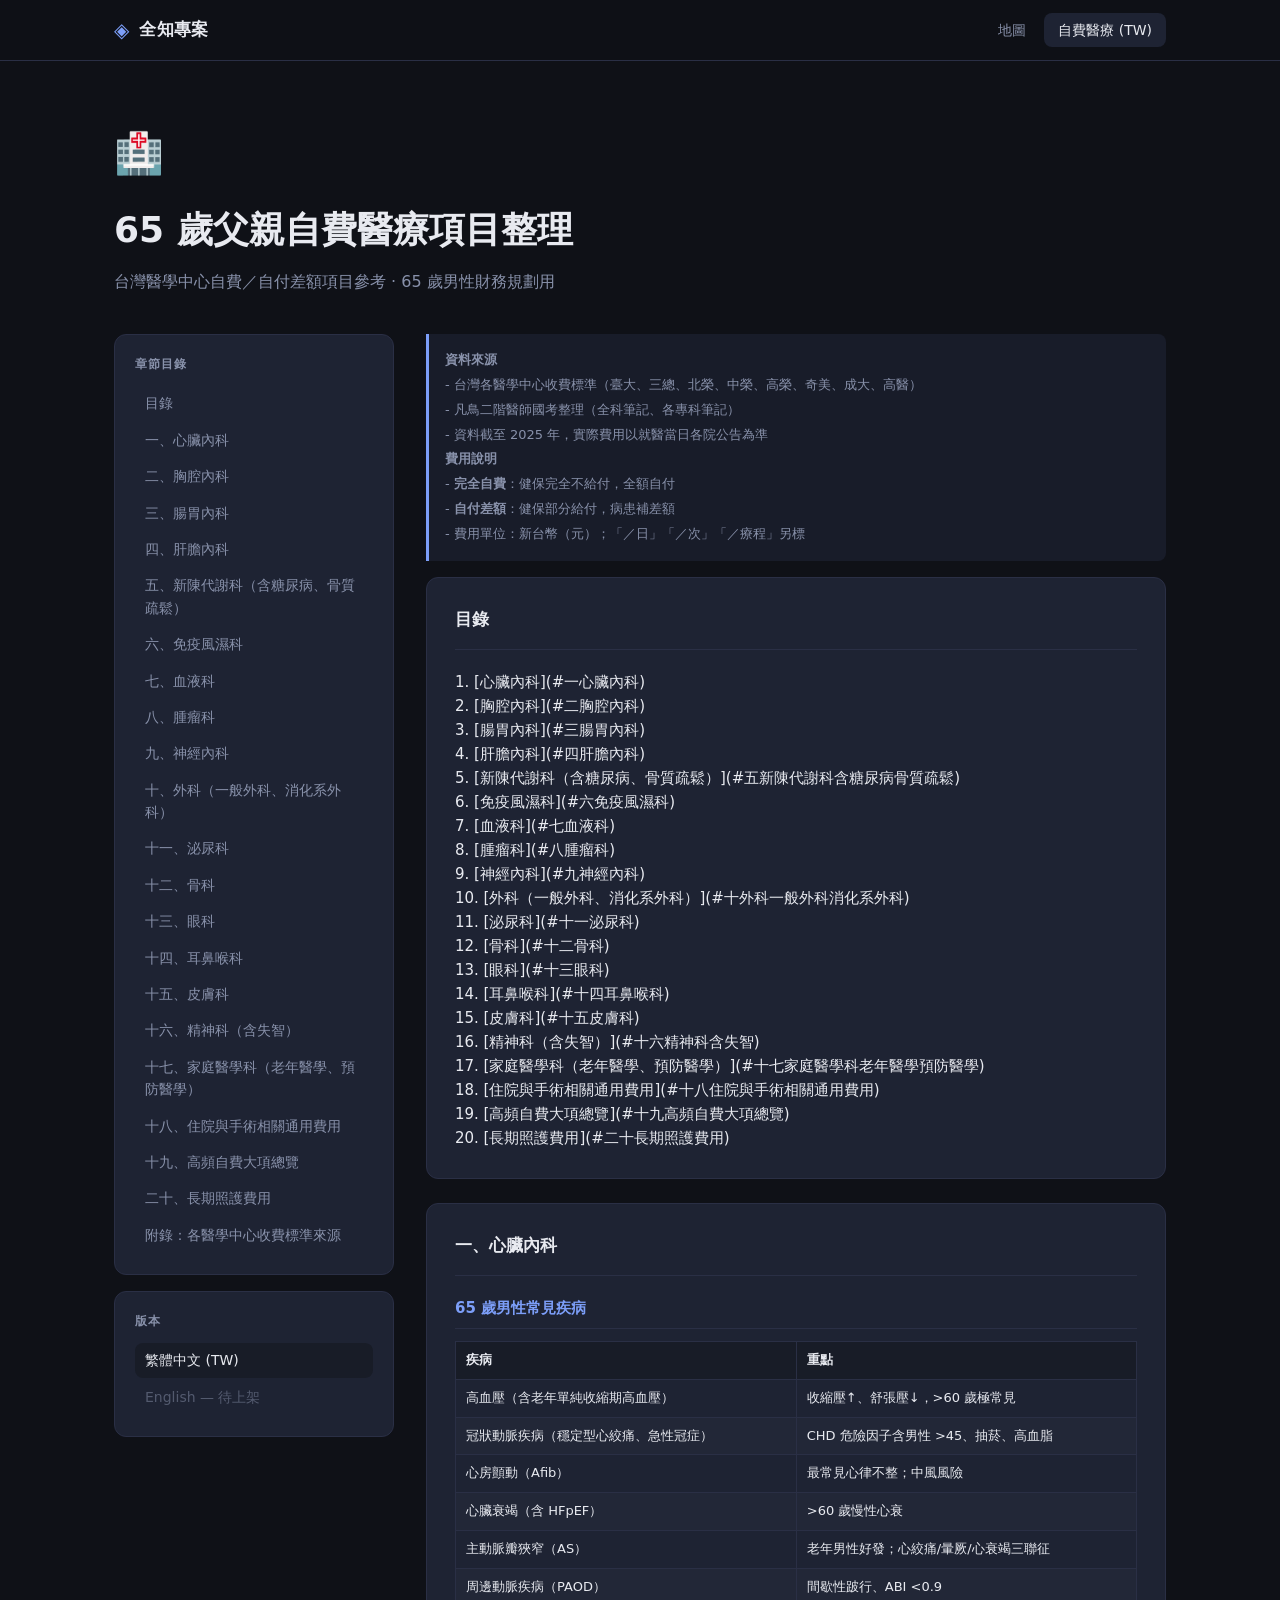
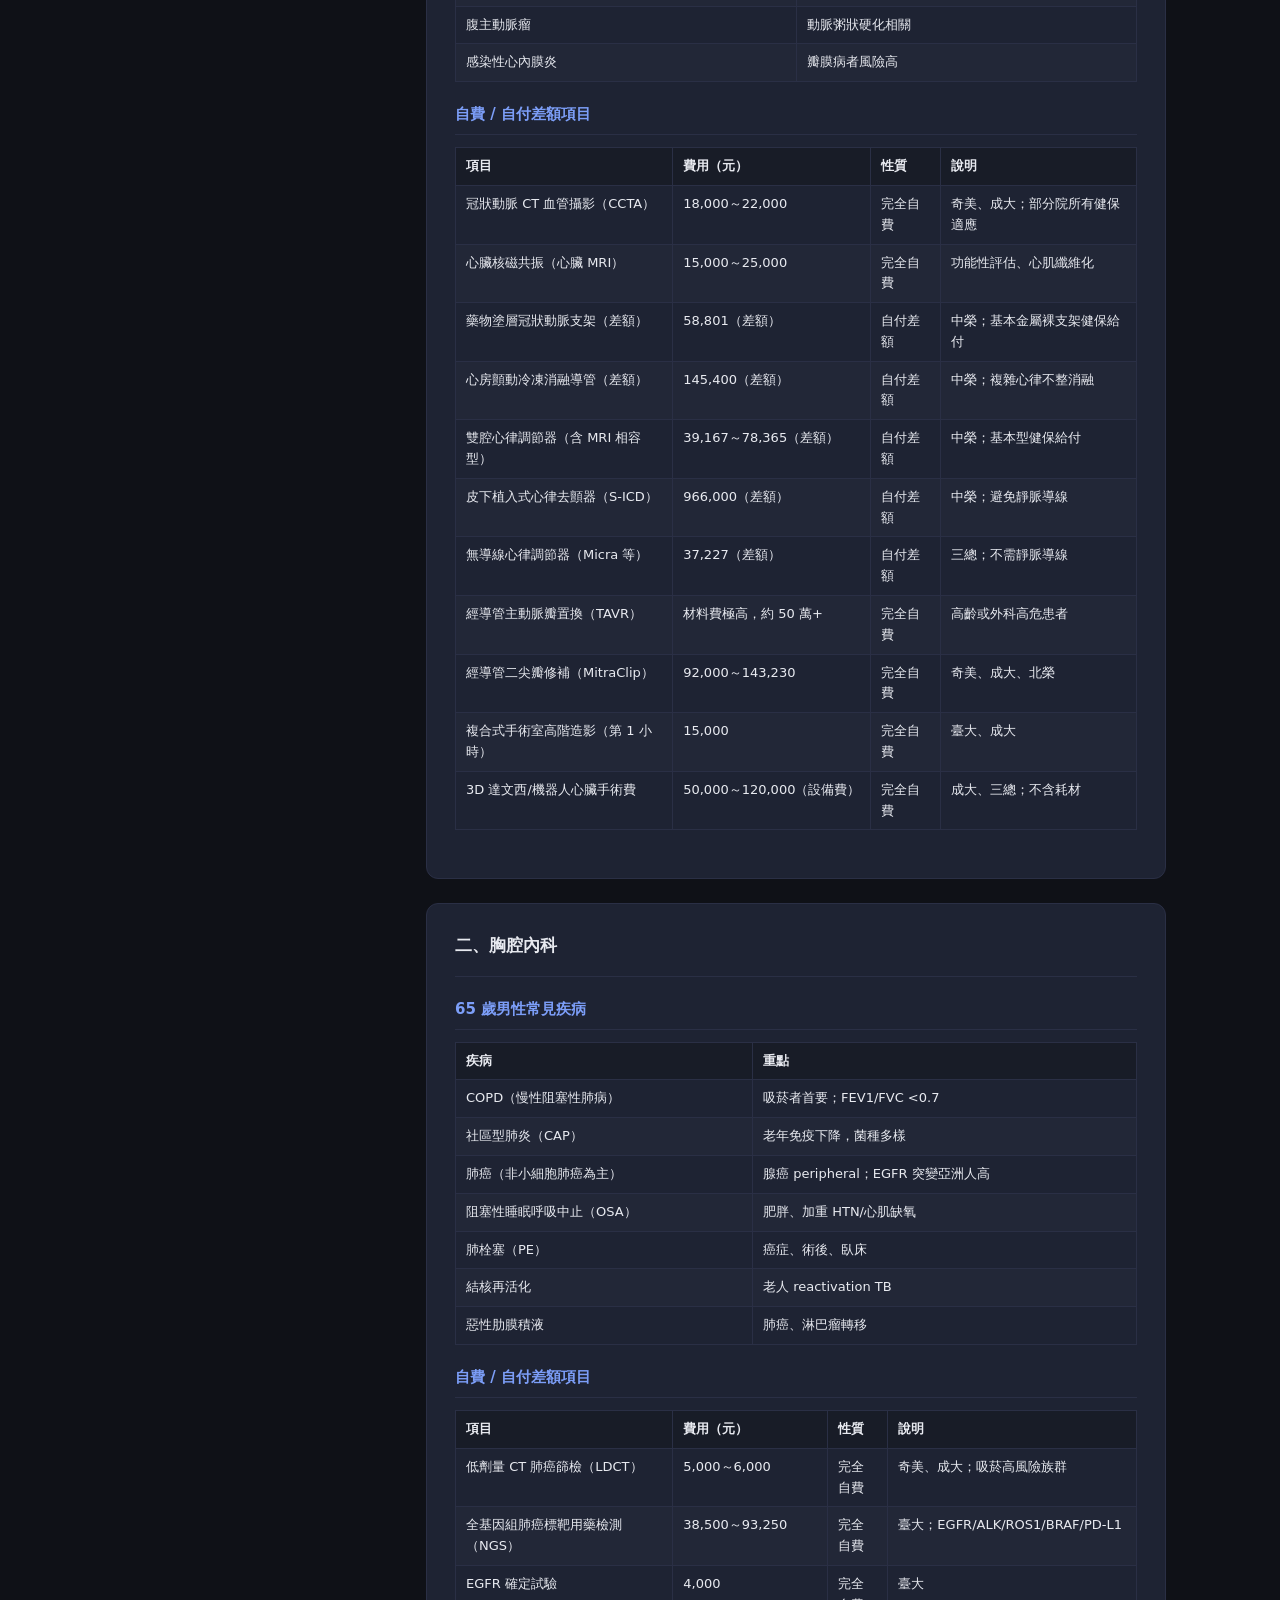
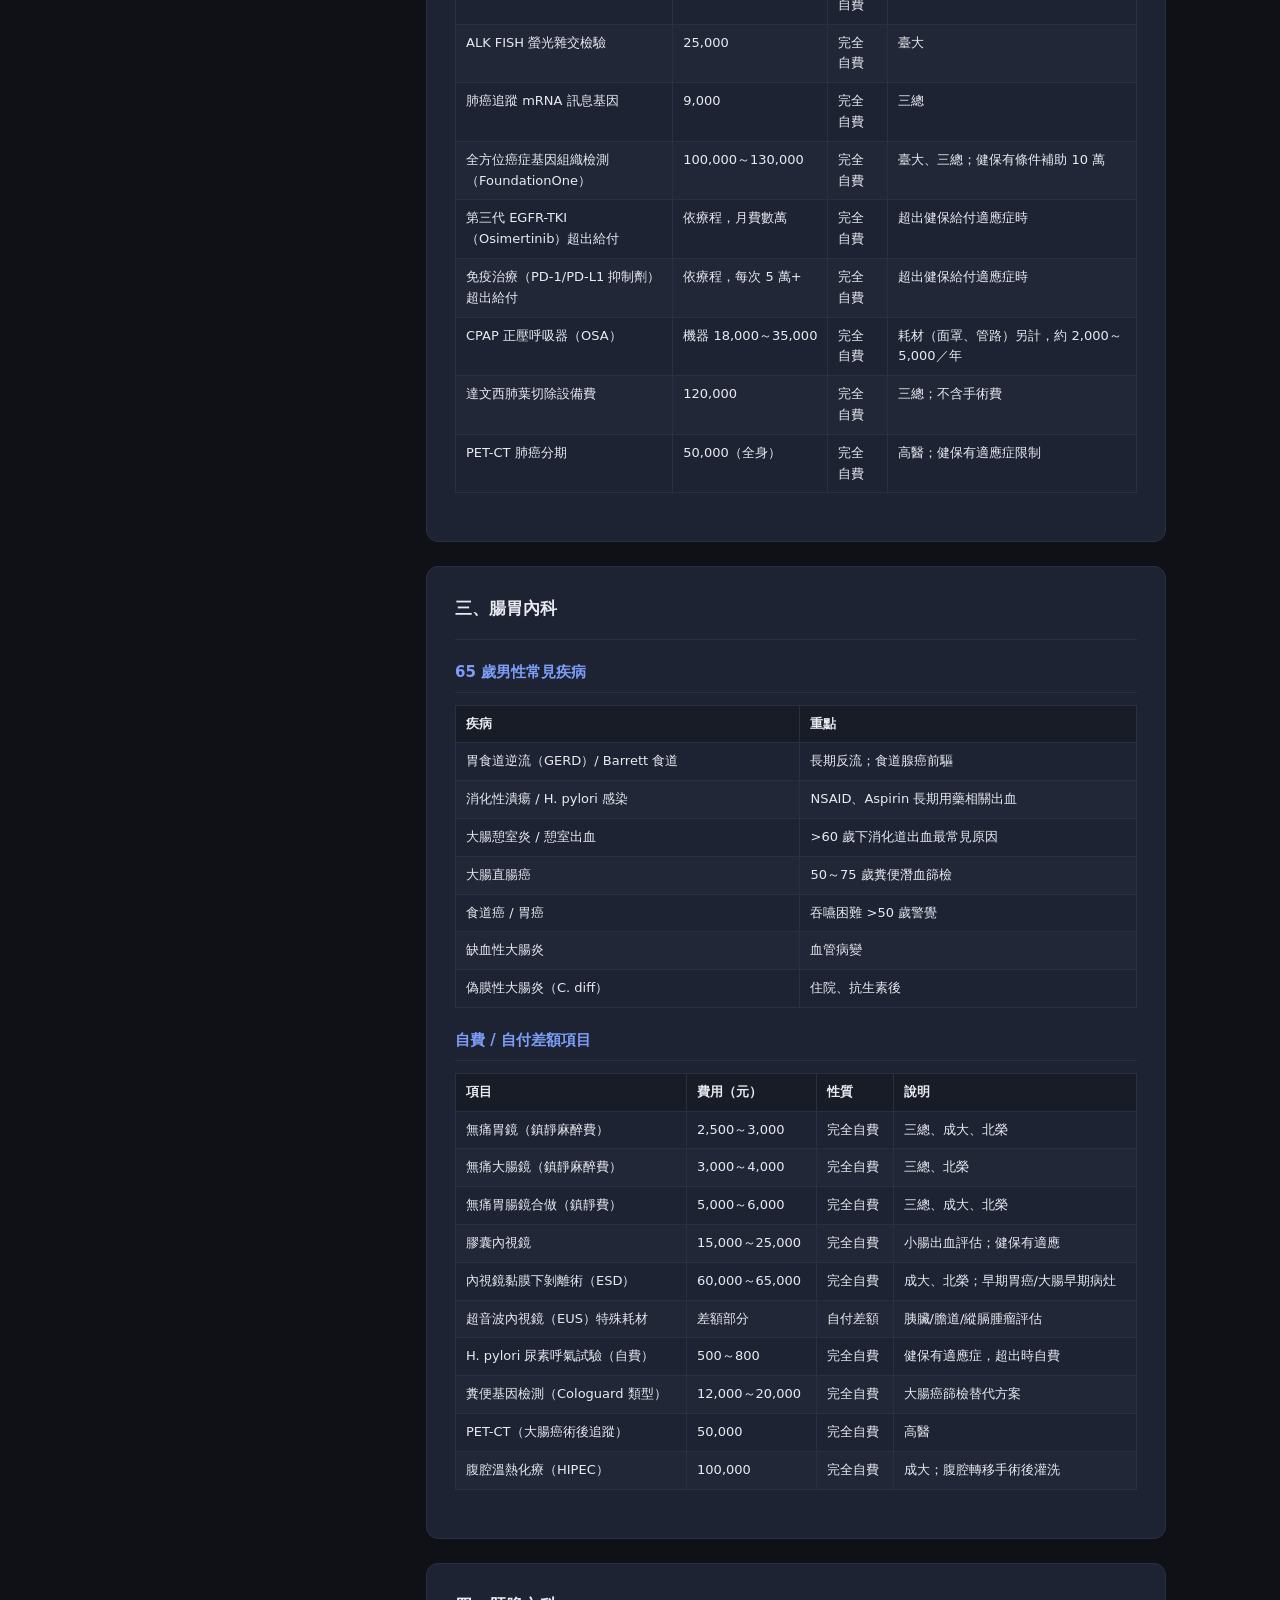
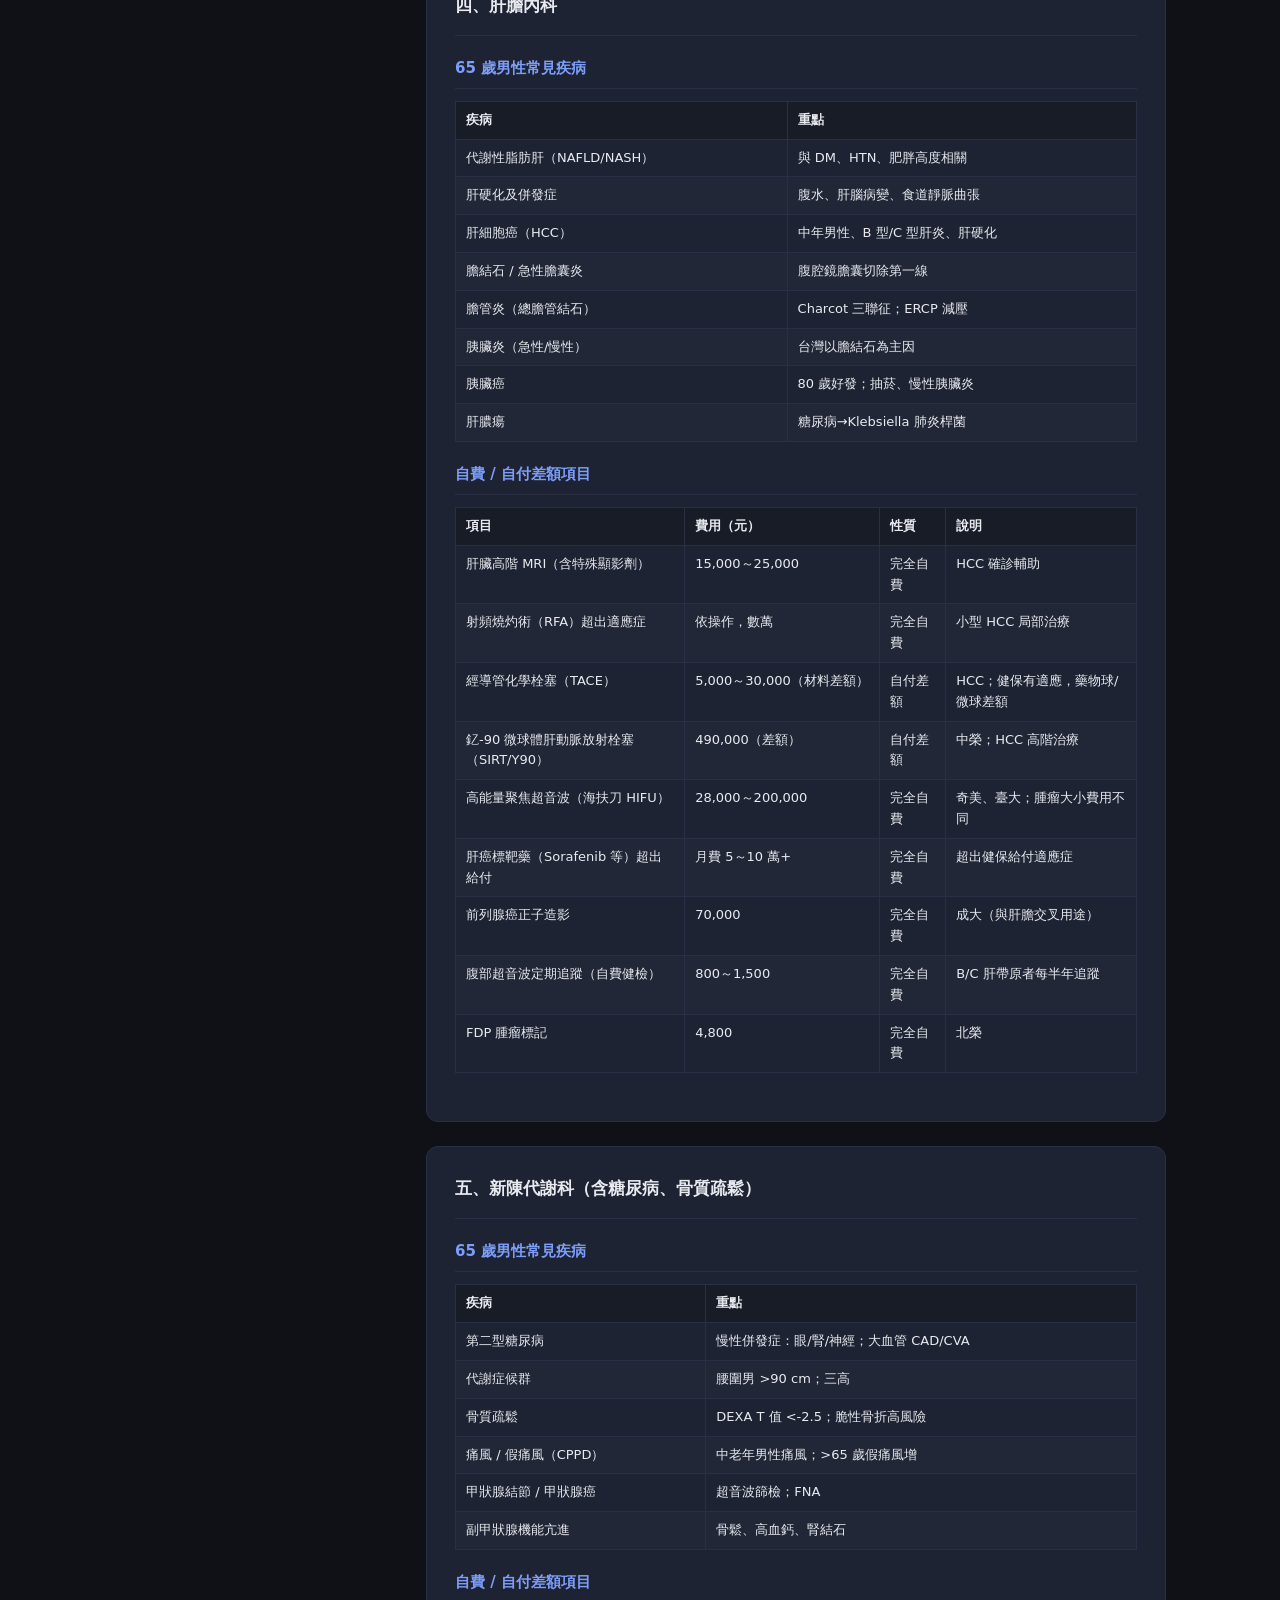
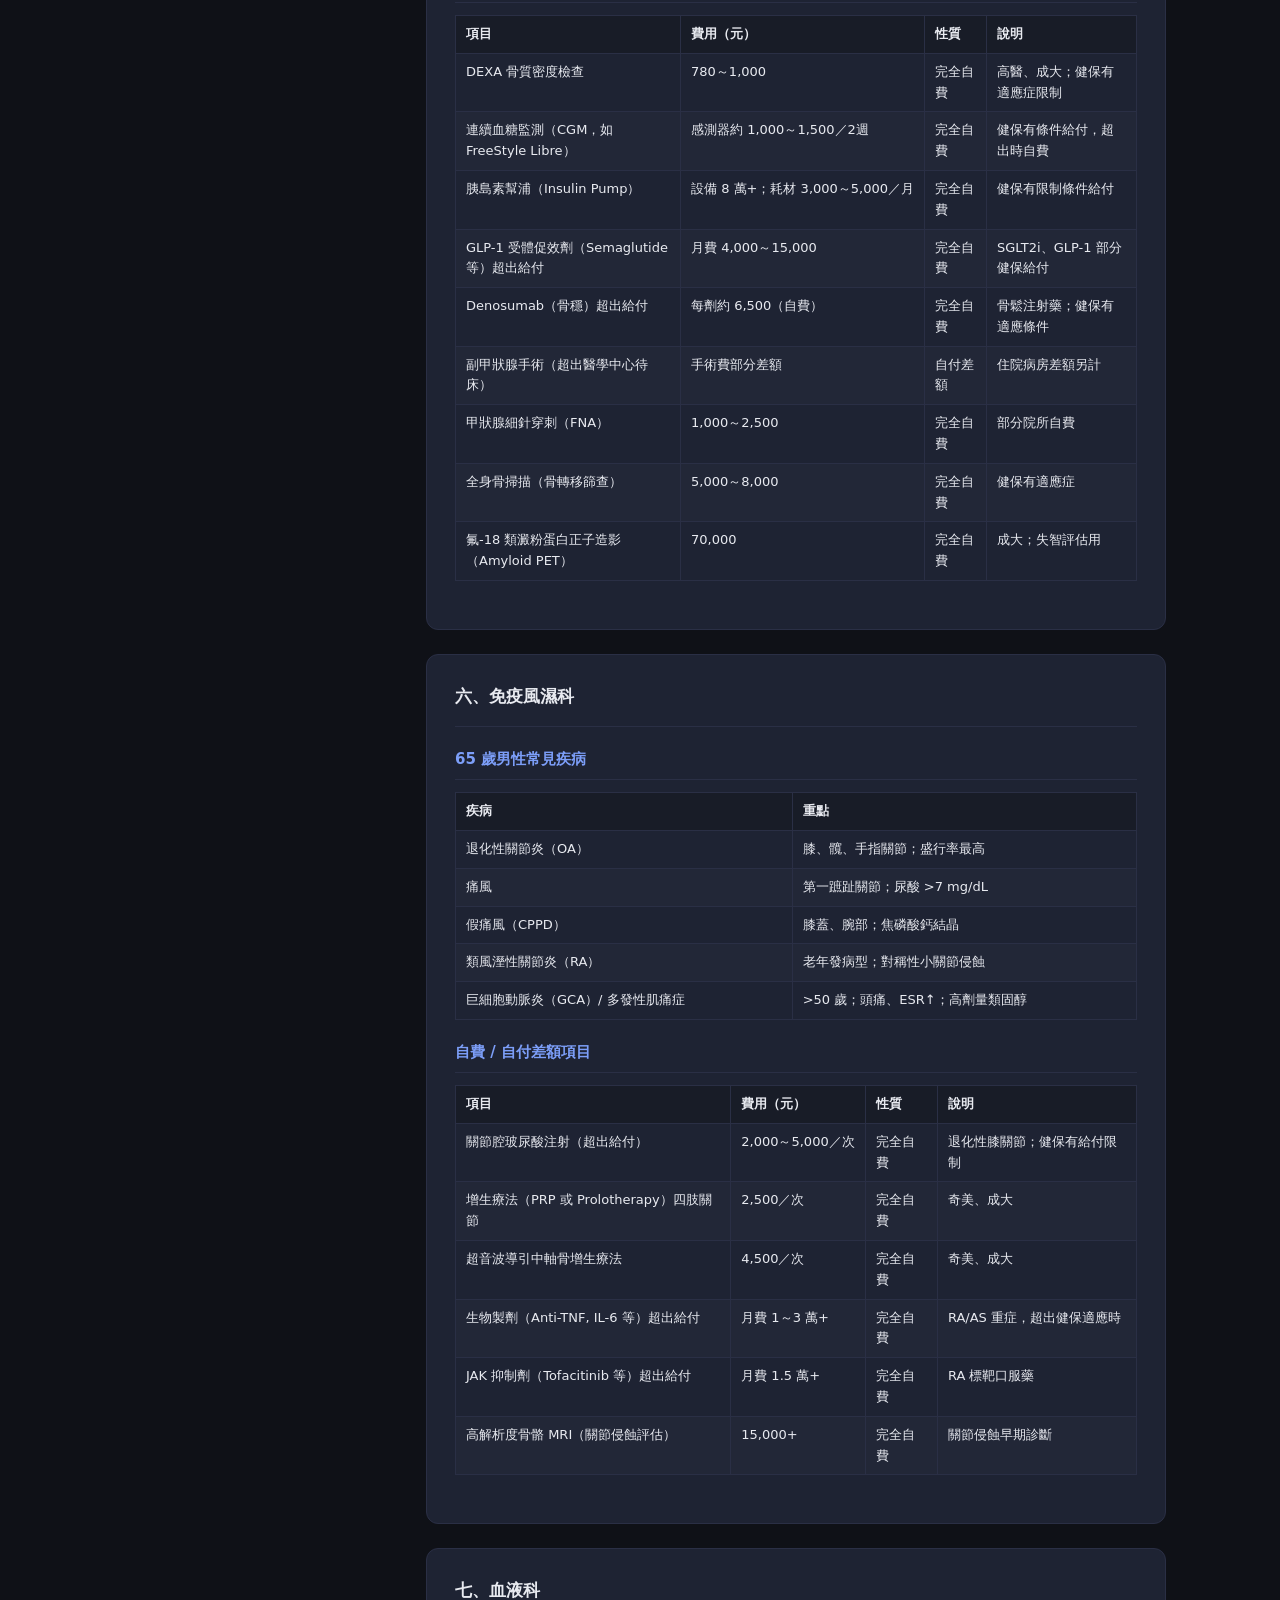
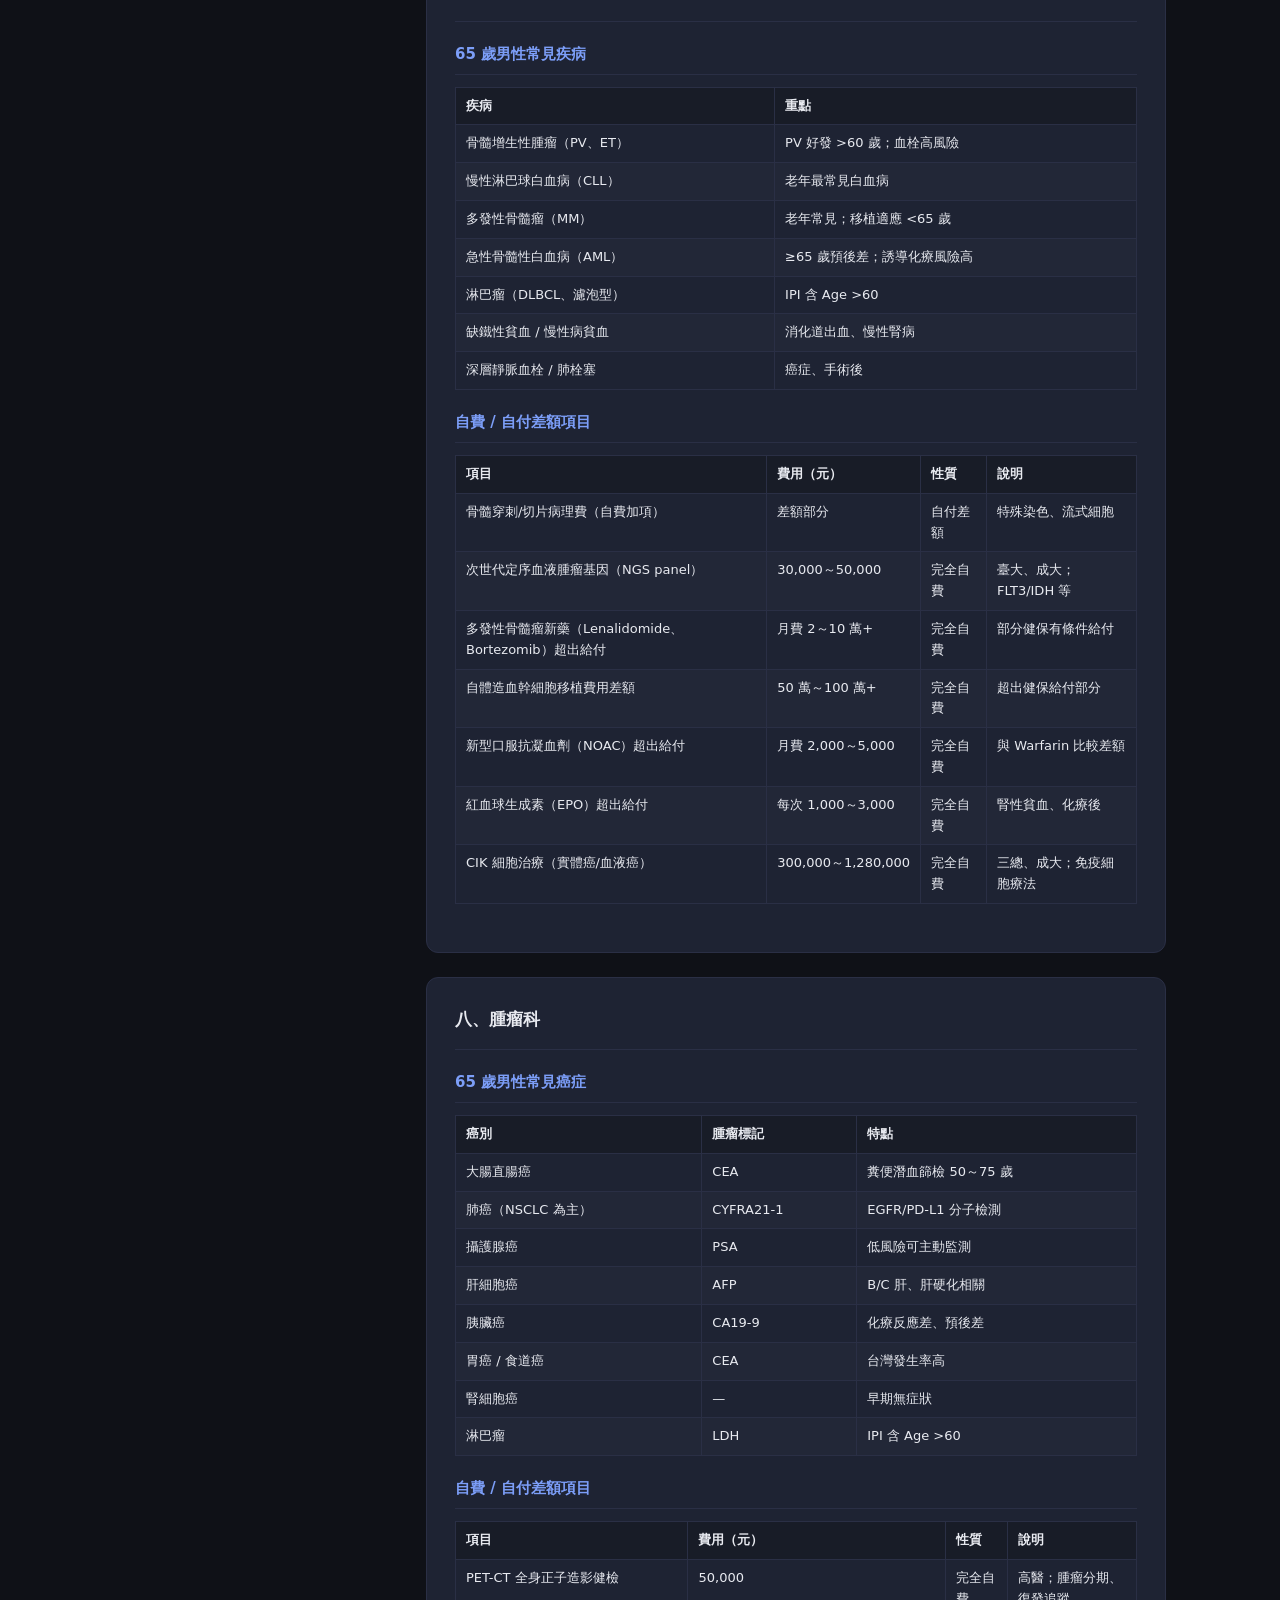
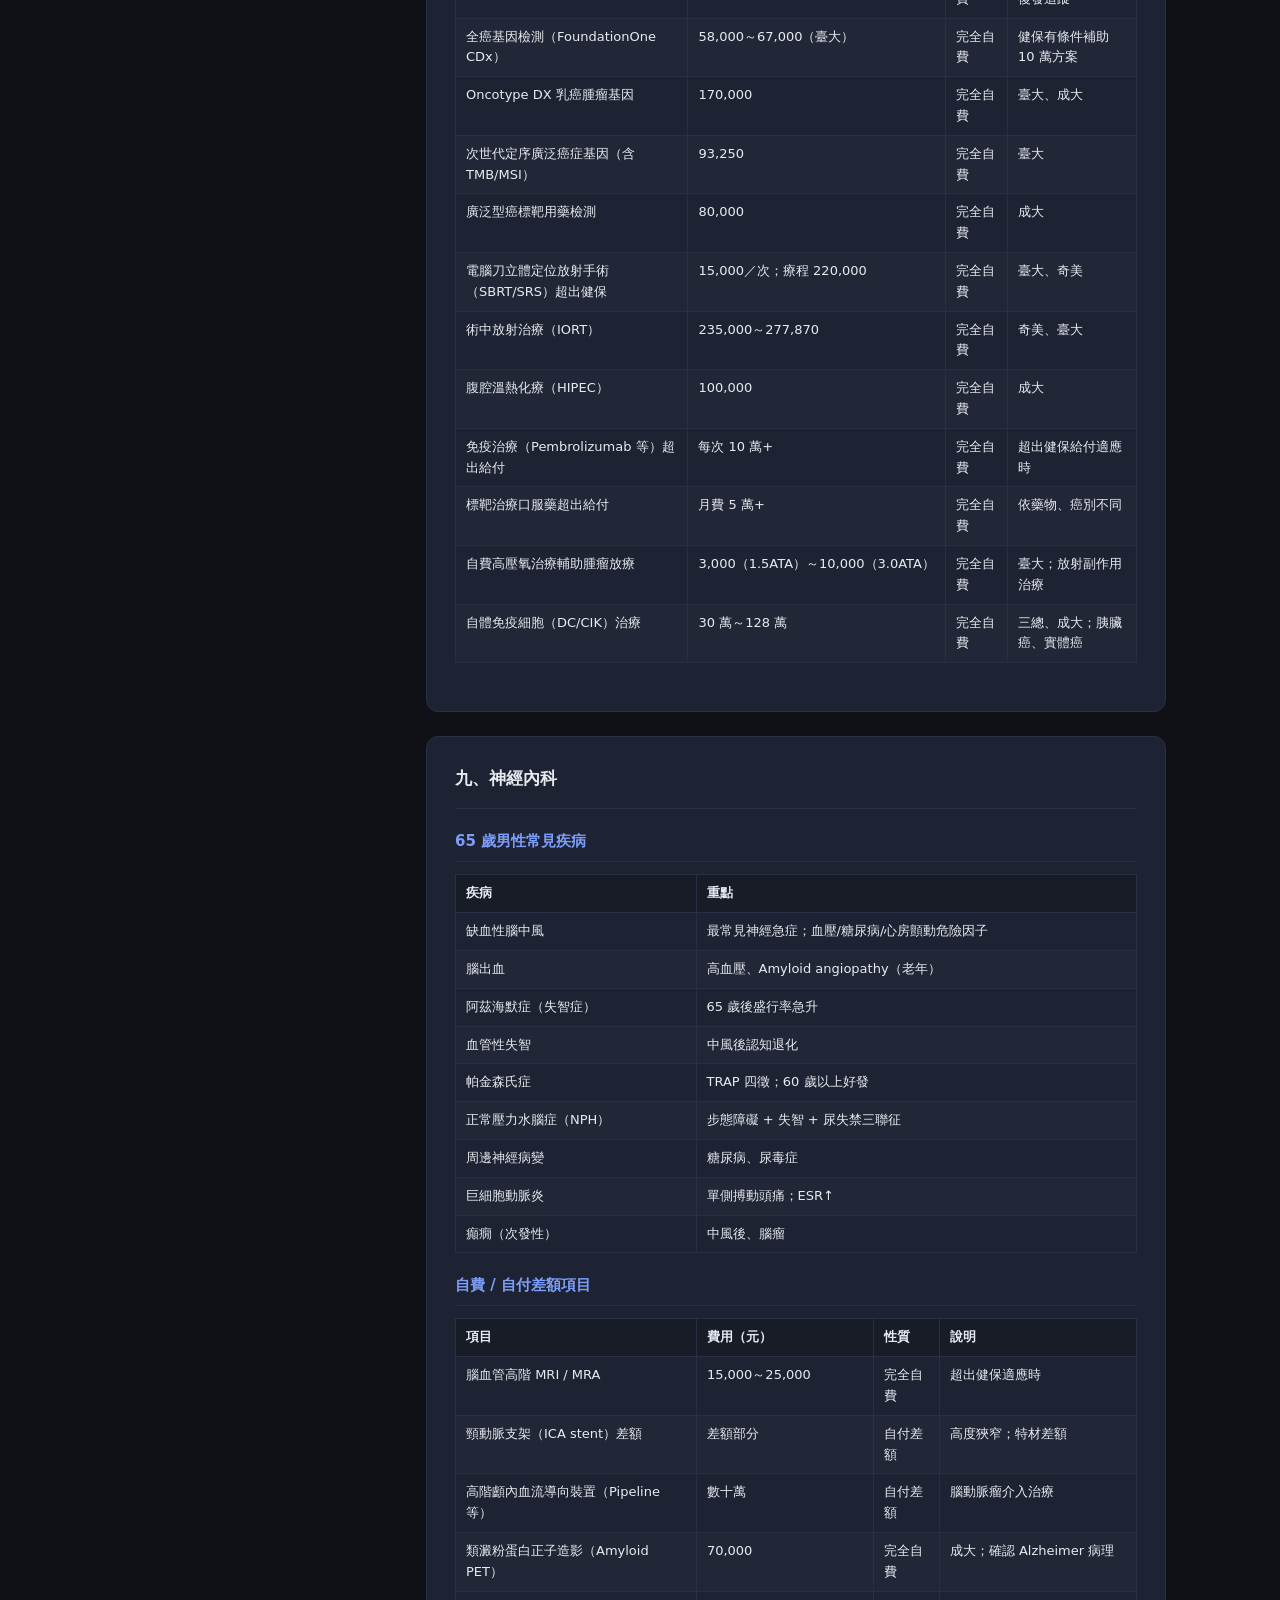
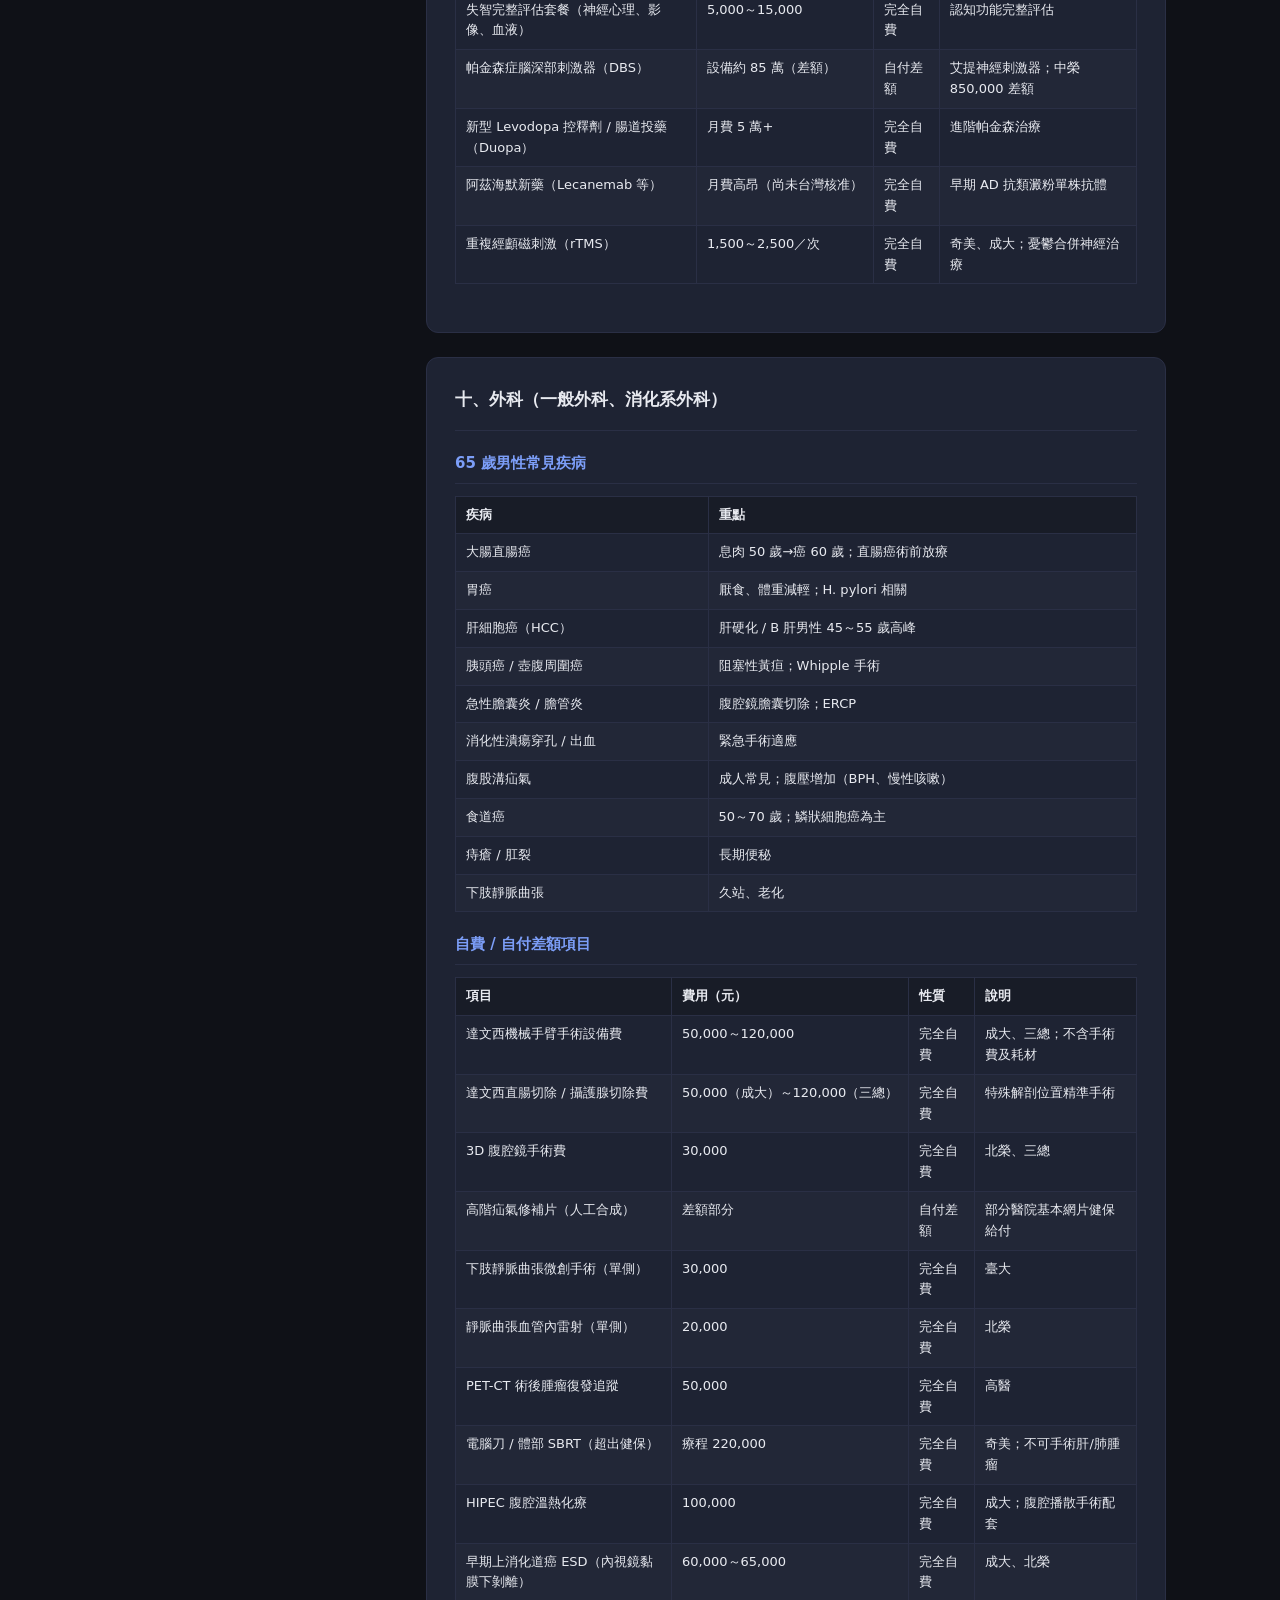
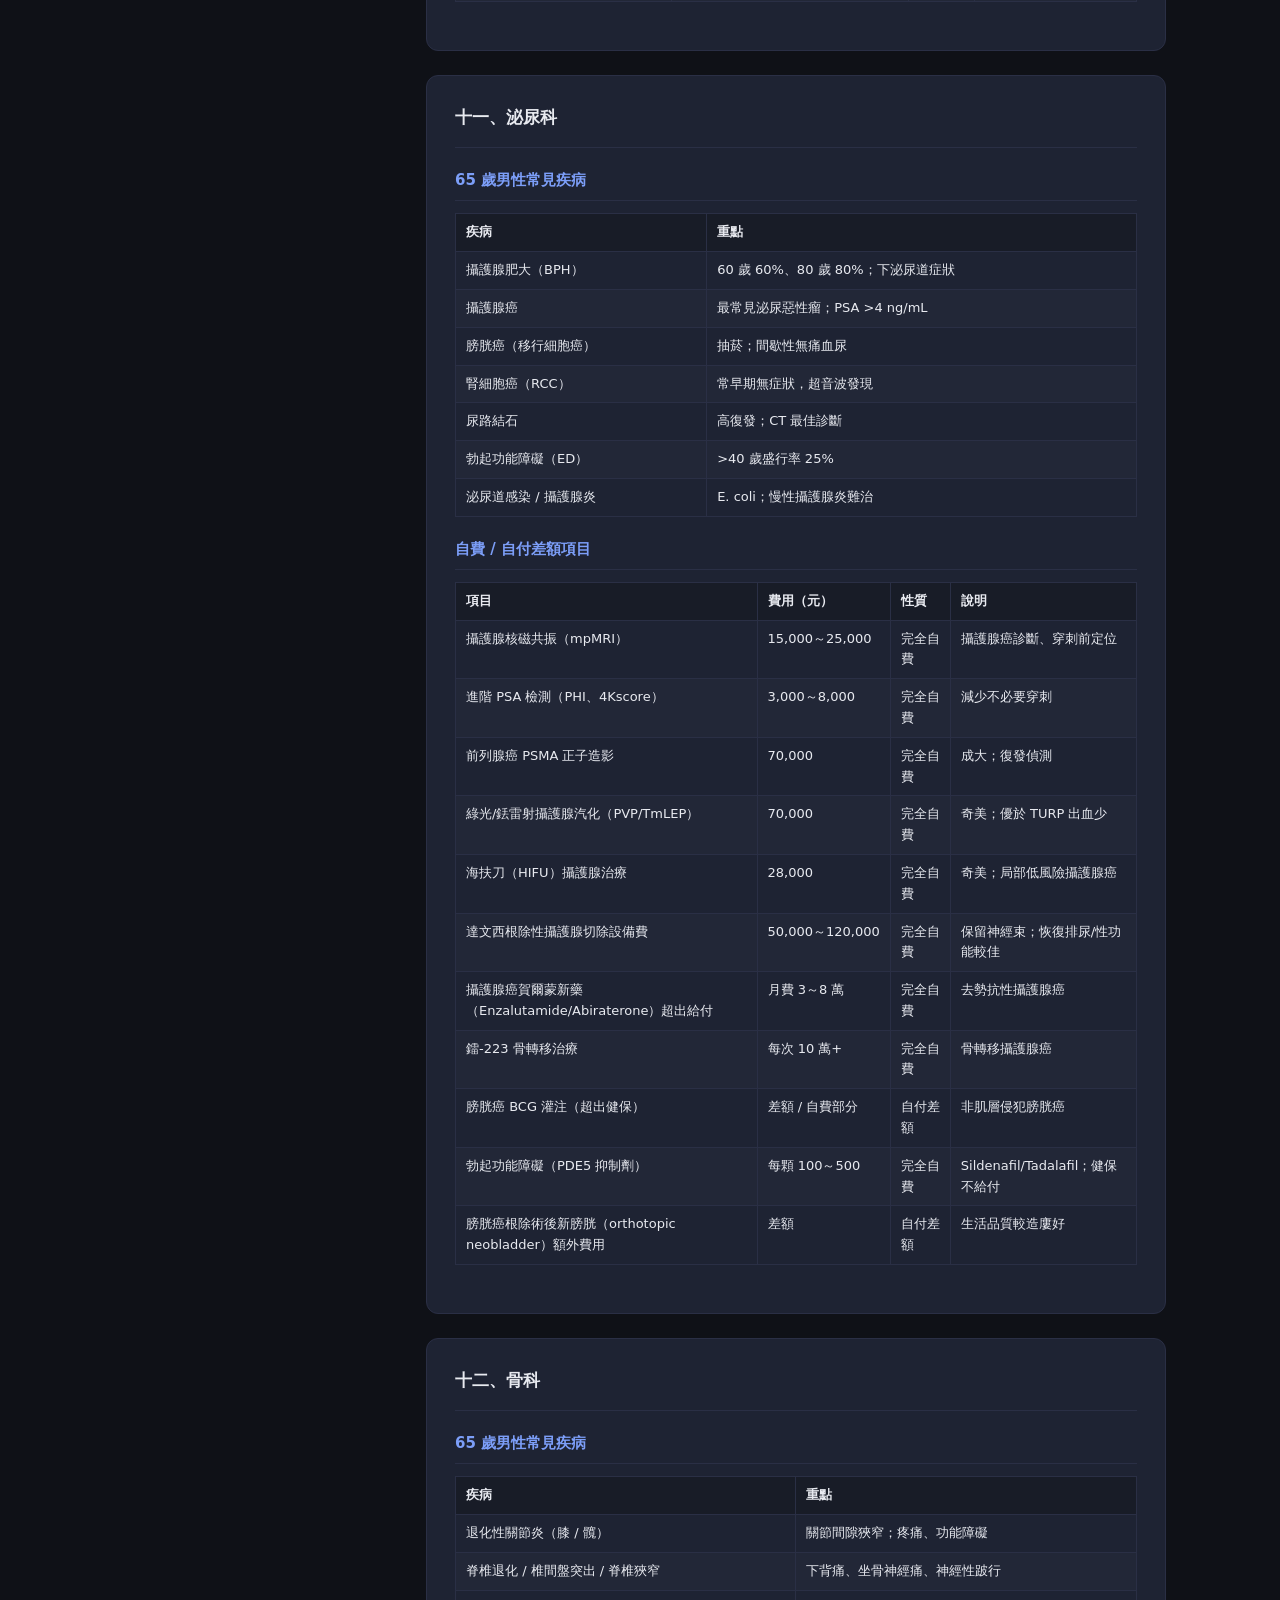
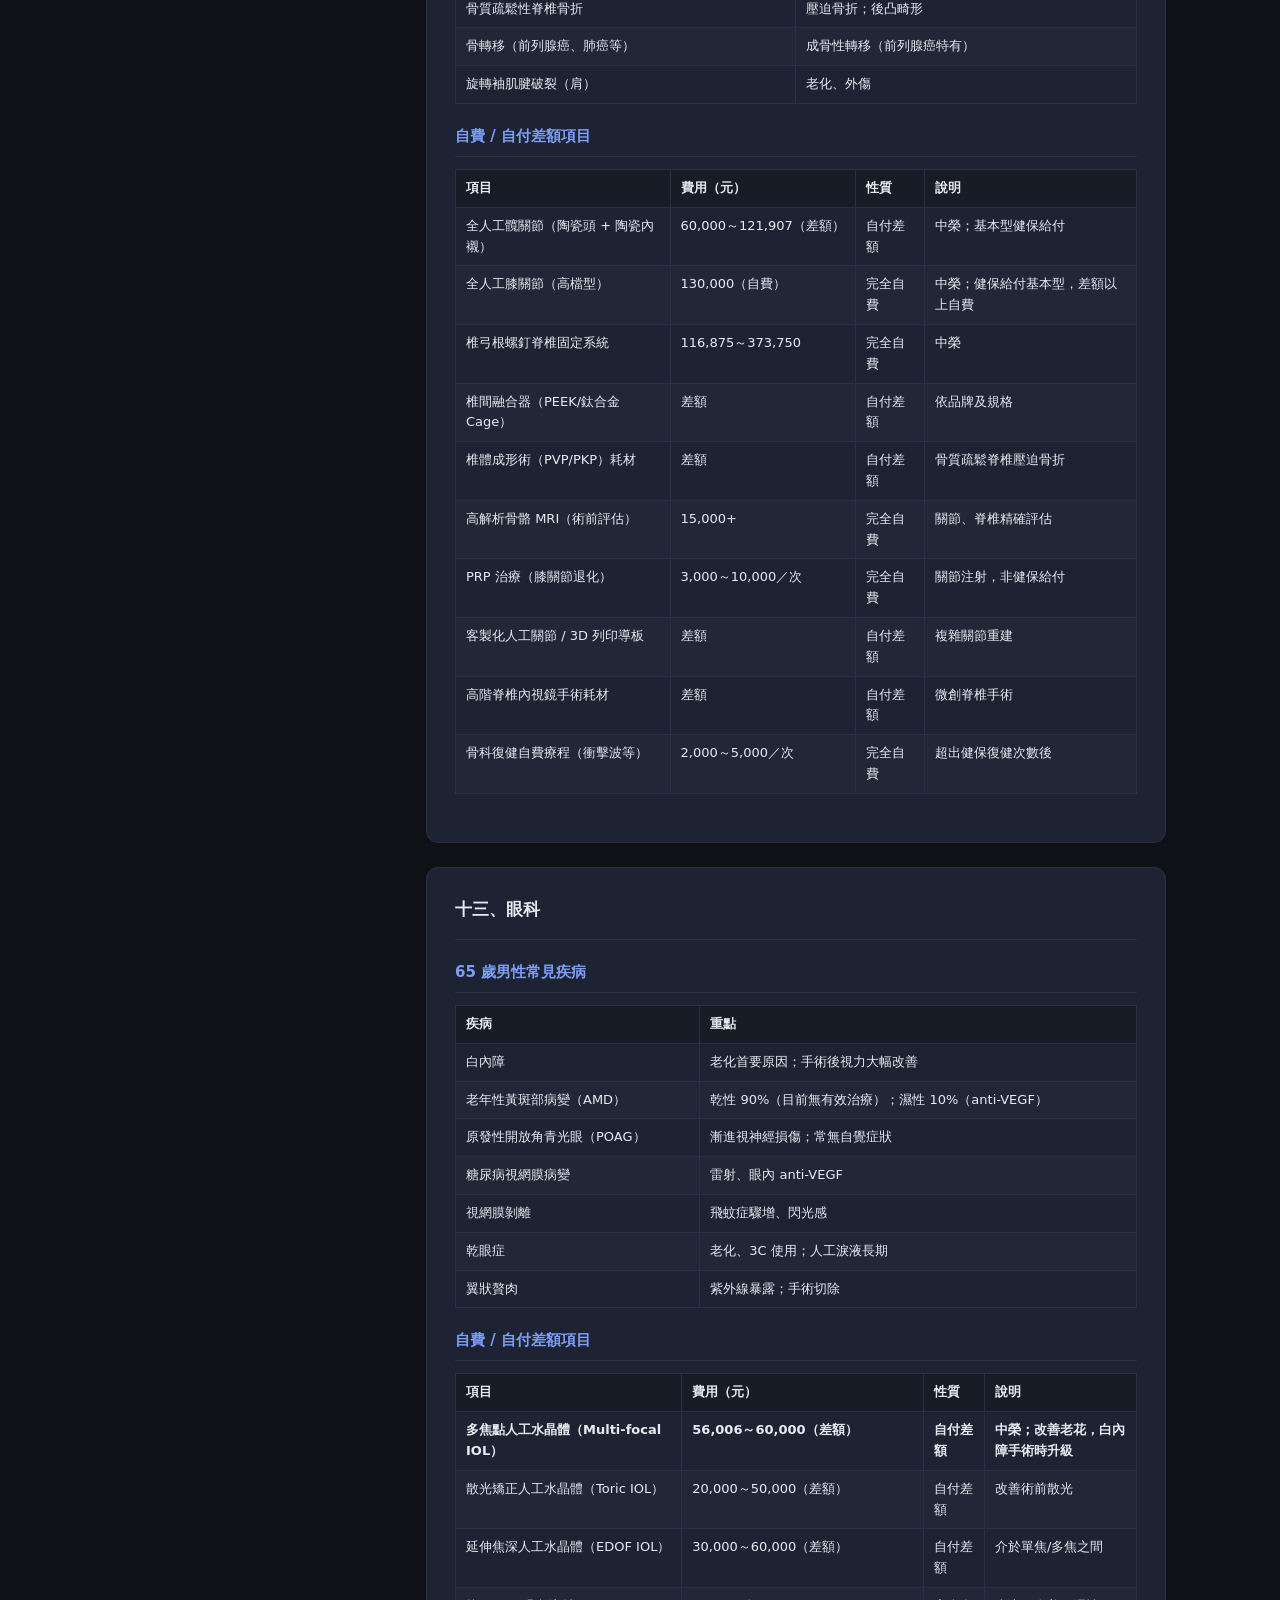
==== domains/Self-Paid Medical Tx_TW/index.html @ 1d5f14c4 "add: Self-Paid Medical Tx_TW 自費醫療參考頁面 Co-authored-by: Cursor <cursoragent@cursor.com>" ====
<!DOCTYPE html>
<html lang="zh-Hant">
<head>
  <meta charset="UTF-8" />
  <meta name="viewport" content="width=device-width, initial-scale=1.0" />
  <title>65 歲父親自費醫療項目整理 · 全知專案</title>
  <link rel="stylesheet" href="../../css/style.css" />
  <style>
    .sub-title {
      font-size: 15px; font-weight: 600; color: var(--accent);
      margin: 20px 0 12px; padding-bottom: 8px;
      border-bottom: 1px solid var(--border);
    }
    .note {
      background: rgba(124, 158, 248, 0.08);
      border-left: 3px solid var(--accent);
      padding: 12px 16px; margin-bottom: 16px;
      border-radius: 0 var(--radius-sm) var(--radius-sm) 0;
      font-size: 13px; color: var(--text-muted);
    }
    .note p { margin: 4px 0; }
    .table-wrap { overflow-x: auto; margin: 12px 0 20px; }
    .med-table {
      width: 100%; border-collapse: collapse; font-size: 13px;
    }
    .med-table th, .med-table td {
      border: 1px solid var(--border); padding: 8px 10px;
      text-align: left; vertical-align: top;
    }
    .med-table th {
      background: var(--bg-surface); font-weight: 600;
      white-space: nowrap; color: var(--text);
    }
    .med-table tr:nth-child(even) td { background: rgba(255,255,255,0.02); }
    .med-table td:nth-child(2) { white-space: nowrap; font-variant-numeric: tabular-nums; }
    .page-footer-note {
      font-size: 12px; color: var(--text-dim); margin-top: 24px;
      padding-top: 16px; border-top: 1px solid var(--border);
    }
  </style>
</head>
<body>

  <header class="site-header">
    <div class="header-inner">
      <div class="logo">
        <a href="../../index.html" style="display:flex;align-items:center;gap:10px;color:inherit;text-decoration:none;">
          <span class="logo-icon">◈</span>
          <span class="logo-text">全知專案</span>
        </a>
      </div>
      <nav class="site-nav">
        <a href="../../index.html" class="nav-link">地圖</a>
        <a href="index.html" class="nav-link active">自費醫療 (TW)</a>
      </nav>
    </div>
  </header>

  <main>
    <div class="domain-page-header">
      <span class="domain-page-icon">🏥</span>
      <h1 class="domain-page-title">65 歲父親自費醫療項目整理</h1>
      <p class="domain-page-desc">台灣醫學中心自費／自付差額項目參考 · 65 歲男性財務規劃用</p>
    </div>

    <div class="domain-content">
      <aside class="domain-sidebar">
        <div class="sidebar-section">
          <div class="sidebar-title">章節目錄</div>
          <a href="#目錄" class="sidebar-link">目錄</a>
<a href="#心臟內科" class="sidebar-link">一、心臟內科</a>
<a href="#胸腔內科" class="sidebar-link">二、胸腔內科</a>
<a href="#腸胃內科" class="sidebar-link">三、腸胃內科</a>
<a href="#肝膽內科" class="sidebar-link">四、肝膽內科</a>
<a href="#新陳代謝科含糖尿病骨質疏鬆" class="sidebar-link">五、新陳代謝科（含糖尿病、骨質疏鬆）</a>
<a href="#免疫風濕科" class="sidebar-link">六、免疫風濕科</a>
<a href="#血液科" class="sidebar-link">七、血液科</a>
<a href="#腫瘤科" class="sidebar-link">八、腫瘤科</a>
<a href="#神經內科" class="sidebar-link">九、神經內科</a>
<a href="#外科一般外科消化系外科" class="sidebar-link">十、外科（一般外科、消化系外科）</a>
<a href="#泌尿科" class="sidebar-link">十一、泌尿科</a>
<a href="#骨科" class="sidebar-link">十二、骨科</a>
<a href="#眼科" class="sidebar-link">十三、眼科</a>
<a href="#耳鼻喉科" class="sidebar-link">十四、耳鼻喉科</a>
<a href="#皮膚科" class="sidebar-link">十五、皮膚科</a>
<a href="#精神科含失智" class="sidebar-link">十六、精神科（含失智）</a>
<a href="#家庭醫學科老年醫學預防醫學" class="sidebar-link">十七、家庭醫學科（老年醫學、預防醫學）</a>
<a href="#住院與手術相關通用費用" class="sidebar-link">十八、住院與手術相關通用費用</a>
<a href="#高頻自費大項總覽" class="sidebar-link">十九、高頻自費大項總覽</a>
<a href="#長期照護費用" class="sidebar-link">二十、長期照護費用</a>
<a href="#附錄-各醫學中心收費標準來源" class="sidebar-link">附錄：各醫學中心收費標準來源</a>
        </div>
        <div class="sidebar-section">
          <div class="sidebar-title">版本</div>
          <a href="index.html" class="sidebar-link active">繁體中文 (TW)</a>
          <span class="sidebar-link" style="opacity:.5">English — 待上架</span>
        </div>
      </aside>

      <div class="domain-main-content">
        <blockquote class="note">
<p><strong>資料來源</strong></p>
<p>- 台灣各醫學中心收費標準（臺大、三總、北榮、中榮、高榮、奇美、成大、高醫）</p>
<p>- 凡鳥二階醫師國考整理（全科筆記、各專科筆記）</p>
<p>- 資料截至 2025 年，實際費用以就醫當日各院公告為準</p>
<p><strong>費用說明</strong></p>
<p>- <strong>完全自費</strong>：健保完全不給付，全額自付</p>
<p>- <strong>自付差額</strong>：健保部分給付，病患補差額</p>
<p>- 費用單位：新台幣（元）；「／日」「／次」「／療程」另標</p>
</blockquote>
</section>
<section class="map-section" id="目錄">
<h2 class="map-title">目錄</h2>
<p>1. [心臟內科](#一心臟內科)</p>
<p>2. [胸腔內科](#二胸腔內科)</p>
<p>3. [腸胃內科](#三腸胃內科)</p>
<p>4. [肝膽內科](#四肝膽內科)</p>
<p>5. [新陳代謝科（含糖尿病、骨質疏鬆）](#五新陳代謝科含糖尿病骨質疏鬆)</p>
<p>6. [免疫風濕科](#六免疫風濕科)</p>
<p>7. [血液科](#七血液科)</p>
<p>8. [腫瘤科](#八腫瘤科)</p>
<p>9. [神經內科](#九神經內科)</p>
<p>10. [外科（一般外科、消化系外科）](#十外科一般外科消化系外科)</p>
<p>11. [泌尿科](#十一泌尿科)</p>
<p>12. [骨科](#十二骨科)</p>
<p>13. [眼科](#十三眼科)</p>
<p>14. [耳鼻喉科](#十四耳鼻喉科)</p>
<p>15. [皮膚科](#十五皮膚科)</p>
<p>16. [精神科（含失智）](#十六精神科含失智)</p>
<p>17. [家庭醫學科（老年醫學、預防醫學）](#十七家庭醫學科老年醫學預防醫學)</p>
<p>18. [住院與手術相關通用費用](#十八住院與手術相關通用費用)</p>
<p>19. [高頻自費大項總覽](#十九高頻自費大項總覽)</p>
<p>20. [長期照護費用](#二十長期照護費用)</p>
</section>
<section class="map-section" id="心臟內科">
<h2 class="map-title">一、心臟內科</h2>
<h3 class="sub-title">65 歲男性常見疾病</h3>
<div class="table-wrap"><table class="med-table"><thead><tr><th>疾病</th><th>重點</th></tr></thead><tbody><tr><td>高血壓（含老年單純收縮期高血壓）</td><td>收縮壓↑、舒張壓↓，&gt;60 歲極常見</td></tr><tr><td>冠狀動脈疾病（穩定型心絞痛、急性冠症）</td><td>CHD 危險因子含男性 &gt;45、抽菸、高血脂</td></tr><tr><td>心房顫動（Afib）</td><td>最常見心律不整；中風風險</td></tr><tr><td>心臟衰竭（含 HFpEF）</td><td>&gt;60 歲慢性心衰</td></tr><tr><td>主動脈瓣狹窄（AS）</td><td>老年男性好發；心絞痛/暈厥/心衰竭三聯征</td></tr><tr><td>周邊動脈疾病（PAOD）</td><td>間歇性跛行、ABI &lt;0.9</td></tr><tr><td>腹主動脈瘤</td><td>動脈粥狀硬化相關</td></tr><tr><td>感染性心內膜炎</td><td>瓣膜病者風險高</td></tr></tbody></table></div>
<h3 class="sub-title">自費 / 自付差額項目</h3>
<div class="table-wrap"><table class="med-table"><thead><tr><th>項目</th><th>費用（元）</th><th>性質</th><th>說明</th></tr></thead><tbody><tr><td>冠狀動脈 CT 血管攝影（CCTA）</td><td>18,000～22,000</td><td>完全自費</td><td>奇美、成大；部分院所有健保適應</td></tr><tr><td>心臟核磁共振（心臟 MRI）</td><td>15,000～25,000</td><td>完全自費</td><td>功能性評估、心肌纖維化</td></tr><tr><td>藥物塗層冠狀動脈支架（差額）</td><td>58,801（差額）</td><td>自付差額</td><td>中榮；基本金屬裸支架健保給付</td></tr><tr><td>心房顫動冷凍消融導管（差額）</td><td>145,400（差額）</td><td>自付差額</td><td>中榮；複雜心律不整消融</td></tr><tr><td>雙腔心律調節器（含 MRI 相容型）</td><td>39,167～78,365（差額）</td><td>自付差額</td><td>中榮；基本型健保給付</td></tr><tr><td>皮下植入式心律去顫器（S-ICD）</td><td>966,000（差額）</td><td>自付差額</td><td>中榮；避免靜脈導線</td></tr><tr><td>無導線心律調節器（Micra 等）</td><td>37,227（差額）</td><td>自付差額</td><td>三總；不需靜脈導線</td></tr><tr><td>經導管主動脈瓣置換（TAVR）</td><td>材料費極高，約 50 萬+</td><td>完全自費</td><td>高齡或外科高危患者</td></tr><tr><td>經導管二尖瓣修補（MitraClip）</td><td>92,000～143,230</td><td>完全自費</td><td>奇美、成大、北榮</td></tr><tr><td>複合式手術室高階造影（第 1 小時）</td><td>15,000</td><td>完全自費</td><td>臺大、成大</td></tr><tr><td>3D 達文西/機器人心臟手術費</td><td>50,000～120,000（設備費）</td><td>完全自費</td><td>成大、三總；不含耗材</td></tr></tbody></table></div>
</section>
<section class="map-section" id="胸腔內科">
<h2 class="map-title">二、胸腔內科</h2>
<h3 class="sub-title">65 歲男性常見疾病</h3>
<div class="table-wrap"><table class="med-table"><thead><tr><th>疾病</th><th>重點</th></tr></thead><tbody><tr><td>COPD（慢性阻塞性肺病）</td><td>吸菸者首要；FEV1/FVC &lt;0.7</td></tr><tr><td>社區型肺炎（CAP）</td><td>老年免疫下降，菌種多樣</td></tr><tr><td>肺癌（非小細胞肺癌為主）</td><td>腺癌 peripheral；EGFR 突變亞洲人高</td></tr><tr><td>阻塞性睡眠呼吸中止（OSA）</td><td>肥胖、加重 HTN/心肌缺氧</td></tr><tr><td>肺栓塞（PE）</td><td>癌症、術後、臥床</td></tr><tr><td>結核再活化</td><td>老人 reactivation TB</td></tr><tr><td>惡性肋膜積液</td><td>肺癌、淋巴瘤轉移</td></tr></tbody></table></div>
<h3 class="sub-title">自費 / 自付差額項目</h3>
<div class="table-wrap"><table class="med-table"><thead><tr><th>項目</th><th>費用（元）</th><th>性質</th><th>說明</th></tr></thead><tbody><tr><td>低劑量 CT 肺癌篩檢（LDCT）</td><td>5,000～6,000</td><td>完全自費</td><td>奇美、成大；吸菸高風險族群</td></tr><tr><td>全基因組肺癌標靶用藥檢測（NGS）</td><td>38,500～93,250</td><td>完全自費</td><td>臺大；EGFR/ALK/ROS1/BRAF/PD-L1</td></tr><tr><td>EGFR 確定試驗</td><td>4,000</td><td>完全自費</td><td>臺大</td></tr><tr><td>ALK FISH 螢光雜交檢驗</td><td>25,000</td><td>完全自費</td><td>臺大</td></tr><tr><td>肺癌追蹤 mRNA 訊息基因</td><td>9,000</td><td>完全自費</td><td>三總</td></tr><tr><td>全方位癌症基因組織檢測（FoundationOne）</td><td>100,000～130,000</td><td>完全自費</td><td>臺大、三總；健保有條件補助 10 萬</td></tr><tr><td>第三代 EGFR-TKI（Osimertinib）超出給付</td><td>依療程，月費數萬</td><td>完全自費</td><td>超出健保給付適應症時</td></tr><tr><td>免疫治療（PD-1/PD-L1 抑制劑）超出給付</td><td>依療程，每次 5 萬+</td><td>完全自費</td><td>超出健保給付適應症時</td></tr><tr><td>CPAP 正壓呼吸器（OSA）</td><td>機器 18,000～35,000</td><td>完全自費</td><td>耗材（面罩、管路）另計，約 2,000～5,000／年</td></tr><tr><td>達文西肺葉切除設備費</td><td>120,000</td><td>完全自費</td><td>三總；不含手術費</td></tr><tr><td>PET-CT 肺癌分期</td><td>50,000（全身）</td><td>完全自費</td><td>高醫；健保有適應症限制</td></tr></tbody></table></div>
</section>
<section class="map-section" id="腸胃內科">
<h2 class="map-title">三、腸胃內科</h2>
<h3 class="sub-title">65 歲男性常見疾病</h3>
<div class="table-wrap"><table class="med-table"><thead><tr><th>疾病</th><th>重點</th></tr></thead><tbody><tr><td>胃食道逆流（GERD）/ Barrett 食道</td><td>長期反流；食道腺癌前驅</td></tr><tr><td>消化性潰瘍 / H. pylori 感染</td><td>NSAID、Aspirin 長期用藥相關出血</td></tr><tr><td>大腸憩室炎 / 憩室出血</td><td>&gt;60 歲下消化道出血最常見原因</td></tr><tr><td>大腸直腸癌</td><td>50～75 歲糞便潛血篩檢</td></tr><tr><td>食道癌 / 胃癌</td><td>吞嚥困難 &gt;50 歲警覺</td></tr><tr><td>缺血性大腸炎</td><td>血管病變</td></tr><tr><td>偽膜性大腸炎（C. diff）</td><td>住院、抗生素後</td></tr></tbody></table></div>
<h3 class="sub-title">自費 / 自付差額項目</h3>
<div class="table-wrap"><table class="med-table"><thead><tr><th>項目</th><th>費用（元）</th><th>性質</th><th>說明</th></tr></thead><tbody><tr><td>無痛胃鏡（鎮靜麻醉費）</td><td>2,500～3,000</td><td>完全自費</td><td>三總、成大、北榮</td></tr><tr><td>無痛大腸鏡（鎮靜麻醉費）</td><td>3,000～4,000</td><td>完全自費</td><td>三總、北榮</td></tr><tr><td>無痛胃腸鏡合做（鎮靜費）</td><td>5,000～6,000</td><td>完全自費</td><td>三總、成大、北榮</td></tr><tr><td>膠囊內視鏡</td><td>15,000～25,000</td><td>完全自費</td><td>小腸出血評估；健保有適應</td></tr><tr><td>內視鏡黏膜下剝離術（ESD）</td><td>60,000～65,000</td><td>完全自費</td><td>成大、北榮；早期胃癌/大腸早期病灶</td></tr><tr><td>超音波內視鏡（EUS）特殊耗材</td><td>差額部分</td><td>自付差額</td><td>胰臟/膽道/縱膈腫瘤評估</td></tr><tr><td>H. pylori 尿素呼氣試驗（自費）</td><td>500～800</td><td>完全自費</td><td>健保有適應症，超出時自費</td></tr><tr><td>糞便基因檢測（Cologuard 類型）</td><td>12,000～20,000</td><td>完全自費</td><td>大腸癌篩檢替代方案</td></tr><tr><td>PET-CT（大腸癌術後追蹤）</td><td>50,000</td><td>完全自費</td><td>高醫</td></tr><tr><td>腹腔溫熱化療（HIPEC）</td><td>100,000</td><td>完全自費</td><td>成大；腹腔轉移手術後灌洗</td></tr></tbody></table></div>
</section>
<section class="map-section" id="肝膽內科">
<h2 class="map-title">四、肝膽內科</h2>
<h3 class="sub-title">65 歲男性常見疾病</h3>
<div class="table-wrap"><table class="med-table"><thead><tr><th>疾病</th><th>重點</th></tr></thead><tbody><tr><td>代謝性脂肪肝（NAFLD/NASH）</td><td>與 DM、HTN、肥胖高度相關</td></tr><tr><td>肝硬化及併發症</td><td>腹水、肝腦病變、食道靜脈曲張</td></tr><tr><td>肝細胞癌（HCC）</td><td>中年男性、B 型/C 型肝炎、肝硬化</td></tr><tr><td>膽結石 / 急性膽囊炎</td><td>腹腔鏡膽囊切除第一線</td></tr><tr><td>膽管炎（總膽管結石）</td><td>Charcot 三聯征；ERCP 減壓</td></tr><tr><td>胰臟炎（急性/慢性）</td><td>台灣以膽結石為主因</td></tr><tr><td>胰臟癌</td><td>80 歲好發；抽菸、慢性胰臟炎</td></tr><tr><td>肝膿瘍</td><td>糖尿病→Klebsiella 肺炎桿菌</td></tr></tbody></table></div>
<h3 class="sub-title">自費 / 自付差額項目</h3>
<div class="table-wrap"><table class="med-table"><thead><tr><th>項目</th><th>費用（元）</th><th>性質</th><th>說明</th></tr></thead><tbody><tr><td>肝臟高階 MRI（含特殊顯影劑）</td><td>15,000～25,000</td><td>完全自費</td><td>HCC 確診輔助</td></tr><tr><td>射頻燒灼術（RFA）超出適應症</td><td>依操作，數萬</td><td>完全自費</td><td>小型 HCC 局部治療</td></tr><tr><td>經導管化學栓塞（TACE）</td><td>5,000～30,000（材料差額）</td><td>自付差額</td><td>HCC；健保有適應，藥物球/微球差額</td></tr><tr><td>釔-90 微球體肝動脈放射栓塞（SIRT/Y90）</td><td>490,000（差額）</td><td>自付差額</td><td>中榮；HCC 高階治療</td></tr><tr><td>高能量聚焦超音波（海扶刀 HIFU）</td><td>28,000～200,000</td><td>完全自費</td><td>奇美、臺大；腫瘤大小費用不同</td></tr><tr><td>肝癌標靶藥（Sorafenib 等）超出給付</td><td>月費 5～10 萬+</td><td>完全自費</td><td>超出健保給付適應症</td></tr><tr><td>前列腺癌正子造影</td><td>70,000</td><td>完全自費</td><td>成大（與肝膽交叉用途）</td></tr><tr><td>腹部超音波定期追蹤（自費健檢）</td><td>800～1,500</td><td>完全自費</td><td>B/C 肝帶原者每半年追蹤</td></tr><tr><td>FDP 腫瘤標記</td><td>4,800</td><td>完全自費</td><td>北榮</td></tr></tbody></table></div>
</section>
<section class="map-section" id="新陳代謝科含糖尿病骨質疏鬆">
<h2 class="map-title">五、新陳代謝科（含糖尿病、骨質疏鬆）</h2>
<h3 class="sub-title">65 歲男性常見疾病</h3>
<div class="table-wrap"><table class="med-table"><thead><tr><th>疾病</th><th>重點</th></tr></thead><tbody><tr><td>第二型糖尿病</td><td>慢性併發症：眼/腎/神經；大血管 CAD/CVA</td></tr><tr><td>代謝症候群</td><td>腰圍男 &gt;90 cm；三高</td></tr><tr><td>骨質疏鬆</td><td>DEXA T 值 &lt;-2.5；脆性骨折高風險</td></tr><tr><td>痛風 / 假痛風（CPPD）</td><td>中老年男性痛風；&gt;65 歲假痛風增</td></tr><tr><td>甲狀腺結節 / 甲狀腺癌</td><td>超音波篩檢；FNA</td></tr><tr><td>副甲狀腺機能亢進</td><td>骨鬆、高血鈣、腎結石</td></tr></tbody></table></div>
<h3 class="sub-title">自費 / 自付差額項目</h3>
<div class="table-wrap"><table class="med-table"><thead><tr><th>項目</th><th>費用（元）</th><th>性質</th><th>說明</th></tr></thead><tbody><tr><td>DEXA 骨質密度檢查</td><td>780～1,000</td><td>完全自費</td><td>高醫、成大；健保有適應症限制</td></tr><tr><td>連續血糖監測（CGM，如 FreeStyle Libre）</td><td>感測器約 1,000～1,500／2週</td><td>完全自費</td><td>健保有條件給付，超出時自費</td></tr><tr><td>胰島素幫浦（Insulin Pump）</td><td>設備 8 萬+；耗材 3,000～5,000／月</td><td>完全自費</td><td>健保有限制條件給付</td></tr><tr><td>GLP-1 受體促效劑（Semaglutide 等）超出給付</td><td>月費 4,000～15,000</td><td>完全自費</td><td>SGLT2i、GLP-1 部分健保給付</td></tr><tr><td>Denosumab（骨穩）超出給付</td><td>每劑約 6,500（自費）</td><td>完全自費</td><td>骨鬆注射藥；健保有適應條件</td></tr><tr><td>副甲狀腺手術（超出醫學中心待床）</td><td>手術費部分差額</td><td>自付差額</td><td>住院病房差額另計</td></tr><tr><td>甲狀腺細針穿刺（FNA）</td><td>1,000～2,500</td><td>完全自費</td><td>部分院所自費</td></tr><tr><td>全身骨掃描（骨轉移篩查）</td><td>5,000～8,000</td><td>完全自費</td><td>健保有適應症</td></tr><tr><td>氟-18 類澱粉蛋白正子造影（Amyloid PET）</td><td>70,000</td><td>完全自費</td><td>成大；失智評估用</td></tr></tbody></table></div>
</section>
<section class="map-section" id="免疫風濕科">
<h2 class="map-title">六、免疫風濕科</h2>
<h3 class="sub-title">65 歲男性常見疾病</h3>
<div class="table-wrap"><table class="med-table"><thead><tr><th>疾病</th><th>重點</th></tr></thead><tbody><tr><td>退化性關節炎（OA）</td><td>膝、髖、手指關節；盛行率最高</td></tr><tr><td>痛風</td><td>第一蹠趾關節；尿酸 &gt;7 mg/dL</td></tr><tr><td>假痛風（CPPD）</td><td>膝蓋、腕部；焦磷酸鈣結晶</td></tr><tr><td>類風溼性關節炎（RA）</td><td>老年發病型；對稱性小關節侵蝕</td></tr><tr><td>巨細胞動脈炎（GCA）/ 多發性肌痛症</td><td>&gt;50 歲；頭痛、ESR↑；高劑量類固醇</td></tr></tbody></table></div>
<h3 class="sub-title">自費 / 自付差額項目</h3>
<div class="table-wrap"><table class="med-table"><thead><tr><th>項目</th><th>費用（元）</th><th>性質</th><th>說明</th></tr></thead><tbody><tr><td>關節腔玻尿酸注射（超出給付）</td><td>2,000～5,000／次</td><td>完全自費</td><td>退化性膝關節；健保有給付限制</td></tr><tr><td>增生療法（PRP 或 Prolotherapy）四肢關節</td><td>2,500／次</td><td>完全自費</td><td>奇美、成大</td></tr><tr><td>超音波導引中軸骨增生療法</td><td>4,500／次</td><td>完全自費</td><td>奇美、成大</td></tr><tr><td>生物製劑（Anti-TNF, IL-6 等）超出給付</td><td>月費 1～3 萬+</td><td>完全自費</td><td>RA/AS 重症，超出健保適應時</td></tr><tr><td>JAK 抑制劑（Tofacitinib 等）超出給付</td><td>月費 1.5 萬+</td><td>完全自費</td><td>RA 標靶口服藥</td></tr><tr><td>高解析度骨骼 MRI（關節侵蝕評估）</td><td>15,000+</td><td>完全自費</td><td>關節侵蝕早期診斷</td></tr></tbody></table></div>
</section>
<section class="map-section" id="血液科">
<h2 class="map-title">七、血液科</h2>
<h3 class="sub-title">65 歲男性常見疾病</h3>
<div class="table-wrap"><table class="med-table"><thead><tr><th>疾病</th><th>重點</th></tr></thead><tbody><tr><td>骨髓增生性腫瘤（PV、ET）</td><td>PV 好發 &gt;60 歲；血栓高風險</td></tr><tr><td>慢性淋巴球白血病（CLL）</td><td>老年最常見白血病</td></tr><tr><td>多發性骨髓瘤（MM）</td><td>老年常見；移植適應 &lt;65 歲</td></tr><tr><td>急性骨髓性白血病（AML）</td><td>≥65 歲預後差；誘導化療風險高</td></tr><tr><td>淋巴瘤（DLBCL、濾泡型）</td><td>IPI 含 Age &gt;60</td></tr><tr><td>缺鐵性貧血 / 慢性病貧血</td><td>消化道出血、慢性腎病</td></tr><tr><td>深層靜脈血栓 / 肺栓塞</td><td>癌症、手術後</td></tr></tbody></table></div>
<h3 class="sub-title">自費 / 自付差額項目</h3>
<div class="table-wrap"><table class="med-table"><thead><tr><th>項目</th><th>費用（元）</th><th>性質</th><th>說明</th></tr></thead><tbody><tr><td>骨髓穿刺/切片病理費（自費加項）</td><td>差額部分</td><td>自付差額</td><td>特殊染色、流式細胞</td></tr><tr><td>次世代定序血液腫瘤基因（NGS panel）</td><td>30,000～50,000</td><td>完全自費</td><td>臺大、成大；FLT3/IDH 等</td></tr><tr><td>多發性骨髓瘤新藥（Lenalidomide、Bortezomib）超出給付</td><td>月費 2～10 萬+</td><td>完全自費</td><td>部分健保有條件給付</td></tr><tr><td>自體造血幹細胞移植費用差額</td><td>50 萬～100 萬+</td><td>完全自費</td><td>超出健保給付部分</td></tr><tr><td>新型口服抗凝血劑（NOAC）超出給付</td><td>月費 2,000～5,000</td><td>完全自費</td><td>與 Warfarin 比較差額</td></tr><tr><td>紅血球生成素（EPO）超出給付</td><td>每次 1,000～3,000</td><td>完全自費</td><td>腎性貧血、化療後</td></tr><tr><td>CIK 細胞治療（實體癌/血液癌）</td><td>300,000～1,280,000</td><td>完全自費</td><td>三總、成大；免疫細胞療法</td></tr></tbody></table></div>
</section>
<section class="map-section" id="腫瘤科">
<h2 class="map-title">八、腫瘤科</h2>
<h3 class="sub-title">65 歲男性常見癌症</h3>
<div class="table-wrap"><table class="med-table"><thead><tr><th>癌別</th><th>腫瘤標記</th><th>特點</th></tr></thead><tbody><tr><td>大腸直腸癌</td><td>CEA</td><td>糞便潛血篩檢 50～75 歲</td></tr><tr><td>肺癌（NSCLC 為主）</td><td>CYFRA21-1</td><td>EGFR/PD-L1 分子檢測</td></tr><tr><td>攝護腺癌</td><td>PSA</td><td>低風險可主動監測</td></tr><tr><td>肝細胞癌</td><td>AFP</td><td>B/C 肝、肝硬化相關</td></tr><tr><td>胰臟癌</td><td>CA19-9</td><td>化療反應差、預後差</td></tr><tr><td>胃癌 / 食道癌</td><td>CEA</td><td>台灣發生率高</td></tr><tr><td>腎細胞癌</td><td>—</td><td>早期無症狀</td></tr><tr><td>淋巴瘤</td><td>LDH</td><td>IPI 含 Age &gt;60</td></tr></tbody></table></div>
<h3 class="sub-title">自費 / 自付差額項目</h3>
<div class="table-wrap"><table class="med-table"><thead><tr><th>項目</th><th>費用（元）</th><th>性質</th><th>說明</th></tr></thead><tbody><tr><td>PET-CT 全身正子造影健檢</td><td>50,000</td><td>完全自費</td><td>高醫；腫瘤分期、復發追蹤</td></tr><tr><td>全癌基因檢測（FoundationOne CDx）</td><td>58,000～67,000（臺大）</td><td>完全自費</td><td>健保有條件補助 10 萬方案</td></tr><tr><td>Oncotype DX 乳癌腫瘤基因</td><td>170,000</td><td>完全自費</td><td>臺大、成大</td></tr><tr><td>次世代定序廣泛癌症基因（含 TMB/MSI）</td><td>93,250</td><td>完全自費</td><td>臺大</td></tr><tr><td>廣泛型癌標靶用藥檢測</td><td>80,000</td><td>完全自費</td><td>成大</td></tr><tr><td>電腦刀立體定位放射手術（SBRT/SRS）超出健保</td><td>15,000／次；療程 220,000</td><td>完全自費</td><td>臺大、奇美</td></tr><tr><td>術中放射治療（IORT）</td><td>235,000～277,870</td><td>完全自費</td><td>奇美、臺大</td></tr><tr><td>腹腔溫熱化療（HIPEC）</td><td>100,000</td><td>完全自費</td><td>成大</td></tr><tr><td>免疫治療（Pembrolizumab 等）超出給付</td><td>每次 10 萬+</td><td>完全自費</td><td>超出健保給付適應時</td></tr><tr><td>標靶治療口服藥超出給付</td><td>月費 5 萬+</td><td>完全自費</td><td>依藥物、癌別不同</td></tr><tr><td>自費高壓氧治療輔助腫瘤放療</td><td>3,000（1.5ATA）～10,000（3.0ATA）</td><td>完全自費</td><td>臺大；放射副作用治療</td></tr><tr><td>自體免疫細胞（DC/CIK）治療</td><td>30 萬～128 萬</td><td>完全自費</td><td>三總、成大；胰臟癌、實體癌</td></tr></tbody></table></div>
</section>
<section class="map-section" id="神經內科">
<h2 class="map-title">九、神經內科</h2>
<h3 class="sub-title">65 歲男性常見疾病</h3>
<div class="table-wrap"><table class="med-table"><thead><tr><th>疾病</th><th>重點</th></tr></thead><tbody><tr><td>缺血性腦中風</td><td>最常見神經急症；血壓/糖尿病/心房顫動危險因子</td></tr><tr><td>腦出血</td><td>高血壓、Amyloid angiopathy（老年）</td></tr><tr><td>阿茲海默症（失智症）</td><td>65 歲後盛行率急升</td></tr><tr><td>血管性失智</td><td>中風後認知退化</td></tr><tr><td>帕金森氏症</td><td>TRAP 四徵；60 歲以上好發</td></tr><tr><td>正常壓力水腦症（NPH）</td><td>步態障礙 + 失智 + 尿失禁三聯征</td></tr><tr><td>周邊神經病變</td><td>糖尿病、尿毒症</td></tr><tr><td>巨細胞動脈炎</td><td>單側搏動頭痛；ESR↑</td></tr><tr><td>癲癇（次發性）</td><td>中風後、腦瘤</td></tr></tbody></table></div>
<h3 class="sub-title">自費 / 自付差額項目</h3>
<div class="table-wrap"><table class="med-table"><thead><tr><th>項目</th><th>費用（元）</th><th>性質</th><th>說明</th></tr></thead><tbody><tr><td>腦血管高階 MRI / MRA</td><td>15,000～25,000</td><td>完全自費</td><td>超出健保適應時</td></tr><tr><td>頸動脈支架（ICA stent）差額</td><td>差額部分</td><td>自付差額</td><td>高度狹窄；特材差額</td></tr><tr><td>高階顱內血流導向裝置（Pipeline 等）</td><td>數十萬</td><td>自付差額</td><td>腦動脈瘤介入治療</td></tr><tr><td>類澱粉蛋白正子造影（Amyloid PET）</td><td>70,000</td><td>完全自費</td><td>成大；確認 Alzheimer 病理</td></tr><tr><td>失智完整評估套餐（神經心理、影像、血液）</td><td>5,000～15,000</td><td>完全自費</td><td>認知功能完整評估</td></tr><tr><td>帕金森症腦深部刺激器（DBS）</td><td>設備約 85 萬（差額）</td><td>自付差額</td><td>艾提神經刺激器；中榮 850,000 差額</td></tr><tr><td>新型 Levodopa 控釋劑 / 腸道投藥（Duopa）</td><td>月費 5 萬+</td><td>完全自費</td><td>進階帕金森治療</td></tr><tr><td>阿茲海默新藥（Lecanemab 等）</td><td>月費高昂（尚未台灣核准）</td><td>完全自費</td><td>早期 AD 抗類澱粉單株抗體</td></tr><tr><td>重複經顱磁刺激（rTMS）</td><td>1,500～2,500／次</td><td>完全自費</td><td>奇美、成大；憂鬱合併神經治療</td></tr></tbody></table></div>
</section>
<section class="map-section" id="外科一般外科消化系外科">
<h2 class="map-title">十、外科（一般外科、消化系外科）</h2>
<h3 class="sub-title">65 歲男性常見疾病</h3>
<div class="table-wrap"><table class="med-table"><thead><tr><th>疾病</th><th>重點</th></tr></thead><tbody><tr><td>大腸直腸癌</td><td>息肉 50 歲→癌 60 歲；直腸癌術前放療</td></tr><tr><td>胃癌</td><td>厭食、體重減輕；H. pylori 相關</td></tr><tr><td>肝細胞癌（HCC）</td><td>肝硬化 / B 肝男性 45～55 歲高峰</td></tr><tr><td>胰頭癌 / 壺腹周圍癌</td><td>阻塞性黃疸；Whipple 手術</td></tr><tr><td>急性膽囊炎 / 膽管炎</td><td>腹腔鏡膽囊切除；ERCP</td></tr><tr><td>消化性潰瘍穿孔 / 出血</td><td>緊急手術適應</td></tr><tr><td>腹股溝疝氣</td><td>成人常見；腹壓增加（BPH、慢性咳嗽）</td></tr><tr><td>食道癌</td><td>50～70 歲；鱗狀細胞癌為主</td></tr><tr><td>痔瘡 / 肛裂</td><td>長期便秘</td></tr><tr><td>下肢靜脈曲張</td><td>久站、老化</td></tr></tbody></table></div>
<h3 class="sub-title">自費 / 自付差額項目</h3>
<div class="table-wrap"><table class="med-table"><thead><tr><th>項目</th><th>費用（元）</th><th>性質</th><th>說明</th></tr></thead><tbody><tr><td>達文西機械手臂手術設備費</td><td>50,000～120,000</td><td>完全自費</td><td>成大、三總；不含手術費及耗材</td></tr><tr><td>達文西直腸切除 / 攝護腺切除費</td><td>50,000（成大）～120,000（三總）</td><td>完全自費</td><td>特殊解剖位置精準手術</td></tr><tr><td>3D 腹腔鏡手術費</td><td>30,000</td><td>完全自費</td><td>北榮、三總</td></tr><tr><td>高階疝氣修補片（人工合成）</td><td>差額部分</td><td>自付差額</td><td>部分醫院基本網片健保給付</td></tr><tr><td>下肢靜脈曲張微創手術（單側）</td><td>30,000</td><td>完全自費</td><td>臺大</td></tr><tr><td>靜脈曲張血管內雷射（單側）</td><td>20,000</td><td>完全自費</td><td>北榮</td></tr><tr><td>PET-CT 術後腫瘤復發追蹤</td><td>50,000</td><td>完全自費</td><td>高醫</td></tr><tr><td>電腦刀 / 體部 SBRT（超出健保）</td><td>療程 220,000</td><td>完全自費</td><td>奇美；不可手術肝/肺腫瘤</td></tr><tr><td>HIPEC 腹腔溫熱化療</td><td>100,000</td><td>完全自費</td><td>成大；腹腔播散手術配套</td></tr><tr><td>早期上消化道癌 ESD（內視鏡黏膜下剝離）</td><td>60,000～65,000</td><td>完全自費</td><td>成大、北榮</td></tr></tbody></table></div>
</section>
<section class="map-section" id="泌尿科">
<h2 class="map-title">十一、泌尿科</h2>
<h3 class="sub-title">65 歲男性常見疾病</h3>
<div class="table-wrap"><table class="med-table"><thead><tr><th>疾病</th><th>重點</th></tr></thead><tbody><tr><td>攝護腺肥大（BPH）</td><td>60 歲 60%、80 歲 80%；下泌尿道症狀</td></tr><tr><td>攝護腺癌</td><td>最常見泌尿惡性瘤；PSA &gt;4 ng/mL</td></tr><tr><td>膀胱癌（移行細胞癌）</td><td>抽菸；間歇性無痛血尿</td></tr><tr><td>腎細胞癌（RCC）</td><td>常早期無症狀，超音波發現</td></tr><tr><td>尿路結石</td><td>高復發；CT 最佳診斷</td></tr><tr><td>勃起功能障礙（ED）</td><td>&gt;40 歲盛行率 25%</td></tr><tr><td>泌尿道感染 / 攝護腺炎</td><td>E. coli；慢性攝護腺炎難治</td></tr></tbody></table></div>
<h3 class="sub-title">自費 / 自付差額項目</h3>
<div class="table-wrap"><table class="med-table"><thead><tr><th>項目</th><th>費用（元）</th><th>性質</th><th>說明</th></tr></thead><tbody><tr><td>攝護腺核磁共振（mpMRI）</td><td>15,000～25,000</td><td>完全自費</td><td>攝護腺癌診斷、穿刺前定位</td></tr><tr><td>進階 PSA 檢測（PHI、4Kscore）</td><td>3,000～8,000</td><td>完全自費</td><td>減少不必要穿刺</td></tr><tr><td>前列腺癌 PSMA 正子造影</td><td>70,000</td><td>完全自費</td><td>成大；復發偵測</td></tr><tr><td>綠光/銩雷射攝護腺汽化（PVP/TmLEP）</td><td>70,000</td><td>完全自費</td><td>奇美；優於 TURP 出血少</td></tr><tr><td>海扶刀（HIFU）攝護腺治療</td><td>28,000</td><td>完全自費</td><td>奇美；局部低風險攝護腺癌</td></tr><tr><td>達文西根除性攝護腺切除設備費</td><td>50,000～120,000</td><td>完全自費</td><td>保留神經束；恢復排尿/性功能較佳</td></tr><tr><td>攝護腺癌賀爾蒙新藥（Enzalutamide/Abiraterone）超出給付</td><td>月費 3～8 萬</td><td>完全自費</td><td>去勢抗性攝護腺癌</td></tr><tr><td>鐳-223 骨轉移治療</td><td>每次 10 萬+</td><td>完全自費</td><td>骨轉移攝護腺癌</td></tr><tr><td>膀胱癌 BCG 灌注（超出健保）</td><td>差額 / 自費部分</td><td>自付差額</td><td>非肌層侵犯膀胱癌</td></tr><tr><td>勃起功能障礙（PDE5 抑制劑）</td><td>每顆 100～500</td><td>完全自費</td><td>Sildenafil/Tadalafil；健保不給付</td></tr><tr><td>膀胱癌根除術後新膀胱（orthotopic neobladder）額外費用</td><td>差額</td><td>自付差額</td><td>生活品質較造廔好</td></tr></tbody></table></div>
</section>
<section class="map-section" id="骨科">
<h2 class="map-title">十二、骨科</h2>
<h3 class="sub-title">65 歲男性常見疾病</h3>
<div class="table-wrap"><table class="med-table"><thead><tr><th>疾病</th><th>重點</th></tr></thead><tbody><tr><td>退化性關節炎（膝 / 髖）</td><td>關節間隙狹窄；疼痛、功能障礙</td></tr><tr><td>脊椎退化 / 椎間盤突出 / 脊椎狹窄</td><td>下背痛、坐骨神經痛、神經性跛行</td></tr><tr><td>骨質疏鬆性脊椎骨折</td><td>壓迫骨折；後凸畸形</td></tr><tr><td>骨轉移（前列腺癌、肺癌等）</td><td>成骨性轉移（前列腺癌特有）</td></tr><tr><td>旋轉袖肌腱破裂（肩）</td><td>老化、外傷</td></tr></tbody></table></div>
<h3 class="sub-title">自費 / 自付差額項目</h3>
<div class="table-wrap"><table class="med-table"><thead><tr><th>項目</th><th>費用（元）</th><th>性質</th><th>說明</th></tr></thead><tbody><tr><td>全人工髖關節（陶瓷頭 + 陶瓷內襯）</td><td>60,000～121,907（差額）</td><td>自付差額</td><td>中榮；基本型健保給付</td></tr><tr><td>全人工膝關節（高檔型）</td><td>130,000（自費）</td><td>完全自費</td><td>中榮；健保給付基本型，差額以上自費</td></tr><tr><td>椎弓根螺釘脊椎固定系統</td><td>116,875～373,750</td><td>完全自費</td><td>中榮</td></tr><tr><td>椎間融合器（PEEK/鈦合金 Cage）</td><td>差額</td><td>自付差額</td><td>依品牌及規格</td></tr><tr><td>椎體成形術（PVP/PKP）耗材</td><td>差額</td><td>自付差額</td><td>骨質疏鬆脊椎壓迫骨折</td></tr><tr><td>高解析骨骼 MRI（術前評估）</td><td>15,000+</td><td>完全自費</td><td>關節、脊椎精確評估</td></tr><tr><td>PRP 治療（膝關節退化）</td><td>3,000～10,000／次</td><td>完全自費</td><td>關節注射，非健保給付</td></tr><tr><td>客製化人工關節 / 3D 列印導板</td><td>差額</td><td>自付差額</td><td>複雜關節重建</td></tr><tr><td>高階脊椎內視鏡手術耗材</td><td>差額</td><td>自付差額</td><td>微創脊椎手術</td></tr><tr><td>骨科復健自費療程（衝擊波等）</td><td>2,000～5,000／次</td><td>完全自費</td><td>超出健保復健次數後</td></tr></tbody></table></div>
</section>
<section class="map-section" id="眼科">
<h2 class="map-title">十三、眼科</h2>
<h3 class="sub-title">65 歲男性常見疾病</h3>
<div class="table-wrap"><table class="med-table"><thead><tr><th>疾病</th><th>重點</th></tr></thead><tbody><tr><td>白內障</td><td>老化首要原因；手術後視力大幅改善</td></tr><tr><td>老年性黃斑部病變（AMD）</td><td>乾性 90%（目前無有效治療）；濕性 10%（anti-VEGF）</td></tr><tr><td>原發性開放角青光眼（POAG）</td><td>漸進視神經損傷；常無自覺症狀</td></tr><tr><td>糖尿病視網膜病變</td><td>雷射、眼內 anti-VEGF</td></tr><tr><td>視網膜剝離</td><td>飛蚊症驟增、閃光感</td></tr><tr><td>乾眼症</td><td>老化、3C 使用；人工淚液長期</td></tr><tr><td>翼狀贅肉</td><td>紫外線暴露；手術切除</td></tr></tbody></table></div>
<h3 class="sub-title">自費 / 自付差額項目</h3>
<div class="table-wrap"><table class="med-table"><thead><tr><th>項目</th><th>費用（元）</th><th>性質</th><th>說明</th></tr></thead><tbody><tr><td><strong>多焦點人工水晶體（Multi-focal IOL）</strong></td><td><strong>56,006～60,000（差額）</strong></td><td><strong>自付差額</strong></td><td><strong>中榮；改善老花，白內障手術時升級</strong></td></tr><tr><td>散光矯正人工水晶體（Toric IOL）</td><td>20,000～50,000（差額）</td><td>自付差額</td><td>改善術前散光</td></tr><tr><td>延伸焦深人工水晶體（EDOF IOL）</td><td>30,000～60,000（差額）</td><td>自付差額</td><td>介於單焦/多焦之間</td></tr><tr><td>抗 VEGF 眼內注射（Avastin）</td><td>8,000／次</td><td>完全自費</td><td>臺大、奇美；濕性 AMD / DR</td></tr><tr><td>抗 VEGF 眼內注射（Lucentis/Eylea）超出給付</td><td>每次 30,000～50,000</td><td>完全自費</td><td>超出健保給付支數</td></tr><tr><td>眼科 OCT 加做</td><td>差額</td><td>自付差額</td><td>黃斑、視網膜精確評估</td></tr><tr><td>螢光眼底血管攝影</td><td>差額</td><td>自付差額</td><td>AMD、DR 評估</td></tr><tr><td>微創青光眼引流手術（MIGS）耗材</td><td>18,000～20,000</td><td>完全自費</td><td>臺大、奇美；特材不在健保給付</td></tr><tr><td>LASIK / SMILE 雷射屈光手術（單眼）</td><td>19,000（飛秒）～62,500（SMILE）</td><td>完全自費</td><td>臺大；65 歲較少適應</td></tr><tr><td>預切角膜（DMEK）角膜移植代收</td><td>107,625</td><td>完全自費</td><td>成大；角膜內皮移植</td></tr></tbody></table></div>
</section>
<section class="map-section" id="耳鼻喉科">
<h2 class="map-title">十四、耳鼻喉科</h2>
<h3 class="sub-title">65 歲男性常見疾病</h3>
<div class="table-wrap"><table class="med-table"><thead><tr><th>疾病</th><th>重點</th></tr></thead><tbody><tr><td>老年性感音神經性聽力損失</td><td>雙側漸進；高頻先受損</td></tr><tr><td>慢性中耳炎 / 膽脂瘤</td><td>反覆耳漏；需手術</td></tr><tr><td>BPPV（良性陣發性位置性眩暈）</td><td>最常見眩暈；耳石復位術</td></tr><tr><td>梅尼埃氏症</td><td>低頻波動性聽損 + 耳鳴 + 眩暈</td></tr><tr><td>阻塞性睡眠呼吸中止（OSAS）</td><td>肥胖、打鼾；CVD 風險</td></tr><tr><td>頭頸部鱗狀細胞癌（下咽/喉/口腔）</td><td>60～80 歲；抽菸酒</td></tr><tr><td>鼻咽癌（NPC）</td><td>EBV；頸部淋巴結轉移</td></tr><tr><td>突發性聽力障礙</td><td>緊急類固醇治療</td></tr></tbody></table></div>
<h3 class="sub-title">自費 / 自付差額項目</h3>
<div class="table-wrap"><table class="med-table"><thead><tr><th>項目</th><th>費用（元）</th><th>性質</th><th>說明</th></tr></thead><tbody><tr><td><strong>高階數位助聽器</strong></td><td><strong>3 萬～20 萬／耳</strong></td><td><strong>完全自費</strong></td><td><strong>健保不給付成人助聽器</strong></td></tr><tr><td><strong>人工耳蝸（Cochlear implant）植入體差額</strong></td><td><strong>30 萬～70 萬</strong></td><td><strong>自付差額</strong></td><td><strong>重度聽損；健保給付基本型，升級差額高</strong></td></tr><tr><td>人工耳蝸聲音處理器升級</td><td>15 萬～30 萬</td><td>完全自費</td><td>舊型換新型</td></tr><tr><td>自費睡眠多項生理檢查（PSG）</td><td>5,000～10,000</td><td>完全自費</td><td>確診 OSA 嚴重度</td></tr><tr><td>射頻止鼾手術（RF UPPP）耗材</td><td>差額</td><td>自付差額</td><td>輕中度 OSAS 手術</td></tr><tr><td>鼻竇手術特殊導航耗材（FESS）</td><td>差額</td><td>自付差額</td><td>慢性鼻竇炎手術導航</td></tr><tr><td>頭頸癌 PET-CT 分期</td><td>50,000</td><td>完全自費</td><td>高醫</td></tr><tr><td>頭頸癌放療精準定位（IMRT）超出健保</td><td>差額</td><td>自付差額</td><td>精準放射治療減少副作用</td></tr></tbody></table></div>
</section>
<section class="map-section" id="皮膚科">
<h2 class="map-title">十五、皮膚科</h2>
<h3 class="sub-title">65 歲男性常見疾病</h3>
<div class="table-wrap"><table class="med-table"><thead><tr><th>疾病</th><th>重點</th></tr></thead><tbody><tr><td>基底細胞癌（BCC）</td><td>最常見皮膚惡性瘤；頭頸部；典型「珍珠色邊緣」</td></tr><tr><td>鱗狀細胞癌（SCC）</td><td>日光角化演變；可轉移</td></tr><tr><td>黑色素瘤</td><td>Lentigo maligna 好發老年；亞洲常見肢端型</td></tr><tr><td>日光性角化（AK）</td><td>癌前病灶</td></tr><tr><td>大疱性類天疱瘡</td><td>&gt;60 歲；自體免疫</td></tr><tr><td>帶狀皰疹</td><td>免疫下降復發；50 歲後接種疫苗</td></tr><tr><td>老人性搔癢症 / 缺脂性皮膚炎</td><td>冬季乾癢</td></tr><tr><td>蜂窩組織炎</td><td>糖尿病患；香港腳入口</td></tr></tbody></table></div>
<h3 class="sub-title">自費 / 自付差額項目</h3>
<div class="table-wrap"><table class="med-table"><thead><tr><th>項目</th><th>費用（元）</th><th>性質</th><th>說明</th></tr></thead><tbody><tr><td>Mohs 顯微手術（皮膚癌切除）</td><td>30,000～80,000</td><td>完全自費</td><td>面部 BCC/SCC；最高保留率</td></tr><tr><td>皮膚癌標靶藥（Vismodegib for BCC）超出給付</td><td>月費 5 萬+</td><td>完全自費</td><td>晚期不可手術 BCC</td></tr><tr><td>黑色素瘤免疫治療（Pembrolizumab/Nivolumab）</td><td>每次 10 萬+</td><td>完全自費</td><td>超出健保給付</td></tr><tr><td>生物製劑（Dupilumab）異位性皮膚炎</td><td>每劑 約 10,000</td><td>完全自費</td><td>健保有條件給付</td></tr><tr><td>帶狀皰疹疫苗（Shingrix 兩劑）</td><td>7,000～9,000／劑</td><td>完全自費</td><td>預防帶狀皰疹及神經痛</td></tr><tr><td>Q-switched / 皮秒雷射（色素病灶）</td><td>3,000～10,000／次</td><td>完全自費</td><td>老人斑、太田母斑</td></tr><tr><td>PDT 光動力治療（AK / 淺層皮膚癌）</td><td>5,000～15,000</td><td>完全自費</td><td>廣泛日光角化</td></tr><tr><td>病理免疫染色加做項目</td><td>差額</td><td>自付差額</td><td>特殊惡性腫瘤分型</td></tr></tbody></table></div>
</section>
<section class="map-section" id="精神科含失智">
<h2 class="map-title">十六、精神科（含失智）</h2>
<h3 class="sub-title">65 歲男性常見疾病</h3>
<div class="table-wrap"><table class="med-table"><thead><tr><th>疾病</th><th>重點</th></tr></thead><tbody><tr><td>阿茲海默症 / 失智症</td><td>65 歲盛行率 5%，80 歲後急升</td></tr><tr><td>血管性失智</td><td>中風後最常見次級失智</td></tr><tr><td>重度憂鬱症（MDD）</td><td>老年自殺「成功率」上升；需積極治療</td></tr><tr><td>帕金森症合併失智（DLB）</td><td>70 歲後；視幻覺</td></tr><tr><td>睡眠障礙（失眠 / REM 睡眠行為障礙）</td><td>老年極常見</td></tr><tr><td>焦慮症</td><td>SSRI/SNRI + CBT</td></tr></tbody></table></div>
<h3 class="sub-title">自費 / 自付差額項目</h3>
<div class="table-wrap"><table class="med-table"><thead><tr><th>項目</th><th>費用（元）</th><th>性質</th><th>說明</th></tr></thead><tbody><tr><td>失智完整神經心理評估套餐</td><td>5,000～15,000</td><td>完全自費</td><td>認知功能、日常生活評估</td></tr><tr><td>失智神經影像（腦 MRI + 灌流分析）</td><td>15,000～25,000</td><td>完全自費</td><td>阿茲海默與血管性失智鑑別</td></tr><tr><td>類澱粉蛋白 PET（Amyloid PET）</td><td>70,000</td><td>完全自費</td><td>成大；確認 AD 病理</td></tr><tr><td>深層經顱磁刺激（Deep TMS）</td><td>7,650～7,800／次</td><td>完全自費</td><td>成大、臺大；重度憂鬱</td></tr><tr><td>重複經顱磁刺激（rTMS）</td><td>1,500～2,500／次</td><td>完全自費</td><td>奇美、成大；療程約 30 次</td></tr><tr><td>電痙攣治療（ECT）自費</td><td>5,000～8,000／次</td><td>完全自費</td><td>難治型憂鬱；健保有適應但等待</td></tr><tr><td>新型抗失智藥（Lecanemab 等）超出給付</td><td>月費高昂</td><td>完全自費</td><td>早期 AD；尚未台灣核准</td></tr><tr><td>自費個別心理治療</td><td>1,800～3,000／次</td><td>完全自費</td><td>成大；超出健保次數</td></tr><tr><td>預立醫療照護諮商費（ACP）</td><td>3,450</td><td>完全自費</td><td>高醫；預立自己的醫療意願</td></tr><tr><td>記憶門診自費健檢套組</td><td>5,000～20,000</td><td>完全自費</td><td>早期失智症評估</td></tr></tbody></table></div>
</section>
<section class="map-section" id="家庭醫學科老年醫學預防醫學">
<h2 class="map-title">十七、家庭醫學科（老年醫學、預防醫學）</h2>
<h3 class="sub-title">65 歲男性重點議題</h3>
<div class="table-wrap"><table class="med-table"><thead><tr><th>議題</th><th>內容</th></tr></thead><tbody><tr><td>老年綜合評估（CGA）</td><td>多重用藥（≥5 種）、跌倒、失智、營養、功能</td></tr><tr><td>癌症篩檢</td><td>糞便潛血（50～75 歲）、口腔（嚼檳榔/吸菸）</td></tr><tr><td>預防接種</td><td>流感（每年）、肺炎鏈球菌（PCV13/PPSV23）、帶狀皰疹</td></tr><tr><td>戒菸</td><td>NRT、Varenicline（Champix）；健保有給付</td></tr><tr><td>緩和醫療 / 預立醫療</td><td>DNR、AD（預立醫療決定）</td></tr></tbody></table></div>
<h3 class="sub-title">自費 / 自付差額項目</h3>
<div class="table-wrap"><table class="med-table"><thead><tr><th>項目</th><th>費用（元）</th><th>性質</th><th>說明</th></tr></thead><tbody><tr><td>高階健檢套餐（基礎）</td><td>6,500～10,000</td><td>完全自費</td><td>高醫；含血液、尿液、心電圖、胸 X 光</td></tr><tr><td>全身 MRI 健檢</td><td>20,000～50,000</td><td>完全自費</td><td>腫瘤篩查；無輻射</td></tr><tr><td>全身正子造影（PET-CT）健檢</td><td>50,000</td><td>完全自費</td><td>高醫</td></tr><tr><td>金頭腦健檢（腦部 MRI 套組）</td><td>15,000</td><td>完全自費</td><td>高醫</td></tr><tr><td>腫瘤標記組合自費檢測</td><td>2,000～8,000</td><td>完全自費</td><td>PSA、AFP、CEA、CA19-9 組合</td></tr><tr><td>腸道菌相基因檢測</td><td>5,000～10,000</td><td>完全自費</td><td>健腸計畫</td></tr><tr><td>基因體健康報告（GWAS 風險評估）</td><td>30,000～50,000</td><td>完全自費</td><td>遺傳疾病風險預測</td></tr><tr><td>帶狀皰疹疫苗（Shingrix）</td><td>7,000～9,000／劑（共 2 劑）</td><td>完全自費</td><td>65 歲強烈建議</td></tr><tr><td>高劑量流感疫苗（Fluzone High-Dose）</td><td>約 800～1,200</td><td>完全自費</td><td>公費疫苗有限，自費高劑量保護力更佳</td></tr><tr><td>肺炎球菌疫苗 PCV20（超出公費）</td><td>約 2,500～3,000</td><td>完全自費</td><td>補充公費疫苗未涵蓋血清型</td></tr></tbody></table></div>
</section>
<section class="map-section" id="住院與手術相關通用費用">
<h2 class="map-title">十八、住院與手術相關通用費用</h2>
<h3 class="sub-title">病房差額</h3>
<div class="table-wrap"><table class="med-table"><thead><tr><th>項目</th><th>費用（元／日）</th><th>性質</th><th>說明</th></tr></thead><tbody><tr><td>雙人病床差額</td><td>1,980～2,500</td><td>自付差額</td><td>成大；健保病床超用</td></tr><tr><td>單人病床差額</td><td>6,500～10,000</td><td>自付差額</td><td>成大 114/7/1 起</td></tr><tr><td>單人超等病房</td><td>2,500～3,600</td><td>完全自費</td><td>高醫</td></tr><tr><td>國際病房超等病房</td><td>6,600～9,800</td><td>完全自費</td><td>高醫</td></tr><tr><td>三軍總醫院病房差額</td><td>2,000～16,000</td><td>完全自費</td><td>三總（最高等）</td></tr></tbody></table></div>
<h3 class="sub-title">麻醉 / 止痛</h3>
<div class="table-wrap"><table class="med-table"><thead><tr><th>項目</th><th>費用（元）</th><th>性質</th><th>說明</th></tr></thead><tbody><tr><td>靜脈自控式術後止痛（IVPCA）2 天</td><td>6,500</td><td>完全自費</td><td>三總</td></tr><tr><td>靜脈自控式止痛 3 天</td><td>7,500</td><td>完全自費</td><td>成大</td></tr><tr><td>硬脊膜外自控式止痛（PCEA）3 天</td><td>8,000</td><td>完全自費</td><td>三總</td></tr><tr><td>多模式止痛 3 日</td><td>10,000</td><td>完全自費</td><td>成大</td></tr><tr><td>無痛胃鏡麻醉費</td><td>2,500～3,000</td><td>完全自費</td><td>三總、成大、北榮</td></tr><tr><td>無痛大腸鏡麻醉費</td><td>3,000～4,000</td><td>完全自費</td><td>三總、北榮</td></tr><tr><td>無痛胃腸鏡合做麻醉費</td><td>5,000～6,000</td><td>完全自費</td><td>三總、成大、北榮</td></tr></tbody></table></div>
<h3 class="sub-title">膳食</h3>
<div class="table-wrap"><table class="med-table"><thead><tr><th>項目</th><th>費用（元）</th><th>性質</th><th>說明</th></tr></thead><tbody><tr><td>一般伙食（成大，午餐）</td><td>120</td><td>完全自費</td><td></td></tr><tr><td>糖尿病治療飲食（午/晚，成大）</td><td>80</td><td>完全自費</td><td></td></tr><tr><td>一般餐（高醫，每日）</td><td>150～200</td><td>完全自費</td><td></td></tr><tr><td>特餐（高醫，每日）</td><td>280～600</td><td>完全自費</td><td></td></tr><tr><td>頭等伙食（高榮）</td><td>350／日</td><td>完全自費</td><td></td></tr></tbody></table></div>
</section>
<section class="map-section" id="高頻自費大項總覽">
<h2 class="map-title">十九、高頻自費大項總覽</h2>
<blockquote class="note">
<p>依 65 歲男性就醫頻率與費用高低排序，以下為最值得規劃的自費項目：</p>
</blockquote>
<div class="table-wrap"><table class="med-table"><thead><tr><th>優先</th><th>類別</th><th>代表項目</th><th>費用區間（元）</th></tr></thead><tbody><tr><td>★★★★★</td><td>癌症治療藥物</td><td>免疫治療、標靶治療超出健保</td><td>每月 5 萬～10 萬+</td></tr><tr><td>★★★★★</td><td>癌症手術特材</td><td>達文西設備費、HIPEC</td><td>5 萬～12 萬／次</td></tr><tr><td>★★★★★</td><td>心臟高階特材</td><td>藥物支架差額、ICD、MitraClip</td><td>4 萬～100 萬</td></tr><tr><td>★★★★★</td><td>骨科植入物</td><td>人工關節、脊椎固定系統</td><td>6 萬～40 萬</td></tr><tr><td>★★★★☆</td><td>眼科人工水晶體</td><td>多焦點 / 散光矯正 IOL</td><td>2 萬～6 萬（差額）／眼</td></tr><tr><td>★★★★☆</td><td>癌症基因檢測</td><td>NGS panel、FoundationOne</td><td>3 萬～13 萬</td></tr><tr><td>★★★★☆</td><td>腦深部刺激器（DBS）</td><td>帕金森症</td><td>85 萬（差額）</td></tr><tr><td>★★★☆☆</td><td>高階聽覺輔具</td><td>高階助聽器、人工耳蝸升級</td><td>3 萬～70 萬</td></tr><tr><td>★★★☆☆</td><td>影像健檢</td><td>PET-CT 全身正子造影</td><td>5 萬</td></tr><tr><td>★★★☆☆</td><td>抗 VEGF 眼注射</td><td>AMD、糖尿病視網膜病變</td><td>8,000～5 萬／次</td></tr><tr><td>★★★☆☆</td><td>病房差額</td><td>單人病房</td><td>6,500～10,000／日</td></tr><tr><td>★★★☆☆</td><td>攝護腺手術</td><td>綠光雷射、達文西攝護腺切除</td><td>5 萬～12 萬</td></tr><tr><td>★★☆☆☆</td><td>細胞治療</td><td>CIK/DC 細胞免疫治療</td><td>30 萬～128 萬／療程</td></tr><tr><td>★★☆☆☆</td><td>CPAP 設備</td><td>睡眠呼吸中止機器</td><td>1.8 萬～3.5 萬</td></tr><tr><td>★★☆☆☆</td><td>關節注射 / PRP</td><td>退化性關節</td><td>2,500～10,000／次</td></tr><tr><td>★☆☆☆☆</td><td>疫苗（自費）</td><td>帶狀皰疹、高劑量流感</td><td>800～18,000</td></tr><tr><td>★☆☆☆☆</td><td>無痛內視鏡麻醉</td><td>胃腸鏡</td><td>2,500～6,000</td></tr></tbody></table></div>
</section>
<section class="map-section" id="長期照護費用">
<h2 class="map-title">二十、長期照護費用</h2>
<h3 class="sub-title">住宿型機構（護理之家）</h3>
<div class="table-wrap"><table class="med-table"><thead><tr><th>項目</th><th>費用（元／月）</th><th>性質</th><th>說明</th></tr></thead><tbody><tr><td>普通護理之家住宿費</td><td>25,000～45,000</td><td>完全自費</td><td>依失能程度；長照 2.0 有部分補助</td></tr><tr><td>高雄市一般護理之家收費標準</td><td>依機構公告</td><td>完全自費</td><td>高雄市衛生局規範</td></tr><tr><td>安養院（輕度失能）</td><td>15,000～30,000</td><td>完全自費</td><td>輔具、鼻胃管等另計</td></tr></tbody></table></div>
<h3 class="sub-title">居家護理 / 居家服務</h3>
<div class="table-wrap"><table class="med-table"><thead><tr><th>項目</th><th>費用（元）</th><th>性質</th><th>說明</th></tr></thead><tbody><tr><td>居家護理師訪視</td><td>部分負擔（健保有給付）</td><td>部分自費</td><td>管路換藥、鼻胃管</td></tr><tr><td>居家服務（沐浴、餵食等）</td><td>依時數，長照 2.0 補助後自付少</td><td>完全自費為多</td><td>失能等級越重補助越多</td></tr><tr><td>輔具補助差額</td><td>差額部分</td><td>自付差額</td><td>輪椅、助行器、氣墊床</td></tr></tbody></table></div>
</section>
<section class="map-section" id="附錄-各醫學中心收費標準來源">
<h2 class="map-title">附錄：各醫學中心收費標準來源</h2>
<div class="table-wrap"><table class="med-table"><thead><tr><th>醫院</th><th>文件名稱</th><th>資料版本</th></tr></thead><tbody><tr><td>臺大醫院</td><td>健保不給付自費品項（含差額）</td><td>2025 年版</td></tr><tr><td>三軍總醫院</td><td>健保不給付自費醫療項目收費標準</td><td>2025 年版</td></tr><tr><td>台北榮民總醫院</td><td>自費醫療收費標準公告</td><td>2025 年版</td></tr><tr><td>臺中榮民總醫院</td><td>健保不給付特材＋部分給付特材</td><td>2023 年 5 月（11205）</td></tr><tr><td>高雄榮民總醫院</td><td>自費項目公告</td><td>最新版</td></tr><tr><td>奇美醫院</td><td>自費收費標準</td><td>最新版</td></tr><tr><td>國立成功大學醫學院附設醫院</td><td>自費項目＋住院自付差額</td><td>2025 年版</td></tr><tr><td>高醫附設醫院</td><td>自費項目價目表（健保不給付）</td><td>最新版</td></tr><tr><td>衛福部</td><td>新自費收費品項公文</td><td>2026/05/15</td></tr></tbody></table></div>
</section>
<p>*整理日期：2026 年 5 月 | 本文僅供財務規劃參考，實際費用以就醫當日各院公告為準*</p>
</section>
        <p class="page-footer-note">整理日期：2026 年 5 月 · 本文僅供財務規劃參考，實際費用以就醫當日各院公告為準</p>
      </div>
    </div>
  </main>

  <footer class="site-footer">
    <p>全知專案 · <a href="https://github.com/Risch315815/Know_All" target="_blank">GitHub</a></p>
  </footer>

</body>
</html>
---- css/style.css ----
/* ===========================
   全知專案 — Global Styles
   =========================== */

:root {
  --bg:          #0f1117;
  --bg-surface:  #181c27;
  --bg-card:     #1e2333;
  --border:      #2a2f45;
  --accent:      #7c9ef8;
  --accent-dim:  #3a4a7a;
  --text:        #e8eaf0;
  --text-muted:  #8891aa;
  --text-dim:    #555e7a;
  --success:     #5cb85c;
  --radius:      12px;
  --radius-sm:   8px;
  --font:        'Segoe UI', system-ui, -apple-system, sans-serif;
  --transition:  0.2s ease;
}

*, *::before, *::after {
  box-sizing: border-box;
  margin: 0;
  padding: 0;
}

html {
  scroll-behavior: smooth;
}

body {
  background: var(--bg);
  color: var(--text);
  font-family: var(--font);
  font-size: 15px;
  line-height: 1.6;
  min-height: 100vh;
}

a {
  color: var(--accent);
  text-decoration: none;
}

a:hover {
  text-decoration: underline;
}

/* ===========================
   Header
   =========================== */

.site-header {
  position: sticky;
  top: 0;
  z-index: 100;
  background: rgba(15, 17, 23, 0.85);
  backdrop-filter: blur(12px);
  border-bottom: 1px solid var(--border);
}

.header-inner {
  max-width: 1100px;
  margin: 0 auto;
  padding: 0 24px;
  height: 60px;
  display: flex;
  align-items: center;
  justify-content: space-between;
}

.logo {
  display: flex;
  align-items: center;
  gap: 10px;
  cursor: default;
}

.logo-icon {
  font-size: 20px;
  color: var(--accent);
}

.logo-text {
  font-size: 17px;
  font-weight: 600;
  letter-spacing: 0.02em;
}

.site-nav {
  display: flex;
  gap: 4px;
}

.nav-link {
  padding: 6px 14px;
  border-radius: var(--radius-sm);
  color: var(--text-muted);
  font-size: 14px;
  transition: var(--transition);
}

.nav-link:hover,
.nav-link.active {
  color: var(--text);
  background: var(--bg-card);
  text-decoration: none;
}

/* ===========================
   Hero
   =========================== */

.hero {
  padding: 80px 24px 60px;
  text-align: center;
}

.hero-inner {
  max-width: 600px;
  margin: 0 auto;
}

.hero-title {
  font-size: 42px;
  font-weight: 700;
  letter-spacing: -0.02em;
  background: linear-gradient(135deg, #fff 30%, var(--accent));
  -webkit-background-clip: text;
  -webkit-text-fill-color: transparent;
  background-clip: text;
  margin-bottom: 16px;
}

.hero-subtitle {
  font-size: 16px;
  color: var(--text-muted);
  line-height: 1.8;
}

/* ===========================
   Domains Section
   =========================== */

.domains-section {
  max-width: 1100px;
  margin: 0 auto;
  padding: 0 24px 80px;
}

.section-header {
  margin-bottom: 32px;
}

.section-title {
  font-size: 22px;
  font-weight: 600;
  margin-bottom: 8px;
}

.section-desc {
  color: var(--text-muted);
  font-size: 14px;
}

.domains-grid {
  display: grid;
  grid-template-columns: repeat(auto-fill, minmax(260px, 1fr));
  gap: 16px;
  margin-bottom: 24px;
}

/* Domain Card */
.domain-card {
  background: var(--bg-card);
  border: 1px solid var(--border);
  border-radius: var(--radius);
  padding: 24px;
  cursor: pointer;
  transition: var(--transition);
  display: flex;
  flex-direction: column;
  gap: 12px;
  text-decoration: none;
  color: inherit;
  position: relative;
  overflow: hidden;
}

.domain-card::before {
  content: '';
  position: absolute;
  inset: 0;
  background: linear-gradient(135deg, var(--accent-dim), transparent);
  opacity: 0;
  transition: var(--transition);
}

.domain-card:hover {
  border-color: var(--accent-dim);
  transform: translateY(-2px);
  box-shadow: 0 8px 32px rgba(0,0,0,0.3);
  text-decoration: none;
}

.domain-card:hover::before {
  opacity: 0.15;
}

.domain-card-icon {
  font-size: 28px;
  line-height: 1;
}

.domain-card-name {
  font-size: 17px;
  font-weight: 600;
}

.domain-card-desc {
  font-size: 13px;
  color: var(--text-muted);
  line-height: 1.6;
  flex: 1;
}

.domain-card-meta {
  display: flex;
  align-items: center;
  justify-content: space-between;
  padding-top: 12px;
  border-top: 1px solid var(--border);
}

.domain-card-status {
  font-size: 11px;
  color: var(--text-dim);
  text-transform: uppercase;
  letter-spacing: 0.06em;
}

.domain-card-arrow {
  color: var(--accent);
  font-size: 16px;
  opacity: 0;
  transition: var(--transition);
}

.domain-card:hover .domain-card-arrow {
  opacity: 1;
  transform: translateX(4px);
}

/* Empty State */
.empty-state {
  grid-column: 1 / -1;
  text-align: center;
  padding: 60px 20px;
  color: var(--text-dim);
}

.empty-state-icon {
  font-size: 48px;
  margin-bottom: 16px;
  opacity: 0.4;
}

.empty-state p {
  font-size: 15px;
}

/* Add Domain Button */
.add-domain-wrapper {
  display: flex;
  justify-content: center;
}

.add-domain-btn {
  display: flex;
  align-items: center;
  gap: 8px;
  padding: 10px 24px;
  background: transparent;
  border: 1px dashed var(--border);
  border-radius: var(--radius);
  color: var(--text-muted);
  font-size: 14px;
  cursor: pointer;
  transition: var(--transition);
}

.add-domain-btn:hover {
  border-color: var(--accent-dim);
  color: var(--accent);
  background: var(--bg-card);
}

.add-icon {
  font-size: 18px;
  line-height: 1;
}

/* ===========================
   Philosophy Section
   =========================== */

.philosophy-section {
  background: var(--bg-surface);
  border-top: 1px solid var(--border);
  border-bottom: 1px solid var(--border);
  padding: 80px 24px;
}

.philosophy-inner {
  max-width: 1100px;
  margin: 0 auto;
}

.philosophy-title {
  font-size: 22px;
  font-weight: 600;
  margin-bottom: 40px;
  text-align: center;
}

.belief-grid {
  display: grid;
  grid-template-columns: repeat(auto-fit, minmax(280px, 1fr));
  gap: 24px;
}

.belief-card {
  background: var(--bg-card);
  border: 1px solid var(--border);
  border-radius: var(--radius);
  padding: 28px;
}

.belief-icon {
  font-size: 24px;
  color: var(--accent);
  margin-bottom: 16px;
}

.belief-card h3 {
  font-size: 16px;
  font-weight: 600;
  margin-bottom: 10px;
}

.belief-card p {
  font-size: 14px;
  color: var(--text-muted);
  line-height: 1.7;
}

/* ===========================
   Footer
   =========================== */

.site-footer {
  text-align: center;
  padding: 32px 24px;
  color: var(--text-dim);
  font-size: 13px;
}

/* ===========================
   Modal
   =========================== */

.modal-overlay {
  position: fixed;
  inset: 0;
  background: rgba(0,0,0,0.6);
  backdrop-filter: blur(4px);
  display: flex;
  align-items: center;
  justify-content: center;
  z-index: 1000;
  opacity: 0;
  pointer-events: none;
  transition: opacity var(--transition);
}

.modal-overlay.open {
  opacity: 1;
  pointer-events: all;
}

.modal {
  background: var(--bg-card);
  border: 1px solid var(--border);
  border-radius: var(--radius);
  width: 100%;
  max-width: 440px;
  margin: 24px;
  transform: translateY(16px);
  transition: transform var(--transition);
}

.modal-overlay.open .modal {
  transform: translateY(0);
}

.modal-header {
  display: flex;
  align-items: center;
  justify-content: space-between;
  padding: 20px 24px 16px;
  border-bottom: 1px solid var(--border);
}

.modal-header h3 {
  font-size: 16px;
  font-weight: 600;
}

.modal-close {
  background: none;
  border: none;
  color: var(--text-muted);
  font-size: 16px;
  cursor: pointer;
  padding: 4px 8px;
  border-radius: 6px;
  transition: var(--transition);
}

.modal-close:hover {
  background: var(--bg-surface);
  color: var(--text);
}

.modal-body {
  padding: 20px 24px;
  display: flex;
  flex-direction: column;
  gap: 16px;
}

.modal-body label {
  font-size: 13px;
  color: var(--text-muted);
  margin-bottom: 6px;
  display: block;
}

.modal-body input {
  width: 100%;
  padding: 10px 14px;
  background: var(--bg-surface);
  border: 1px solid var(--border);
  border-radius: var(--radius-sm);
  color: var(--text);
  font-size: 14px;
  font-family: var(--font);
  transition: var(--transition);
  outline: none;
}

.modal-body input:focus {
  border-color: var(--accent-dim);
  box-shadow: 0 0 0 3px rgba(124, 158, 248, 0.1);
}

.modal-footer {
  display: flex;
  justify-content: flex-end;
  gap: 10px;
  padding: 16px 24px 20px;
  border-top: 1px solid var(--border);
}

.btn-cancel,
.btn-confirm {
  padding: 8px 20px;
  border-radius: var(--radius-sm);
  font-size: 14px;
  cursor: pointer;
  transition: var(--transition);
  border: 1px solid var(--border);
}

.btn-cancel {
  background: transparent;
  color: var(--text-muted);
}

.btn-cancel:hover {
  background: var(--bg-surface);
  color: var(--text);
}

.btn-confirm {
  background: var(--accent);
  color: #0f1117;
  border-color: var(--accent);
  font-weight: 600;
}

.btn-confirm:hover {
  background: #9ab3fa;
  border-color: #9ab3fa;
}

/* ===========================
   Domain Page (domains/*.html)
   =========================== */

.domain-page-header {
  max-width: 1100px;
  margin: 0 auto;
  padding: 60px 24px 40px;
}

.domain-page-icon {
  font-size: 40px;
  margin-bottom: 16px;
  display: block;
}

.domain-page-title {
  font-size: 36px;
  font-weight: 700;
  margin-bottom: 10px;
}

.domain-page-desc {
  color: var(--text-muted);
  font-size: 16px;
}

.domain-content {
  max-width: 1100px;
  margin: 0 auto;
  padding: 0 24px 80px;
  display: grid;
  grid-template-columns: 280px 1fr;
  gap: 32px;
}

.domain-sidebar {
  position: sticky;
  top: 80px;
  height: fit-content;
}

.sidebar-section {
  background: var(--bg-card);
  border: 1px solid var(--border);
  border-radius: var(--radius);
  padding: 20px;
  margin-bottom: 16px;
}

.sidebar-title {
  font-size: 12px;
  font-weight: 600;
  text-transform: uppercase;
  letter-spacing: 0.08em;
  color: var(--text-muted);
  margin-bottom: 12px;
}

.sidebar-link {
  display: block;
  padding: 6px 10px;
  border-radius: var(--radius-sm);
  color: var(--text-muted);
  font-size: 14px;
  transition: var(--transition);
  margin-bottom: 2px;
}

.sidebar-link:hover,
.sidebar-link.active {
  background: var(--bg-surface);
  color: var(--text);
  text-decoration: none;
}

.domain-main-content {
  min-width: 0;
}

/* Map / Outline */
.map-section {
  background: var(--bg-card);
  border: 1px solid var(--border);
  border-radius: var(--radius);
  padding: 28px;
  margin-bottom: 24px;
}

.map-title {
  font-size: 17px;
  font-weight: 600;
  margin-bottom: 20px;
  padding-bottom: 16px;
  border-bottom: 1px solid var(--border);
}

.map-tree {
  list-style: none;
  padding: 0;
}

.map-tree li {
  padding: 6px 0;
  font-size: 14px;
  color: var(--text-muted);
  display: flex;
  align-items: center;
  gap: 8px;
}

.map-tree li::before {
  content: '—';
  color: var(--text-dim);
  flex-shrink: 0;
}

.map-tree li a {
  color: var(--text-muted);
}

.map-tree li a:hover {
  color: var(--accent);
}

.map-tree li.filled {
  color: var(--text);
}

.map-tree li.filled::before {
  content: '◆';
  color: var(--accent);
  font-size: 8px;
}

.map-tree .subtree {
  padding-left: 20px;
  border-left: 1px solid var(--border);
  margin-left: 6px;
}

/* Responsive */
@media (max-width: 768px) {
  .hero-title { font-size: 30px; }

  .domain-content {
    grid-template-columns: 1fr;
  }

  .domain-sidebar {
    position: static;
  }

  .belief-grid {
    grid-template-columns: 1fr;
  }
}
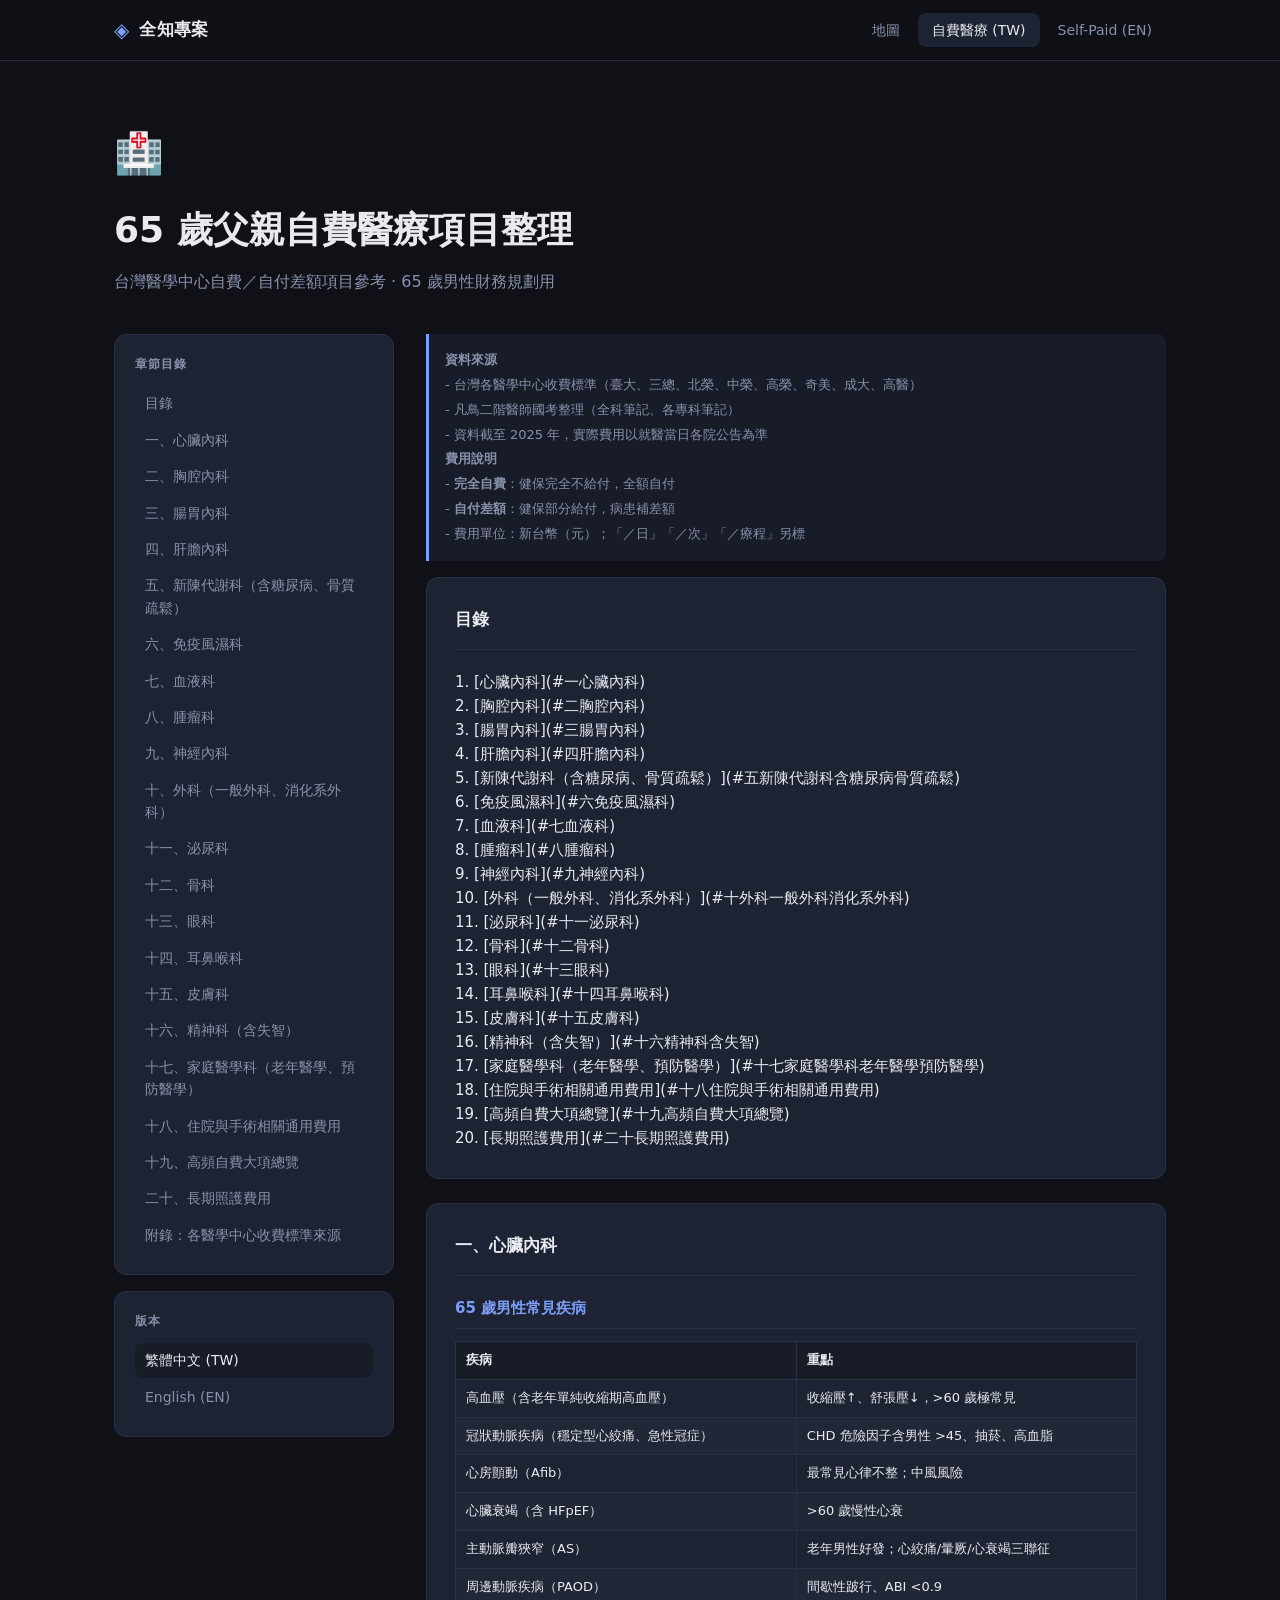
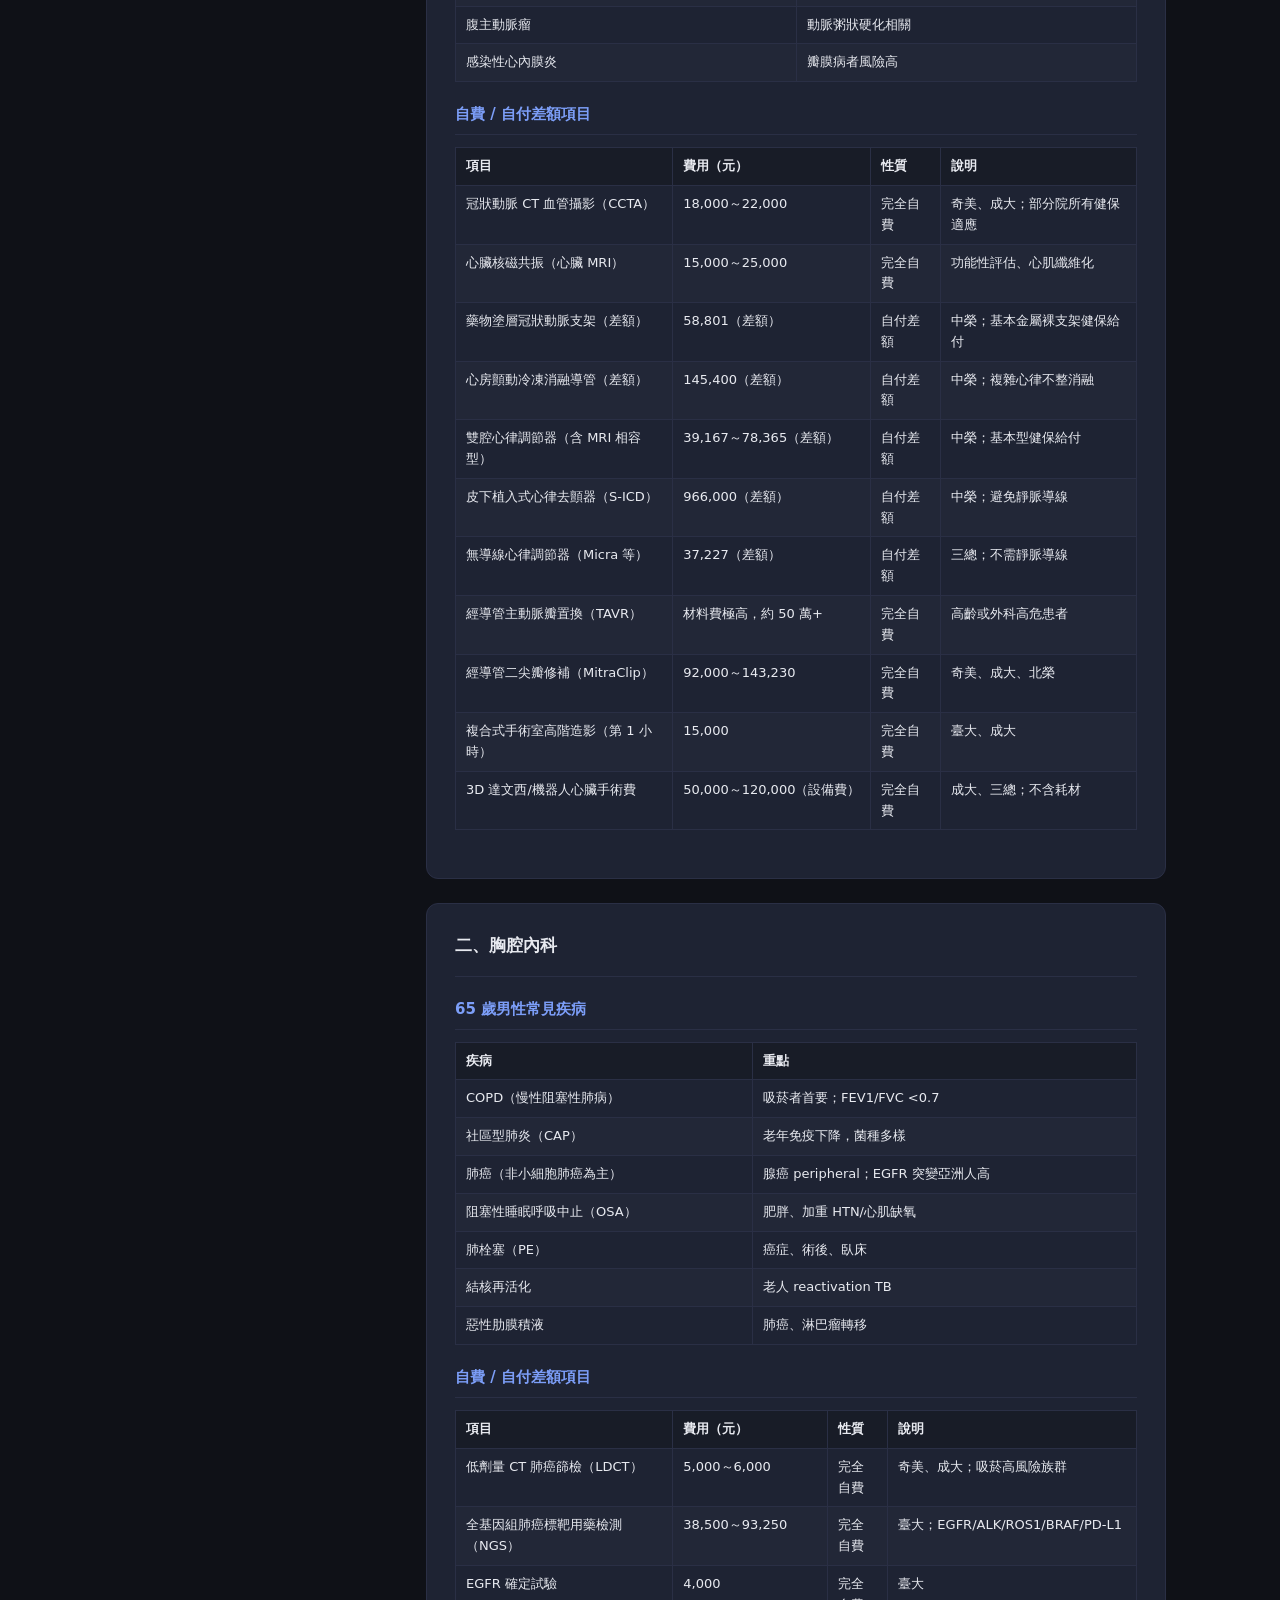
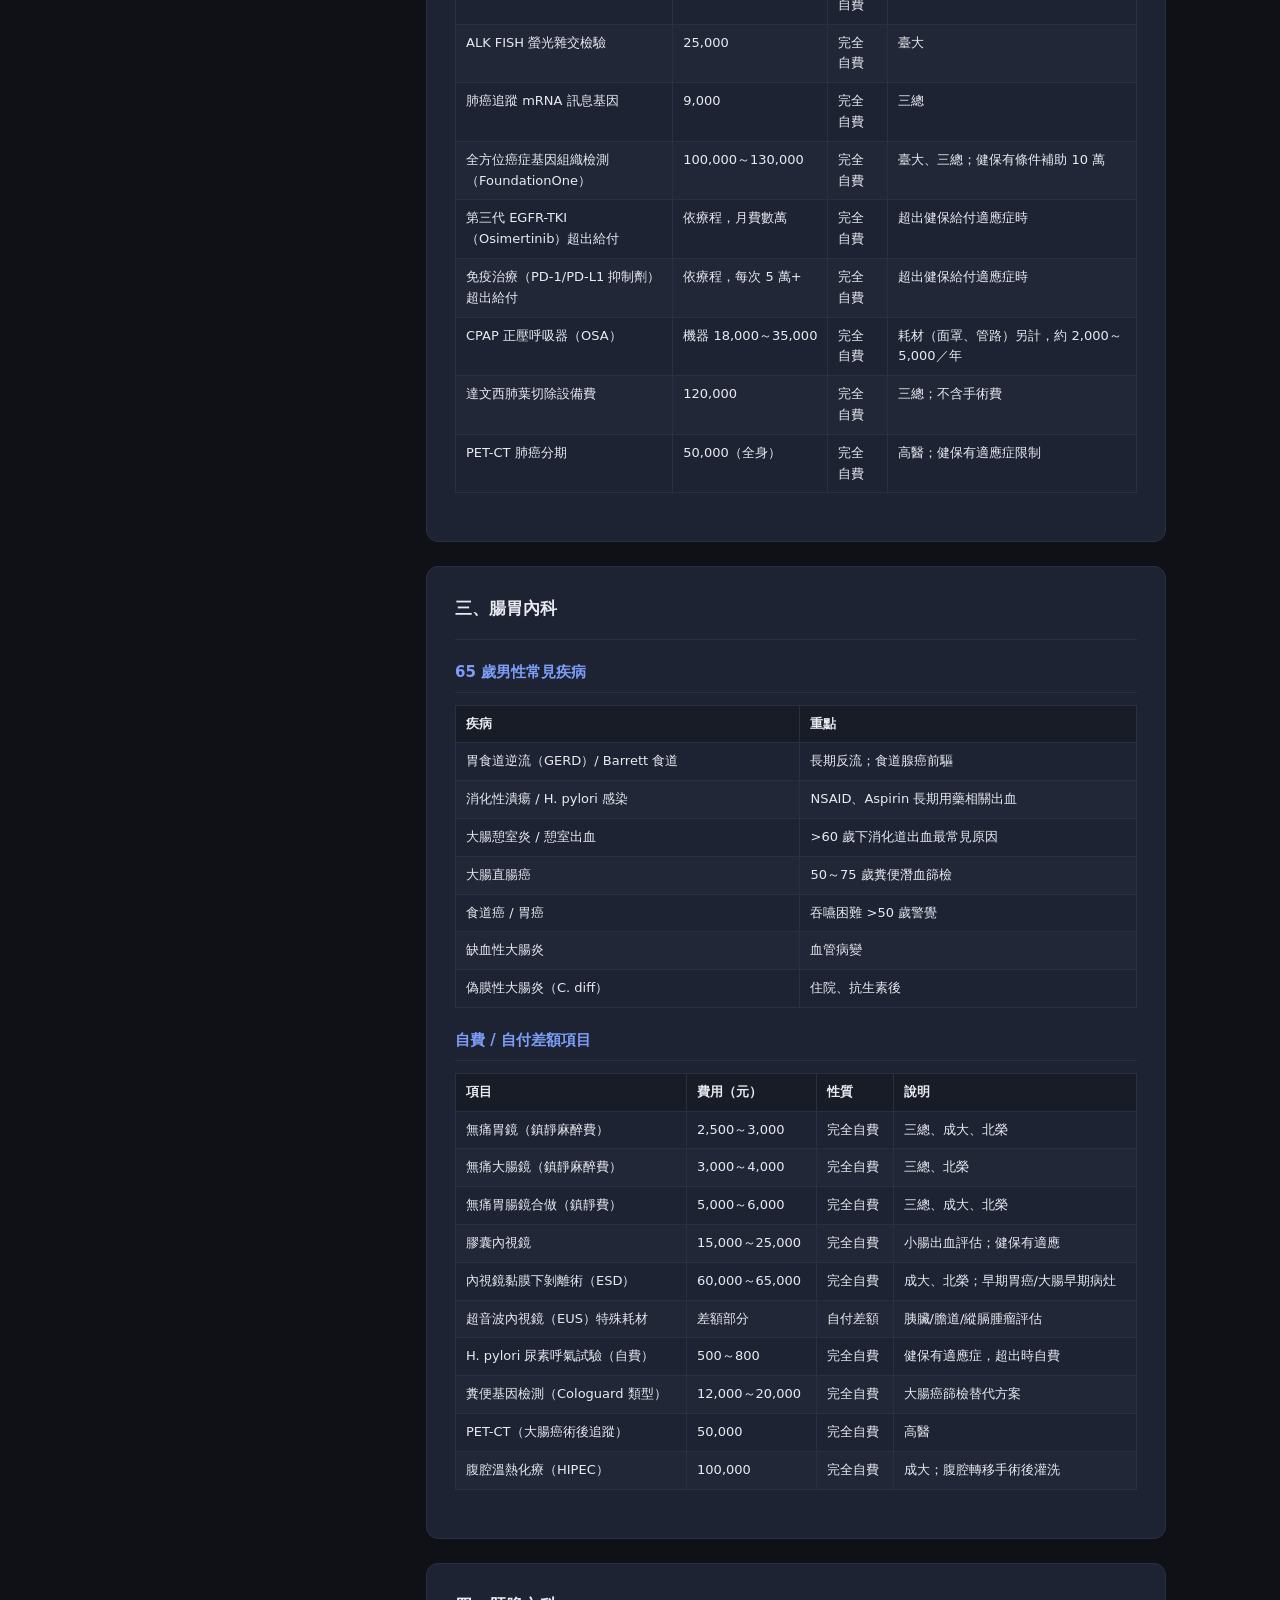
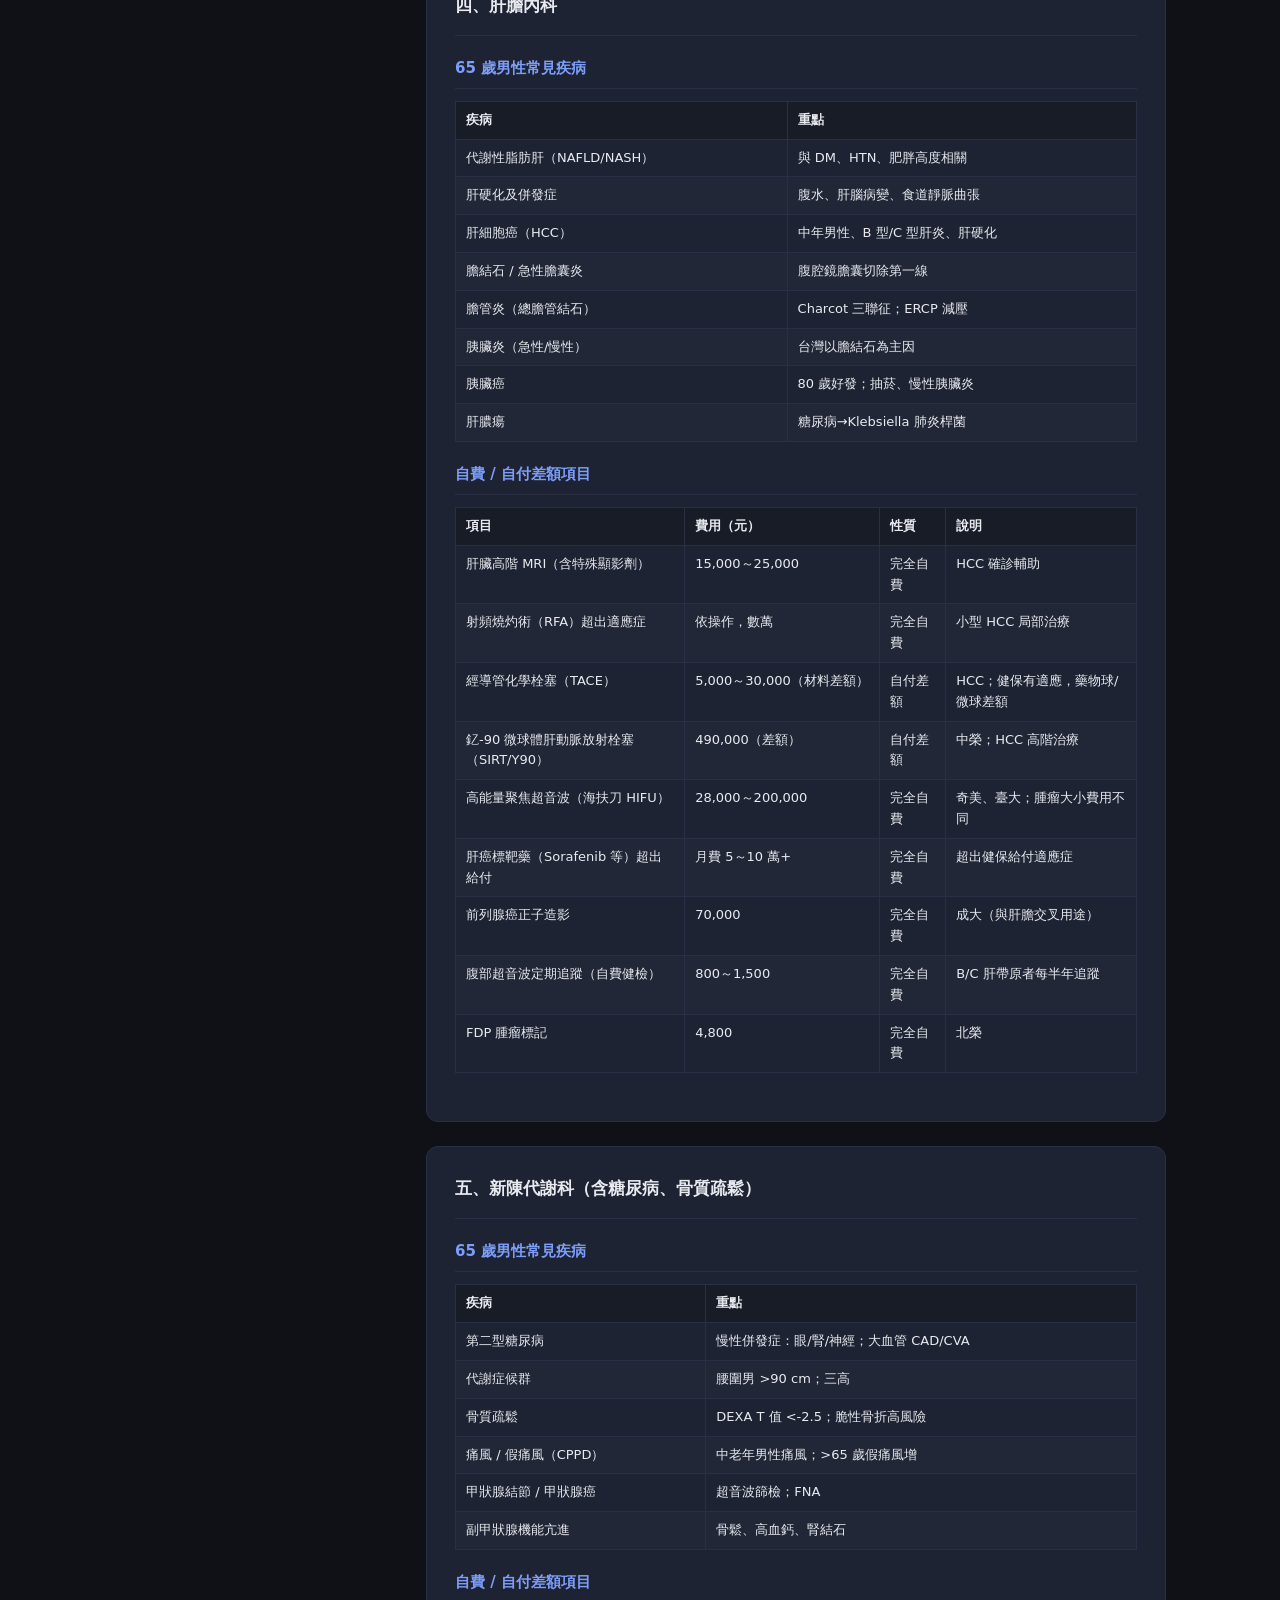
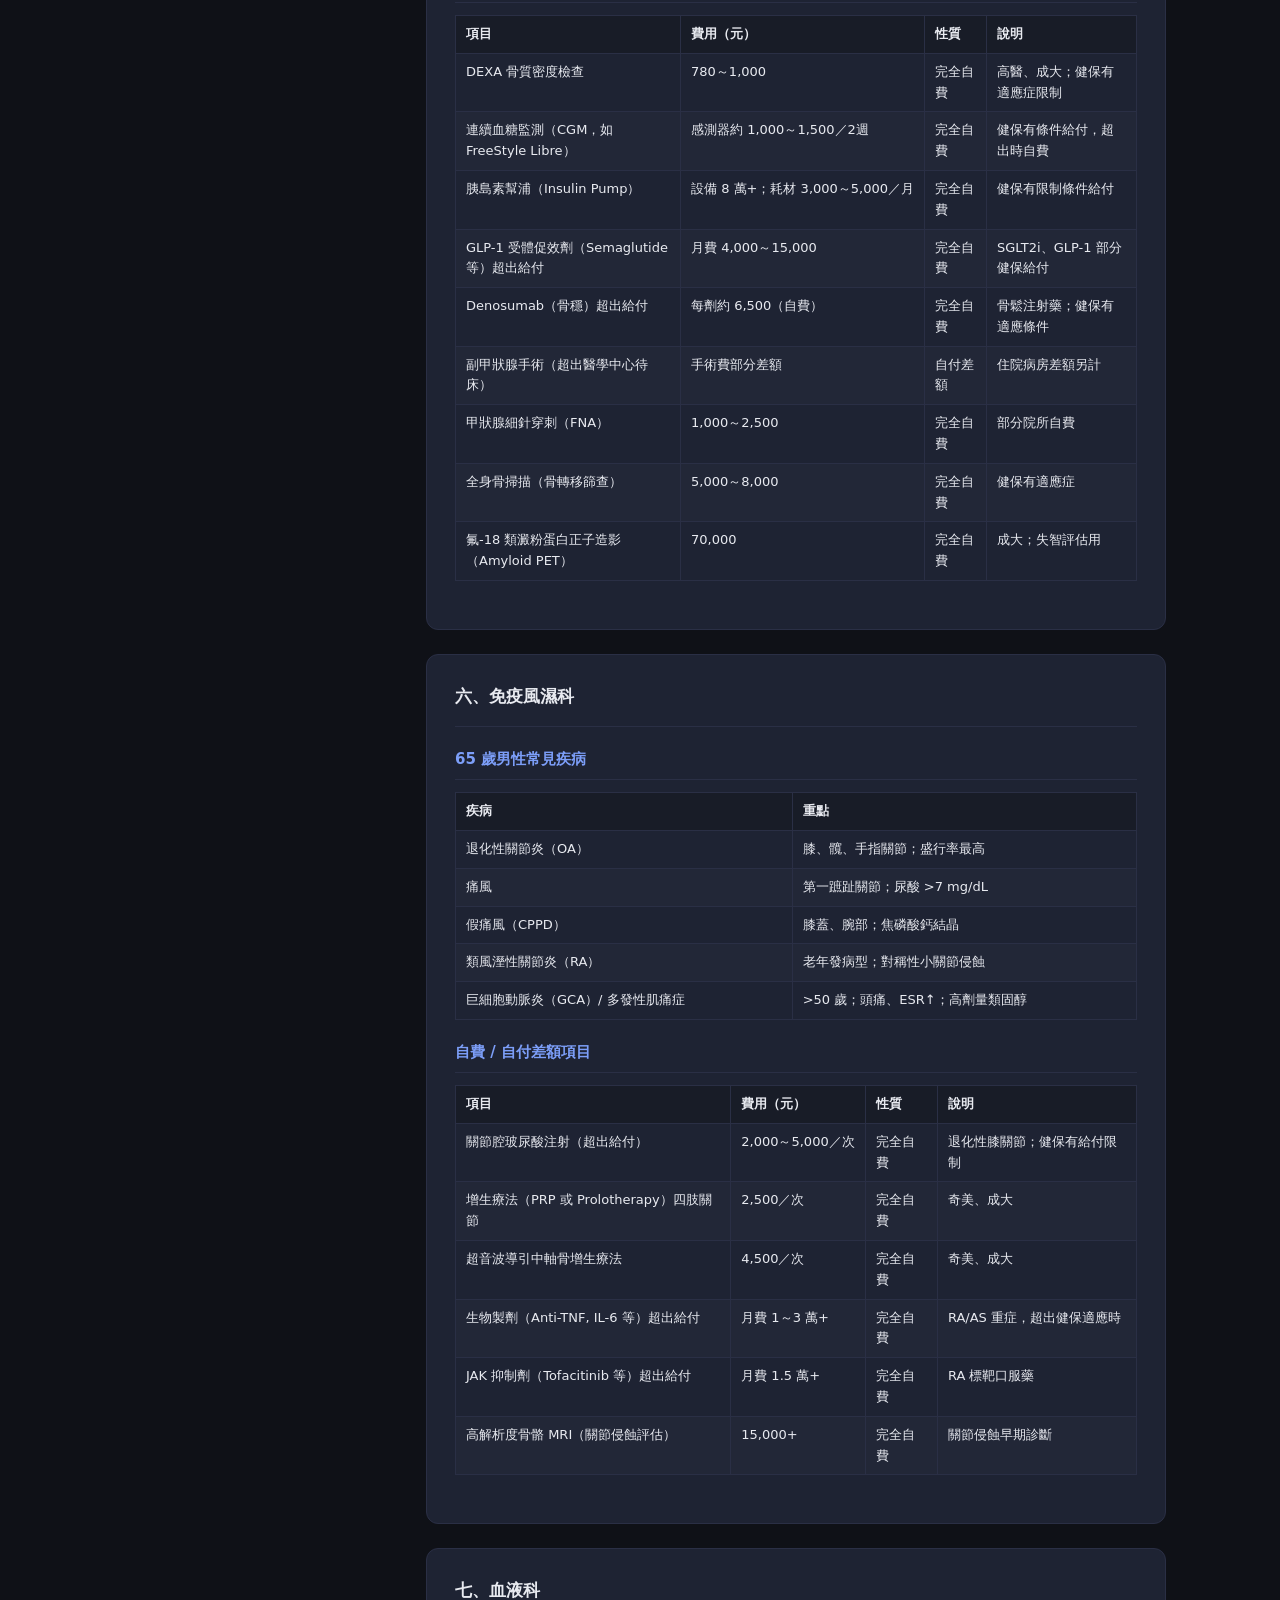
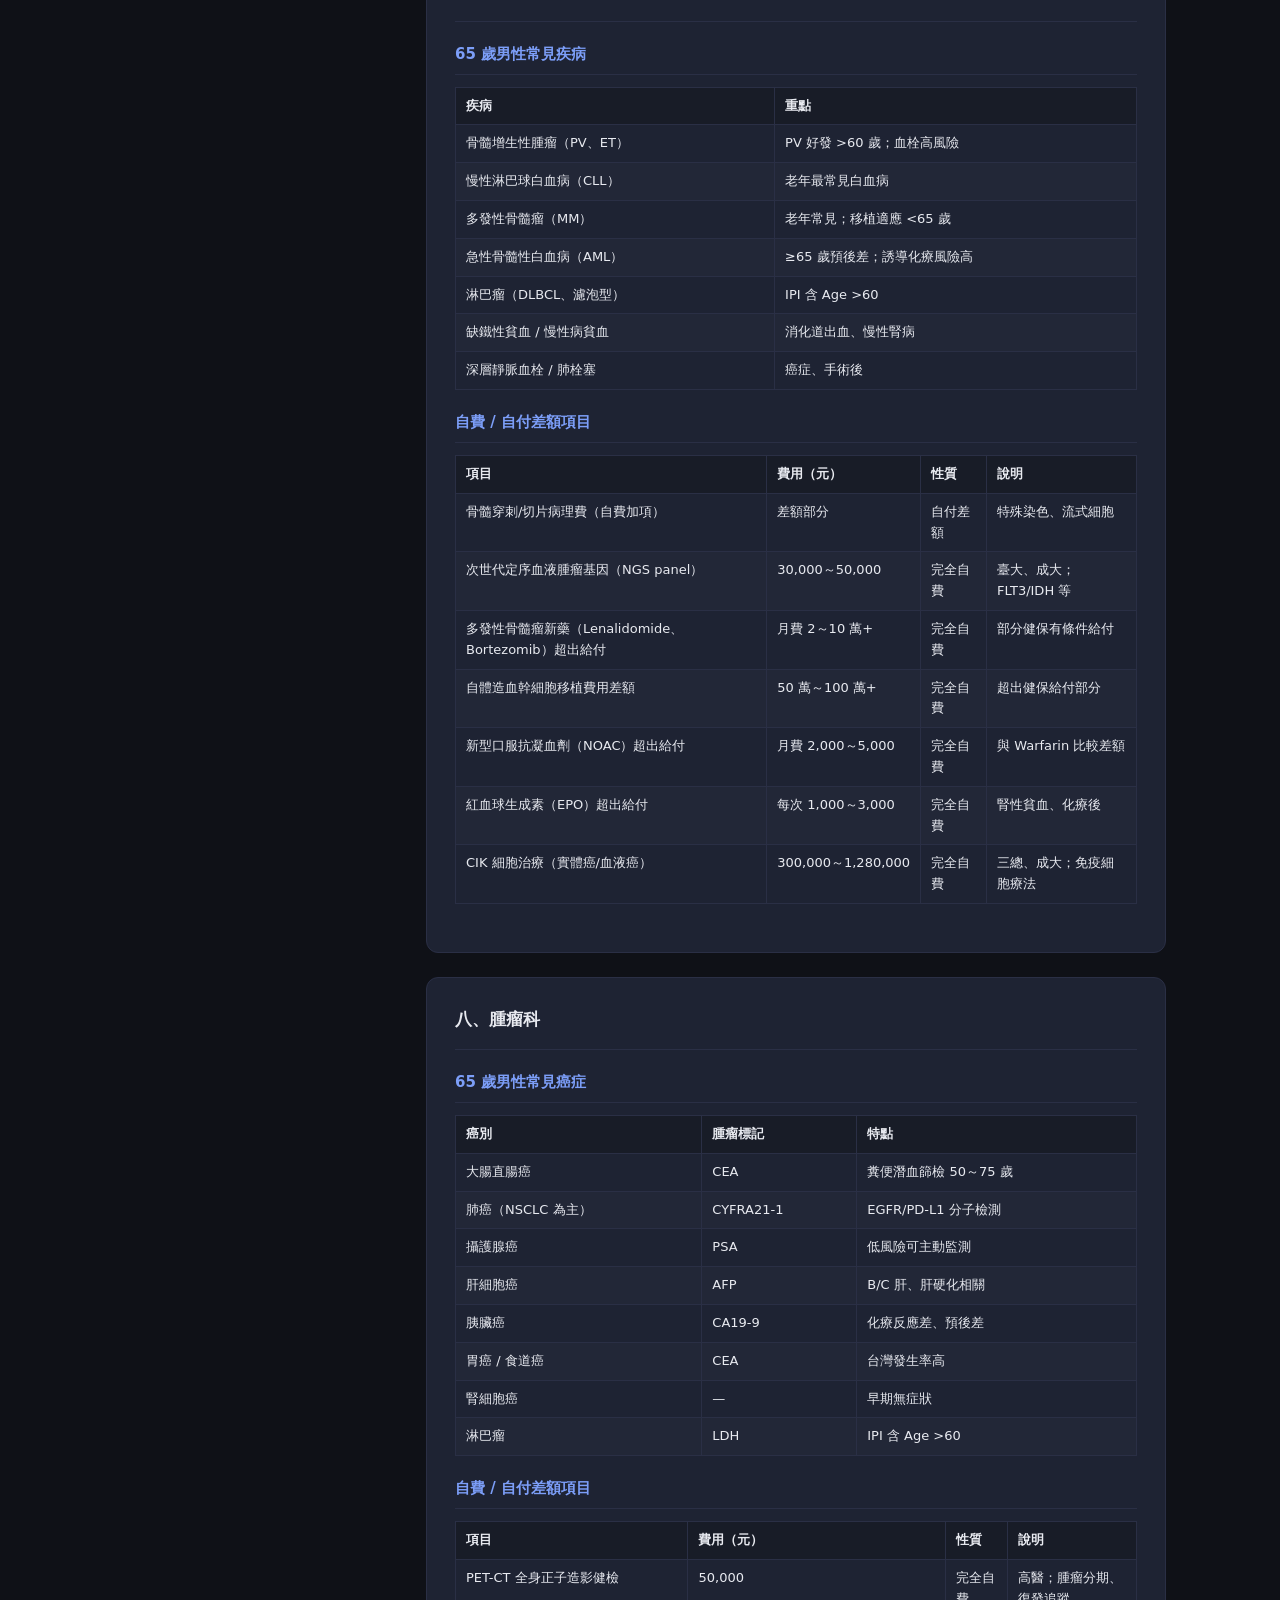
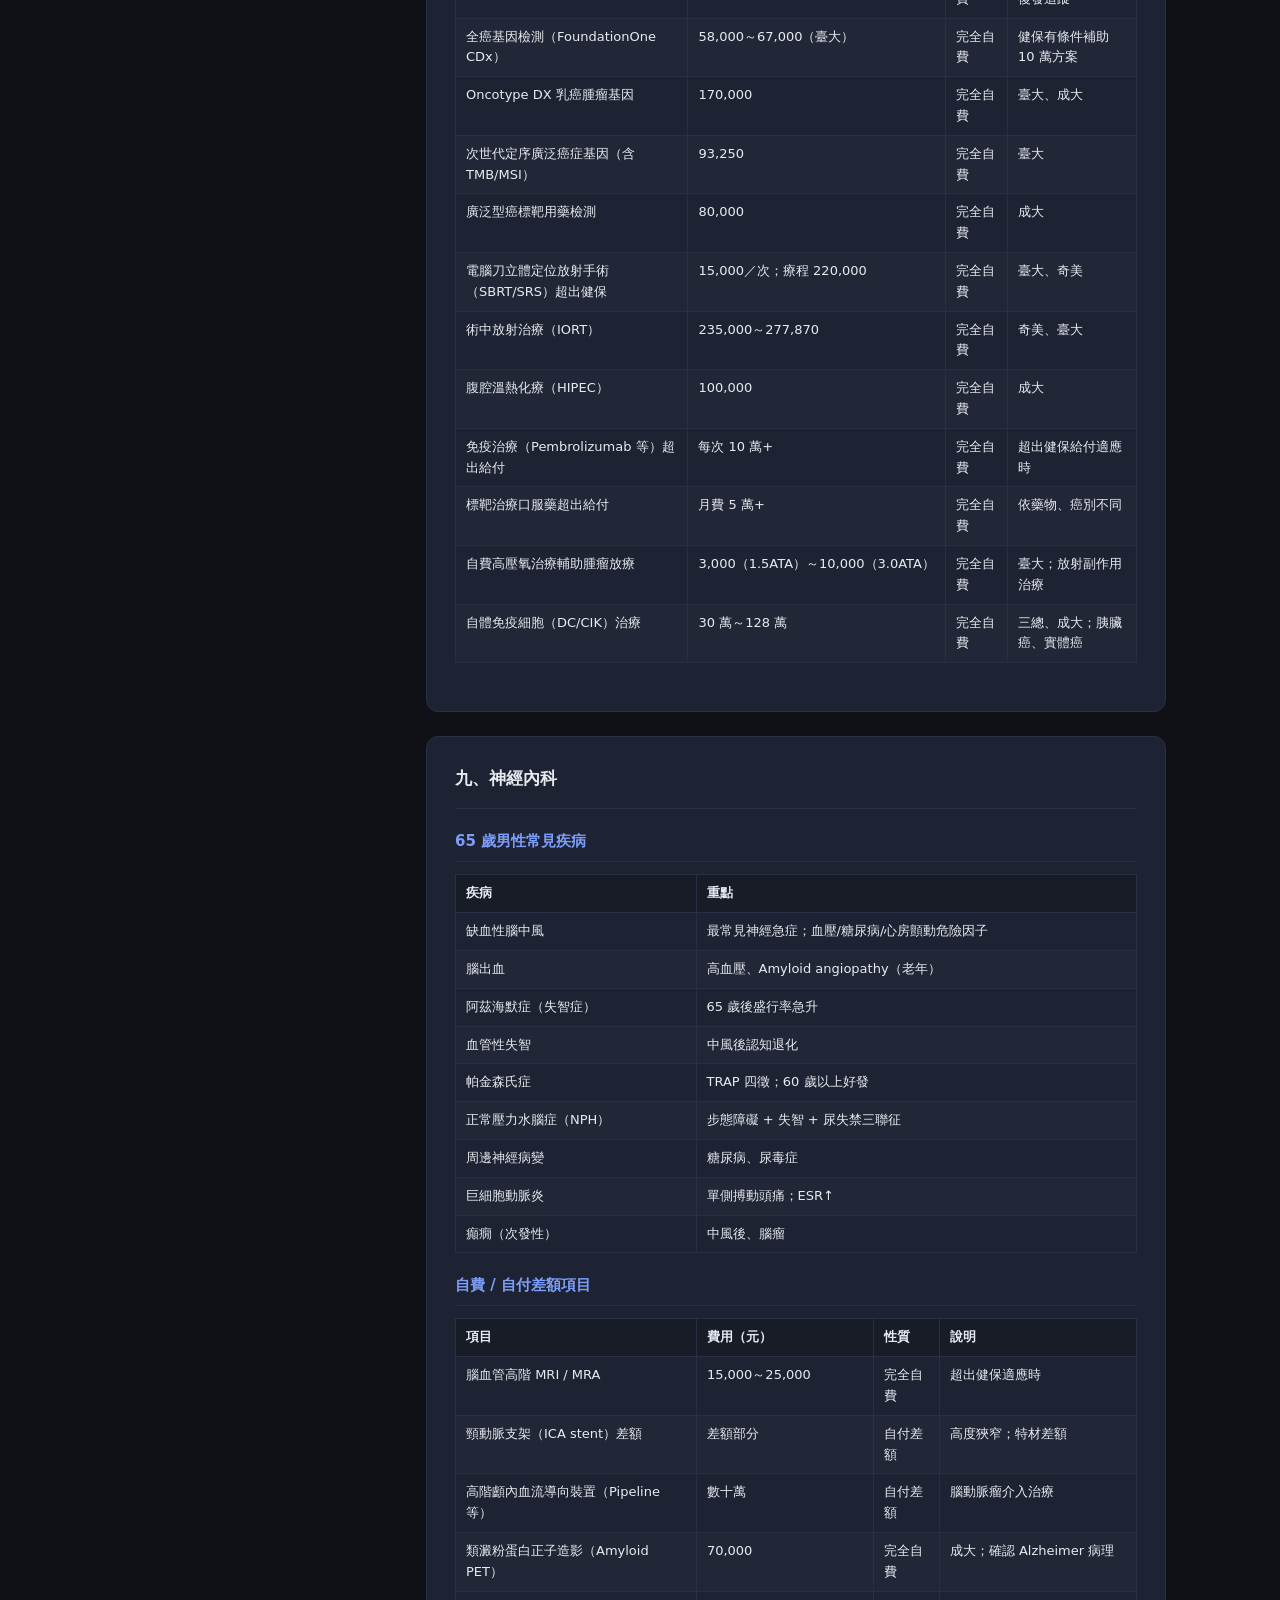
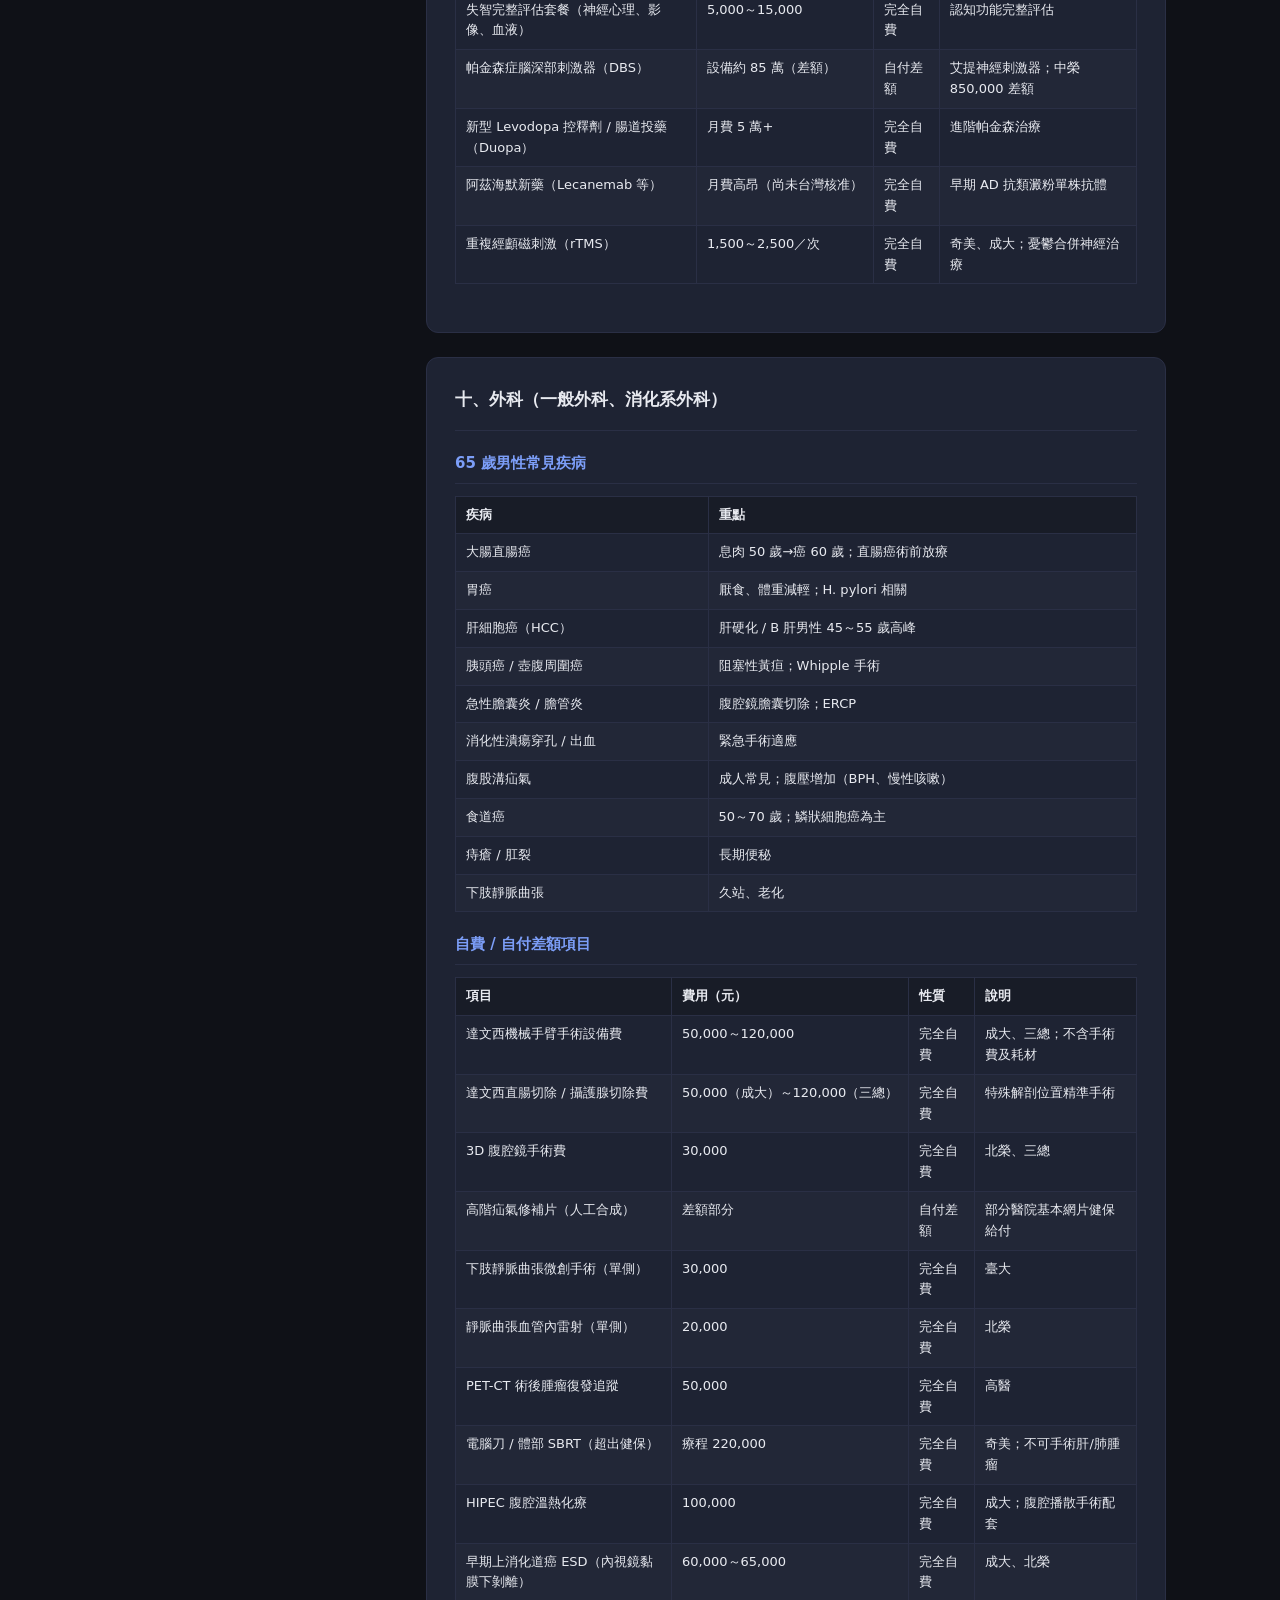
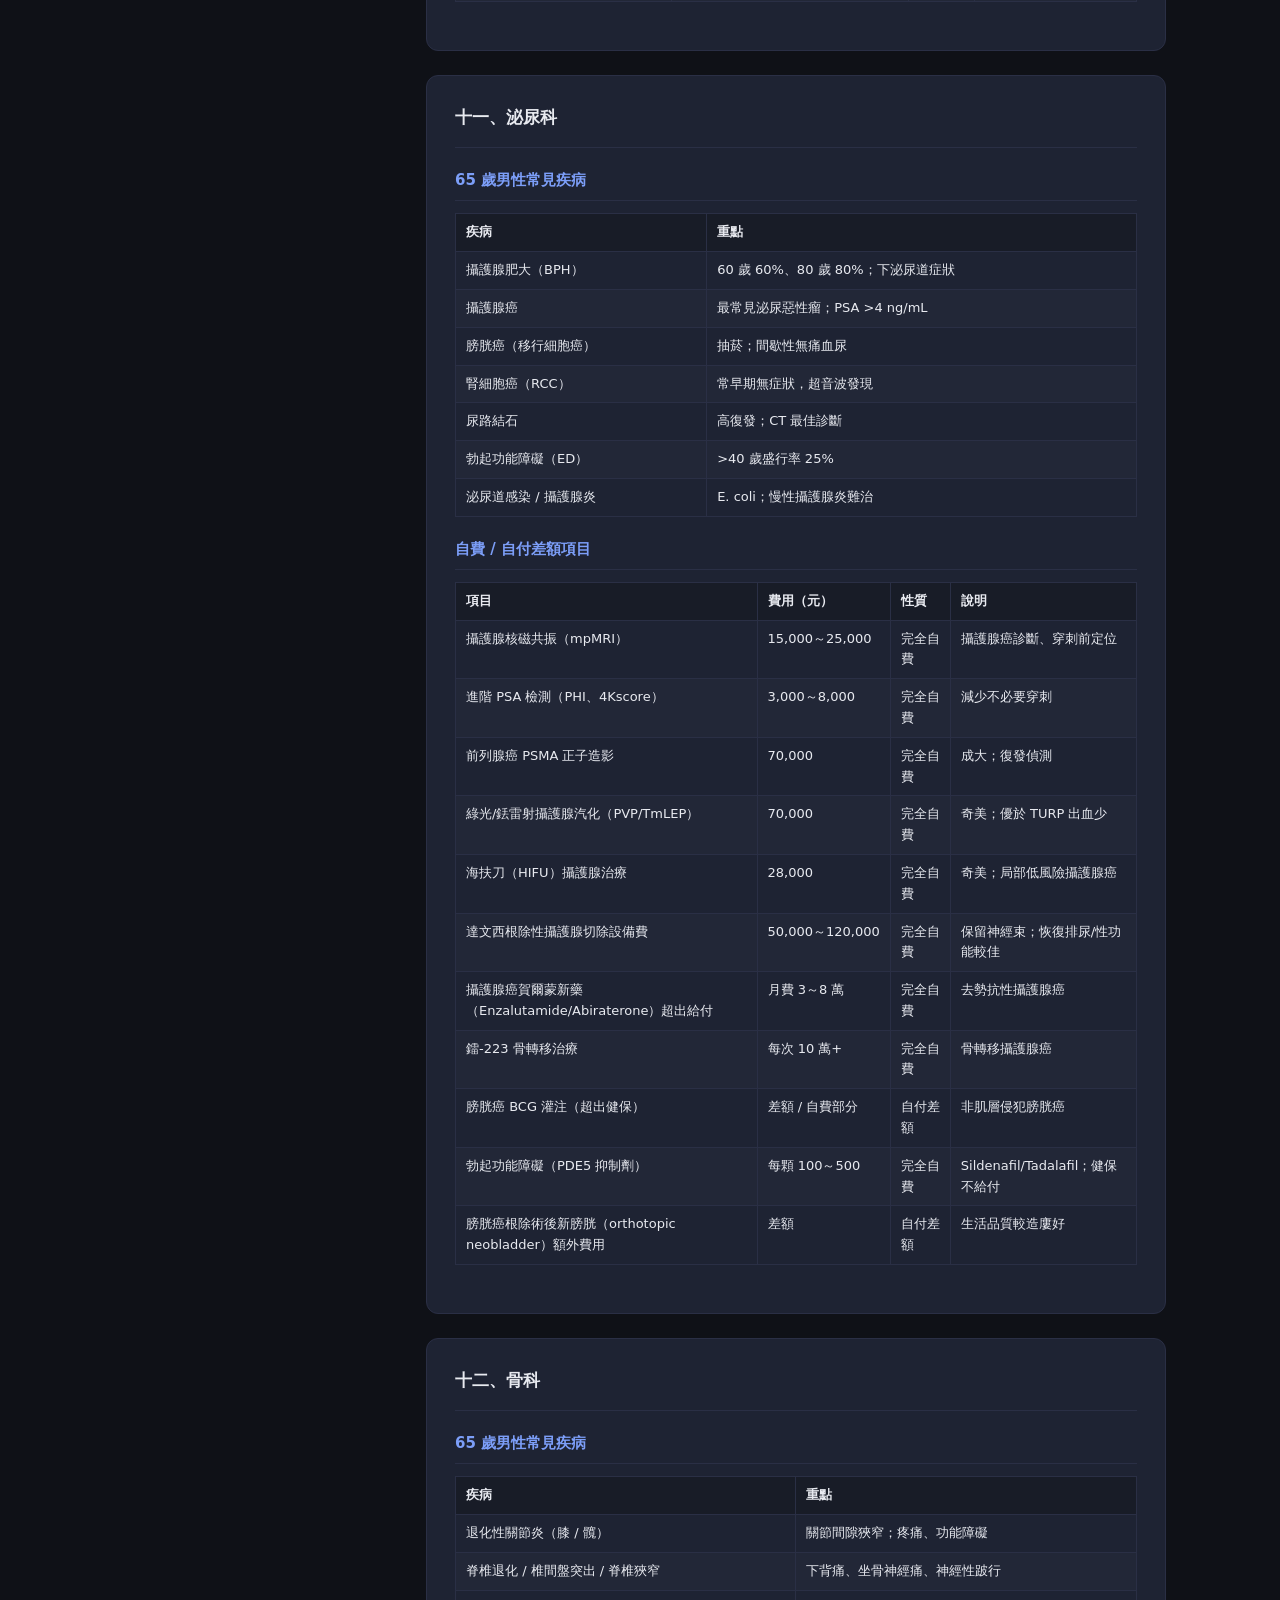
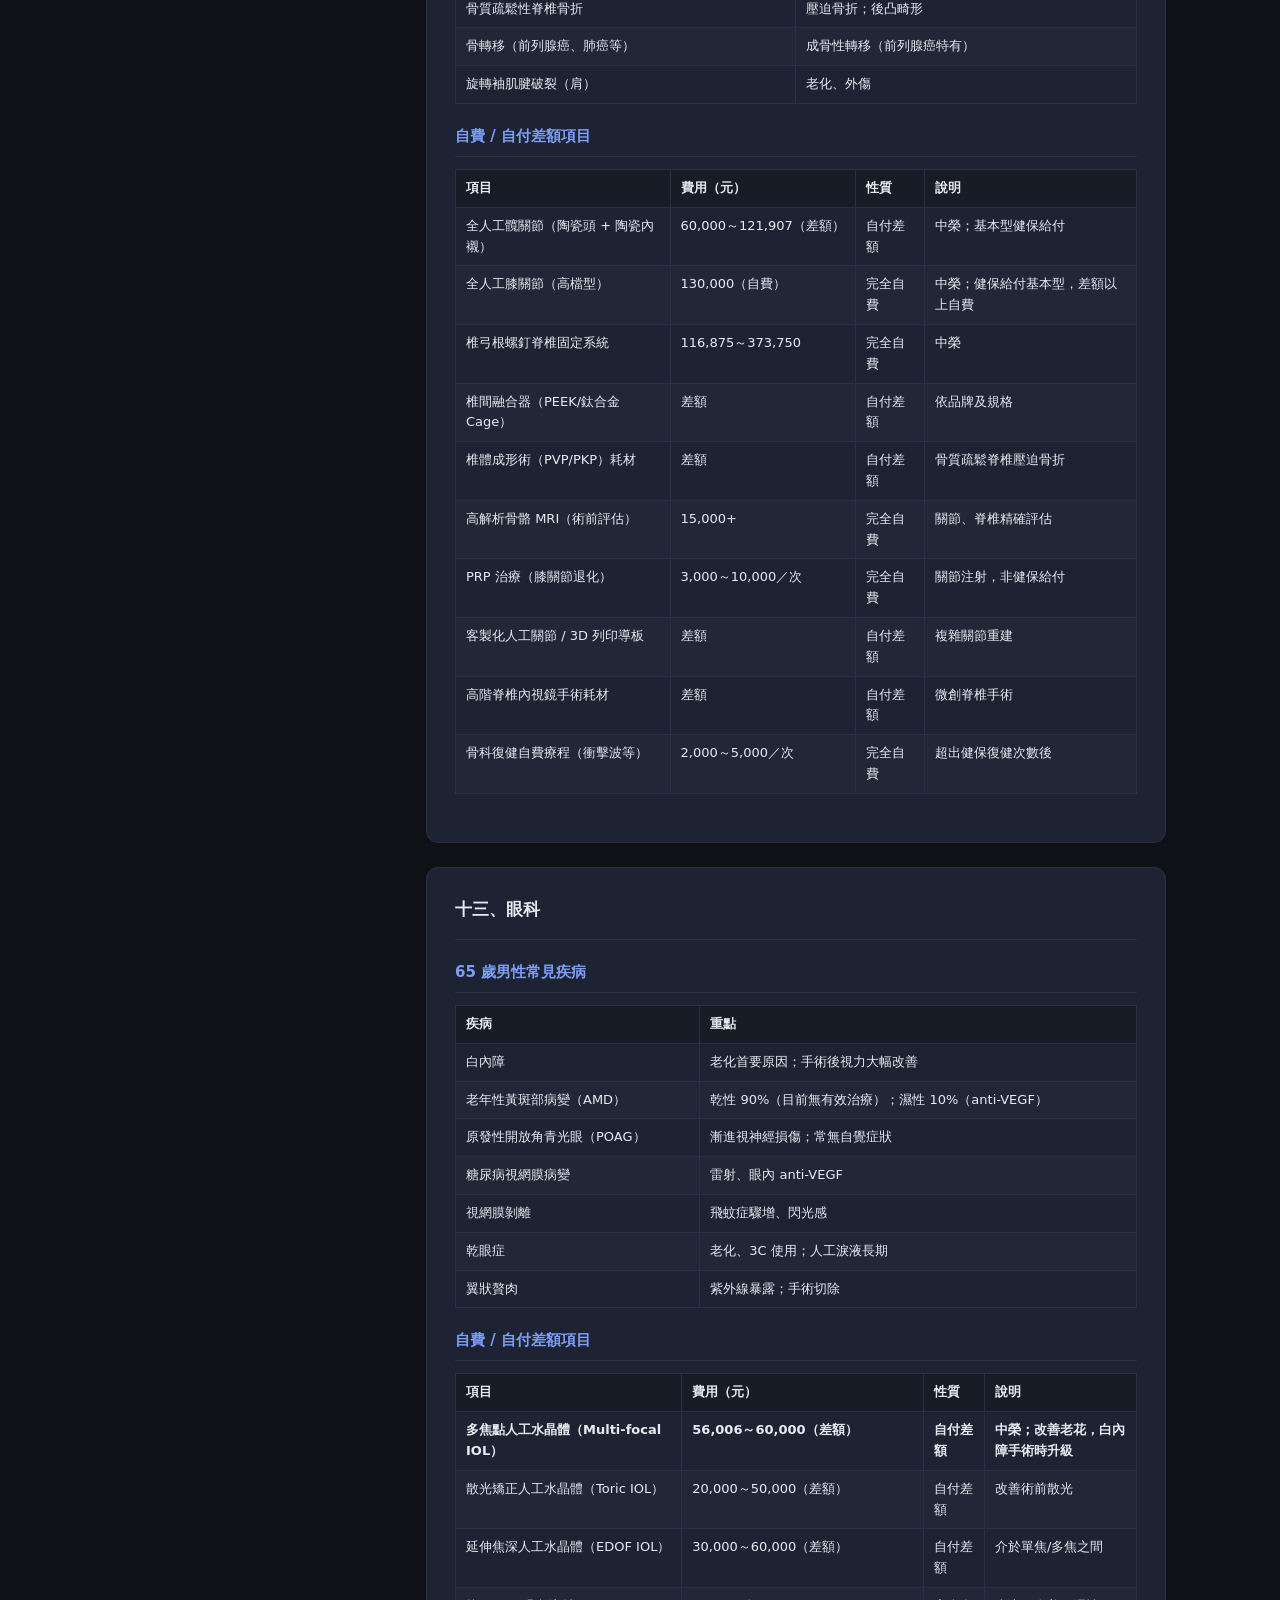
==== commit 0feb628c: "add: Self-Paid Medical Tx 英文版 (USD/AUD 換算) Co-authored-by: Cursor <cursoragent@cursor.com>" ====
--- a/domains/Self-Paid Medical Tx_TW/index.html
+++ b/domains/Self-Paid Medical Tx_TW/index.html
@@ -52,6 +52,7 @@
       <nav class="site-nav">
         <a href="../../index.html" class="nav-link">地圖</a>
         <a href="index.html" class="nav-link active">自費醫療 (TW)</a>
+        <a href="en.html" class="nav-link">Self-Paid (EN)</a>
       </nav>
     </div>
   </header>
@@ -93,7 +94,7 @@
         <div class="sidebar-section">
           <div class="sidebar-title">版本</div>
           <a href="index.html" class="sidebar-link active">繁體中文 (TW)</a>
-          <span class="sidebar-link" style="opacity:.5">English — 待上架</span>
+          <a href="en.html" class="sidebar-link">English (EN)</a>
         </div>
       </aside>
 
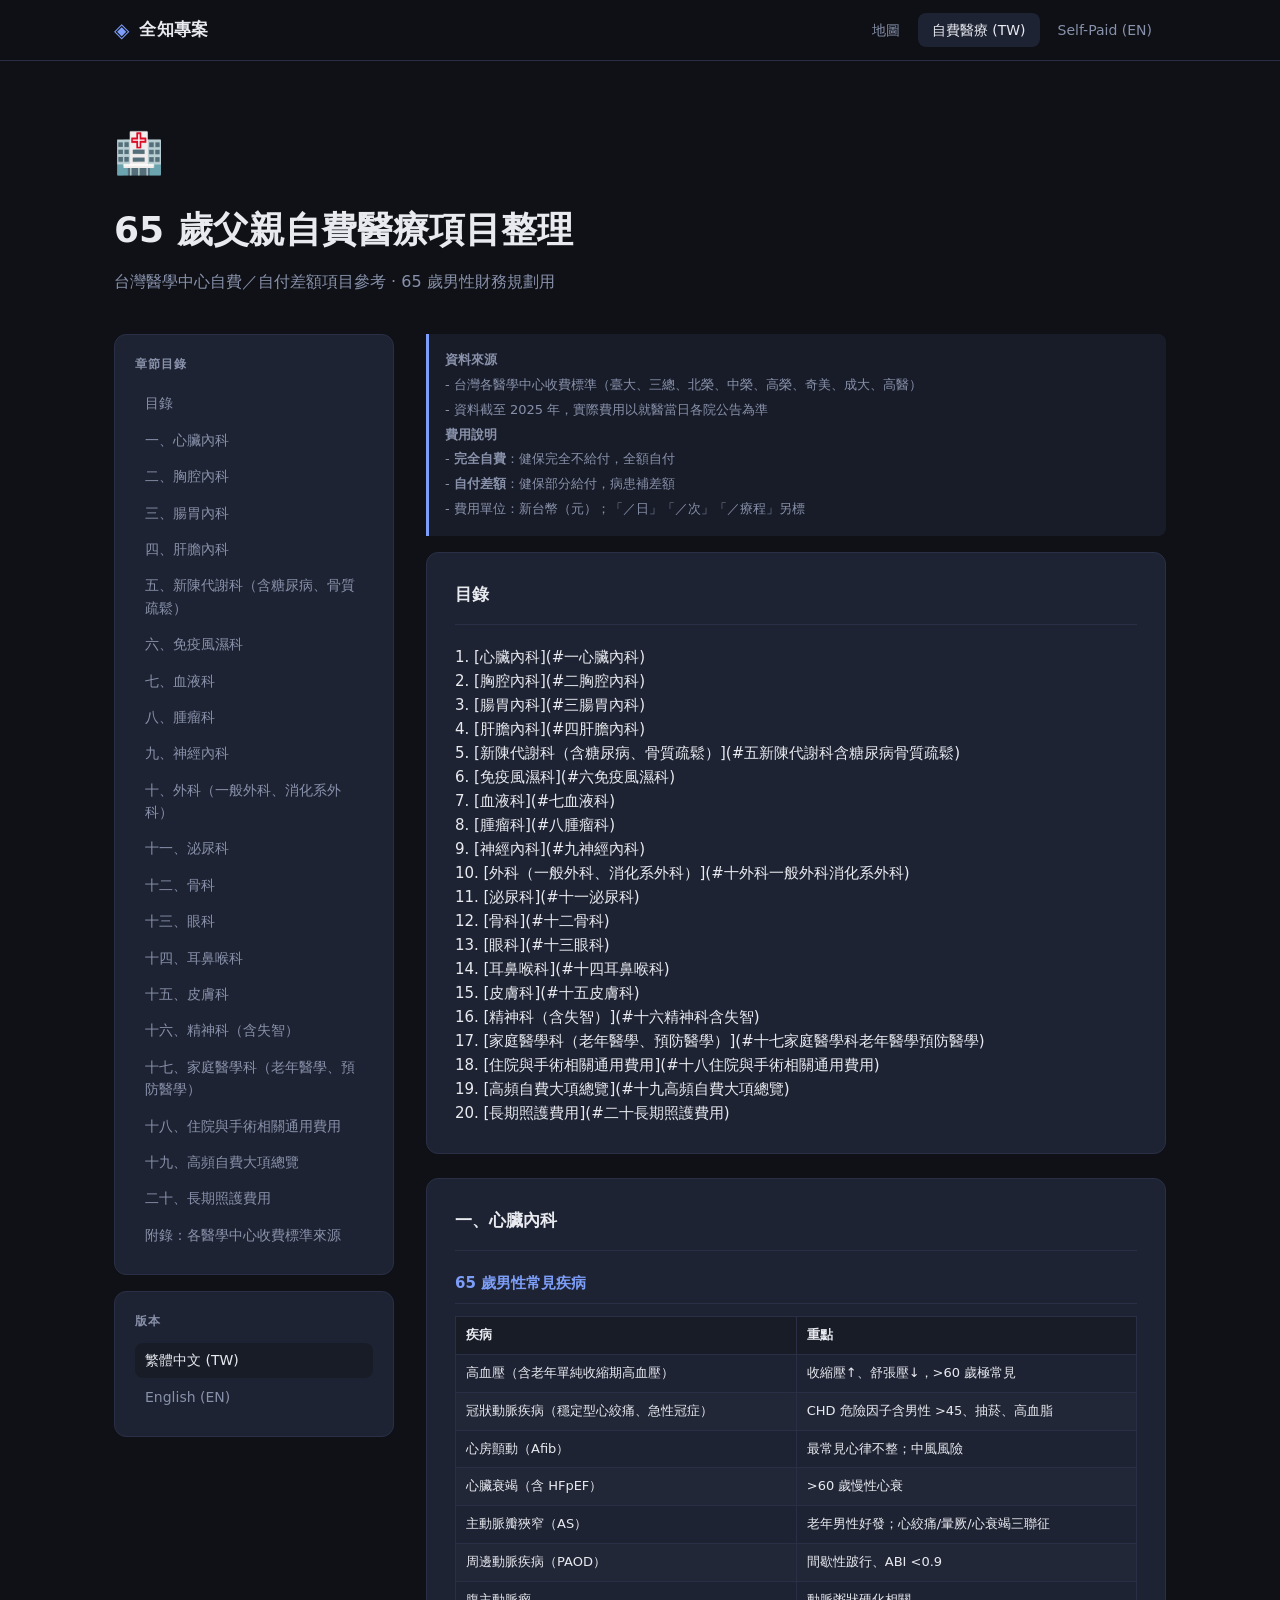
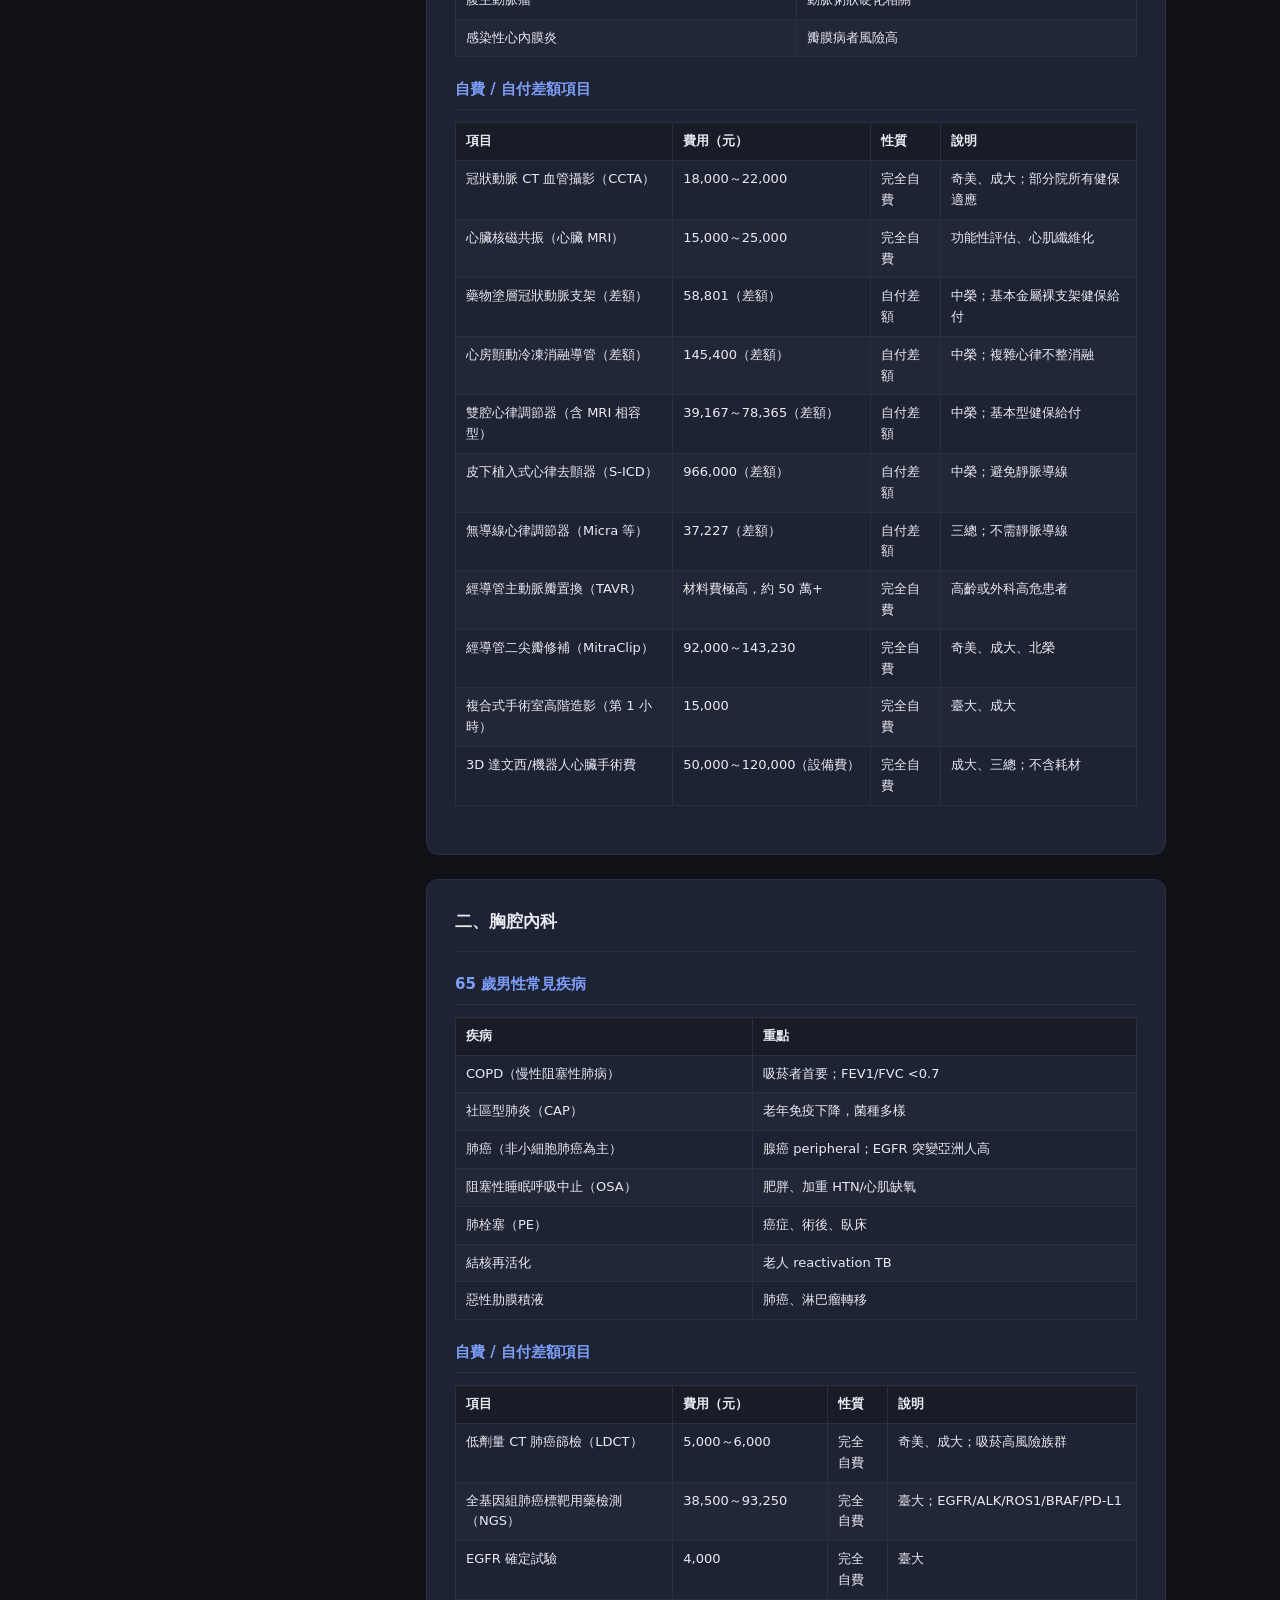
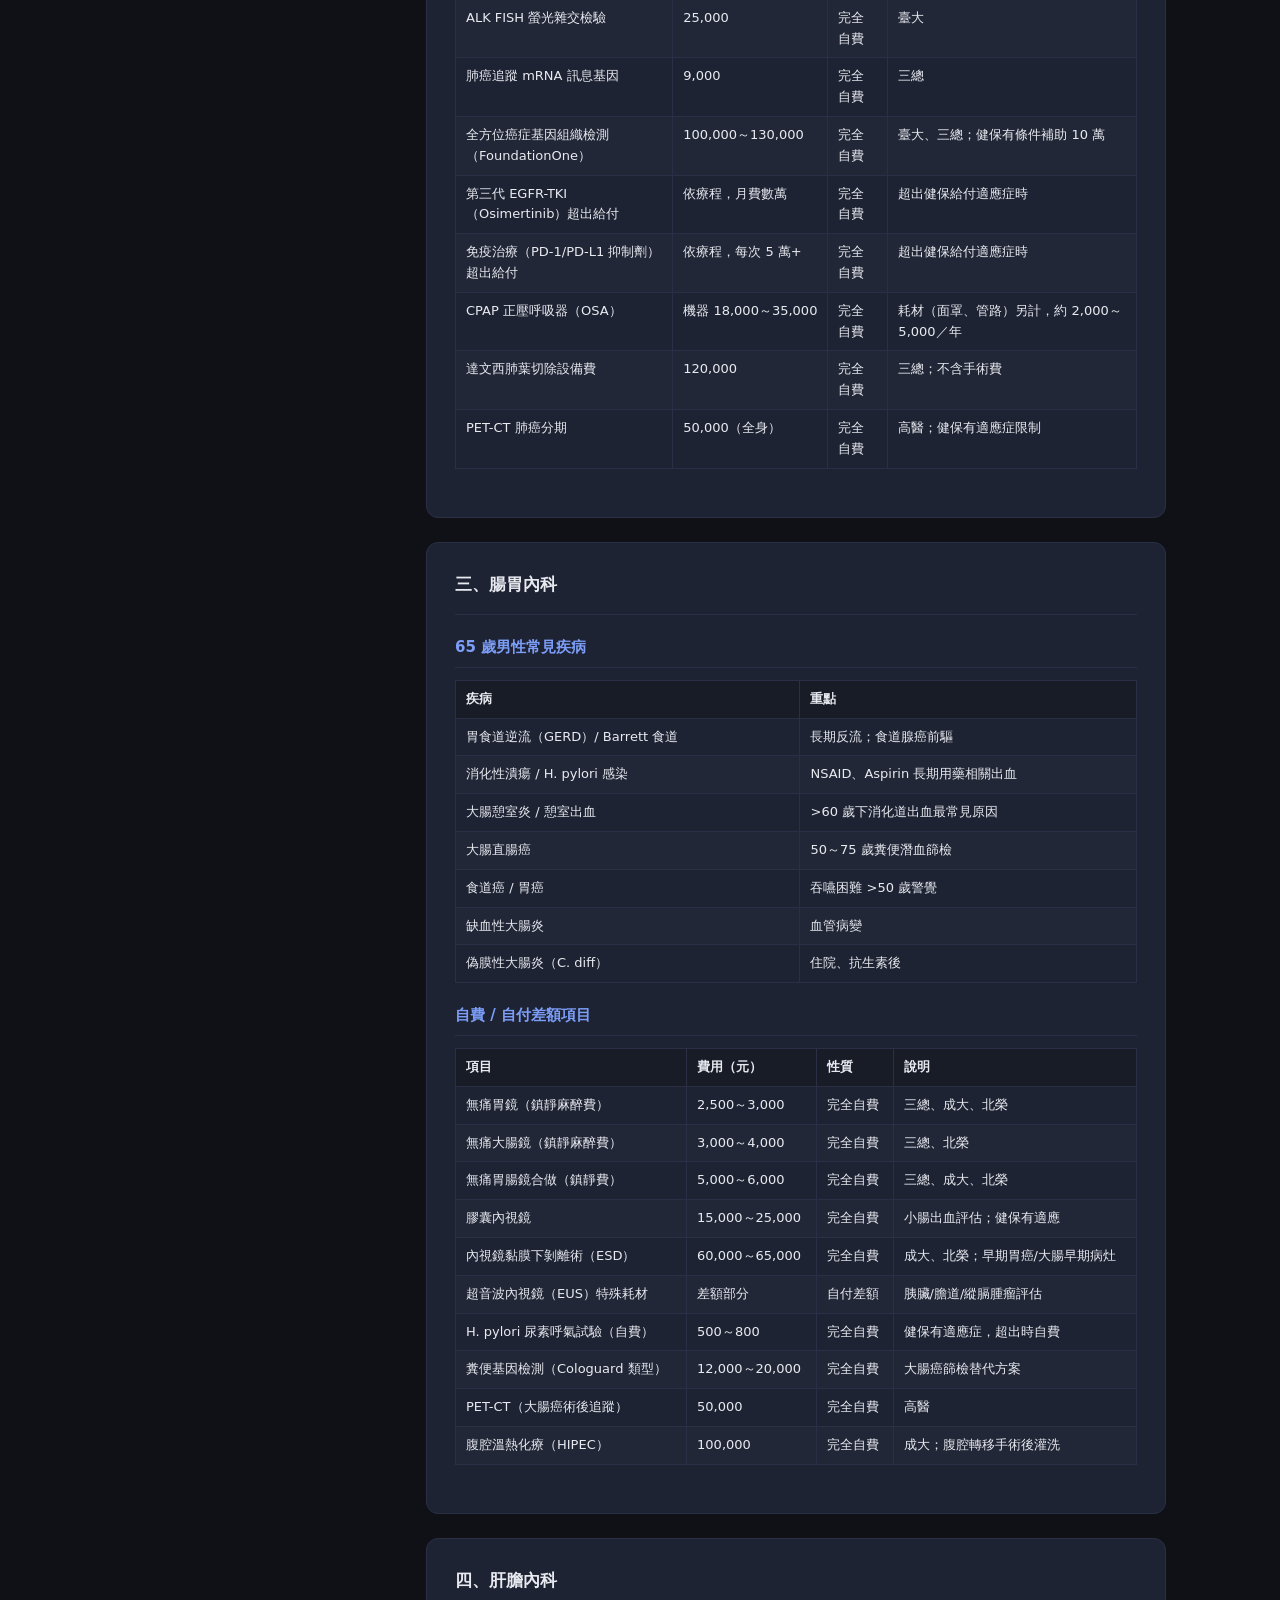
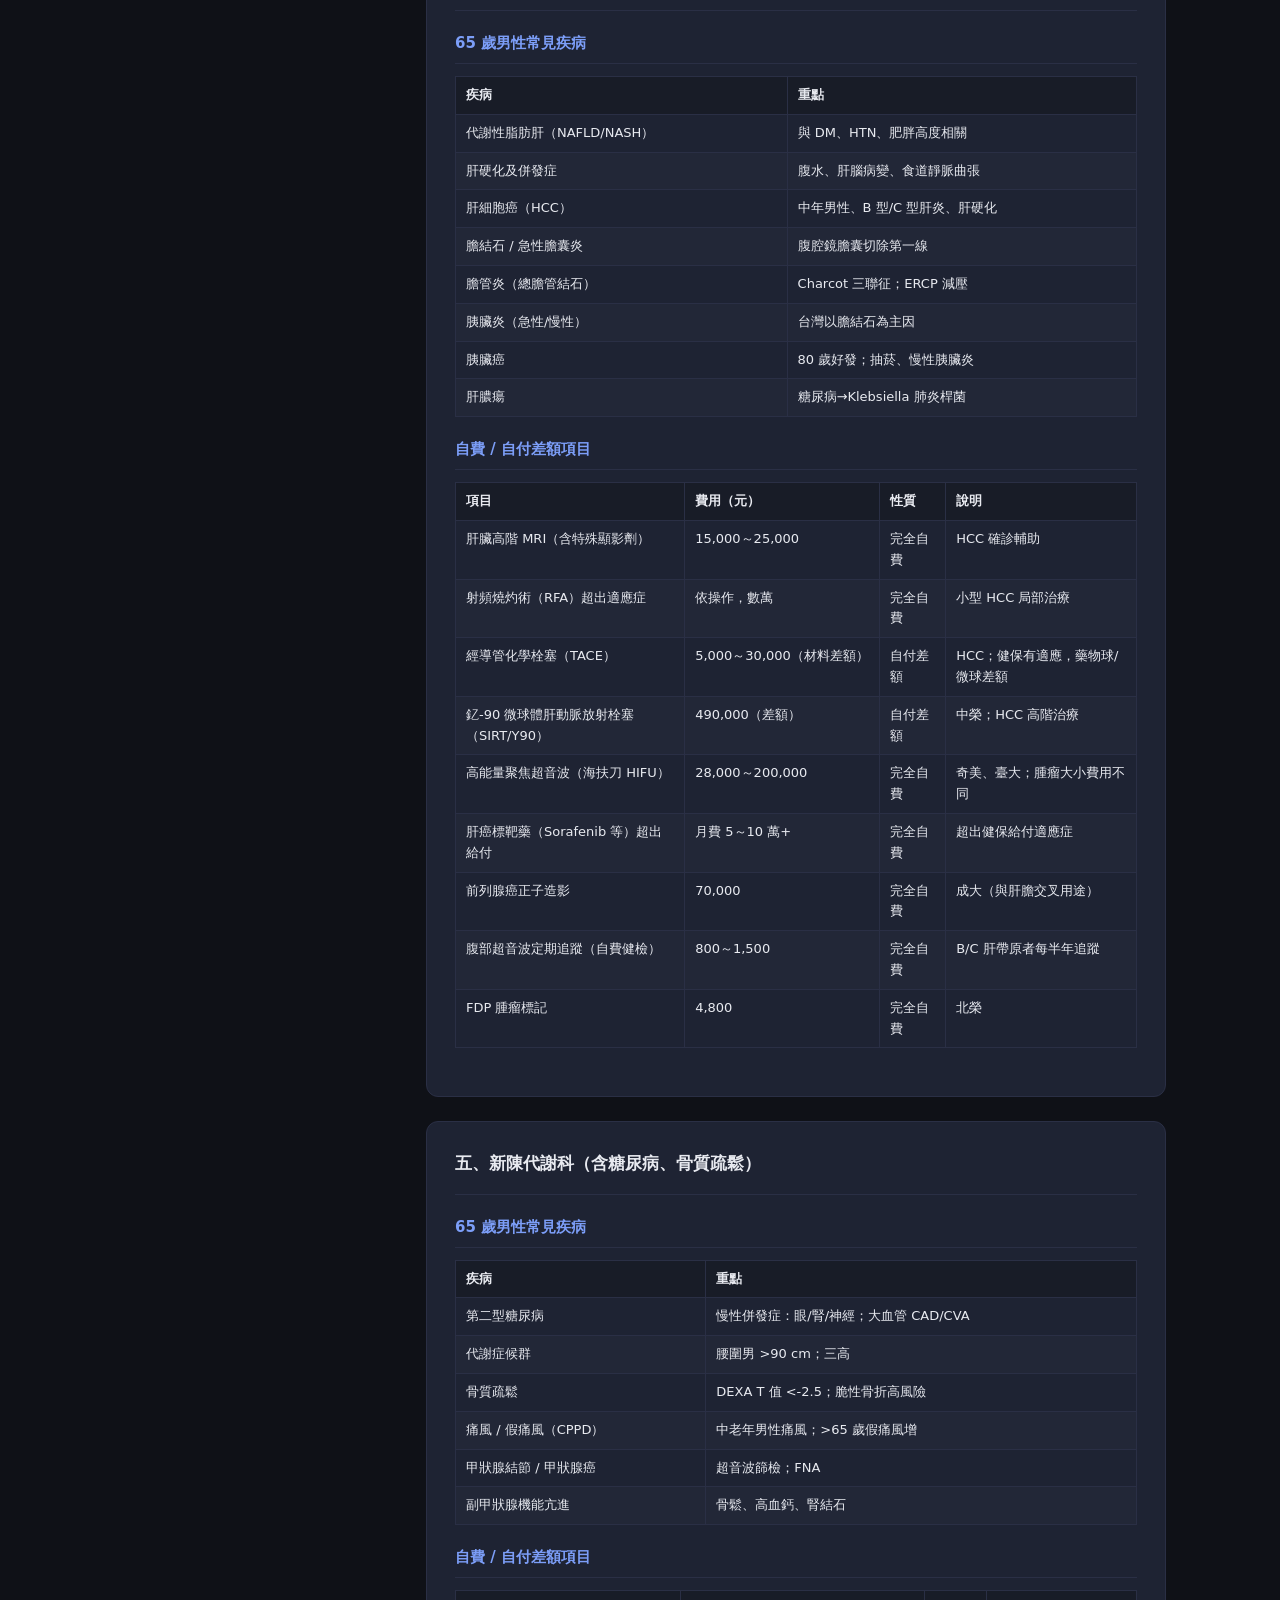
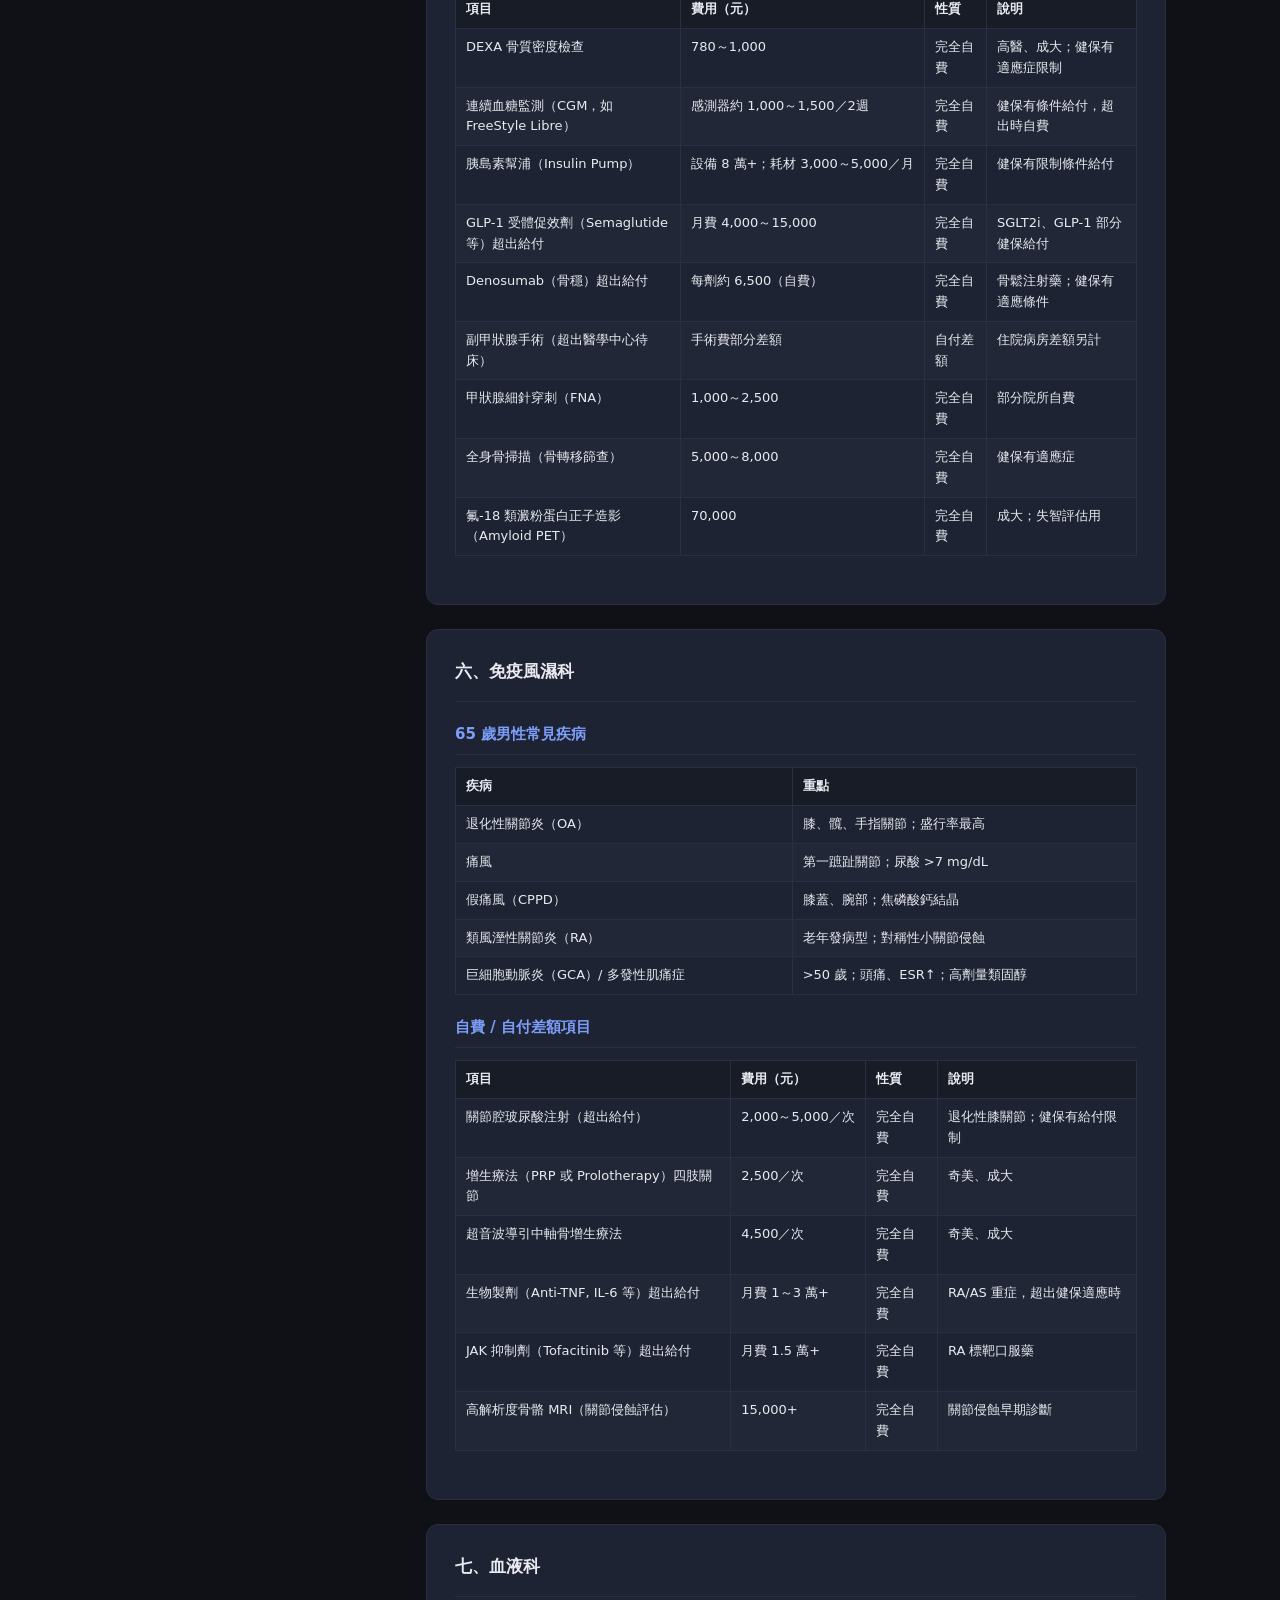
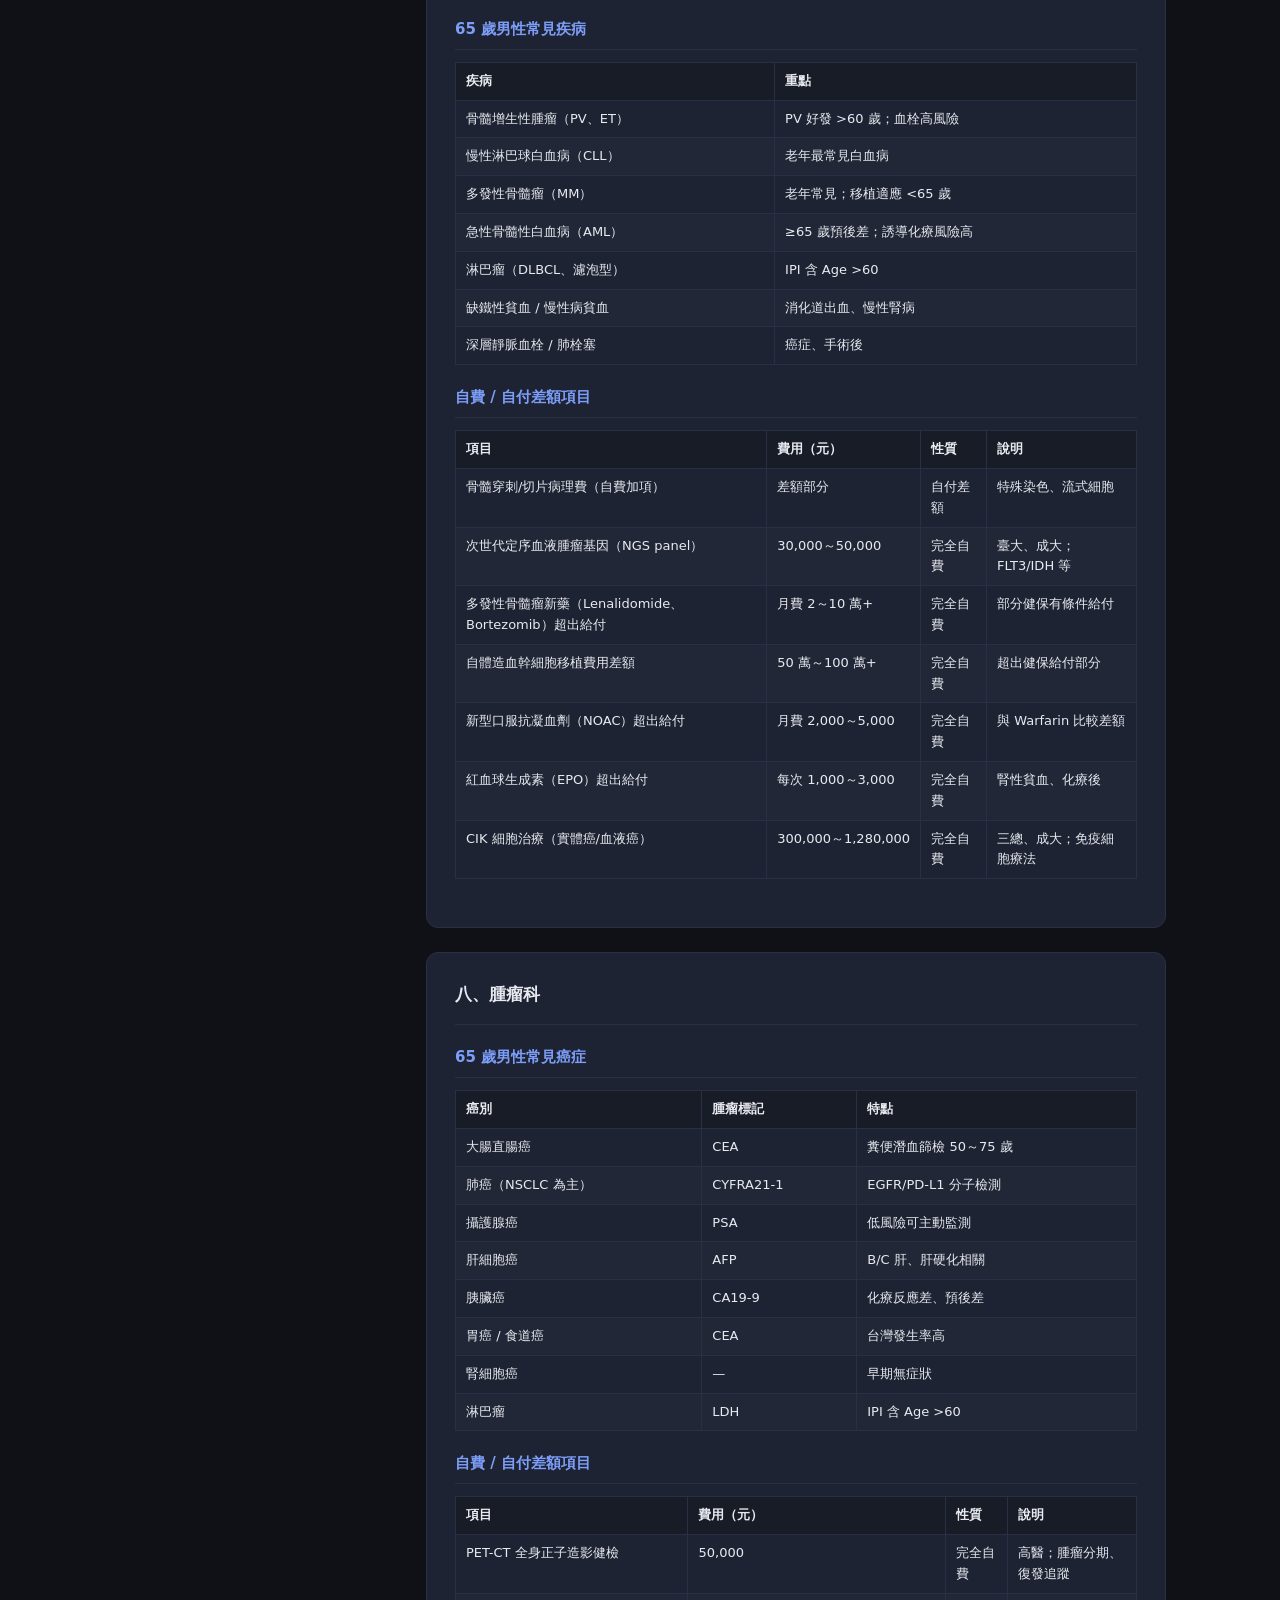
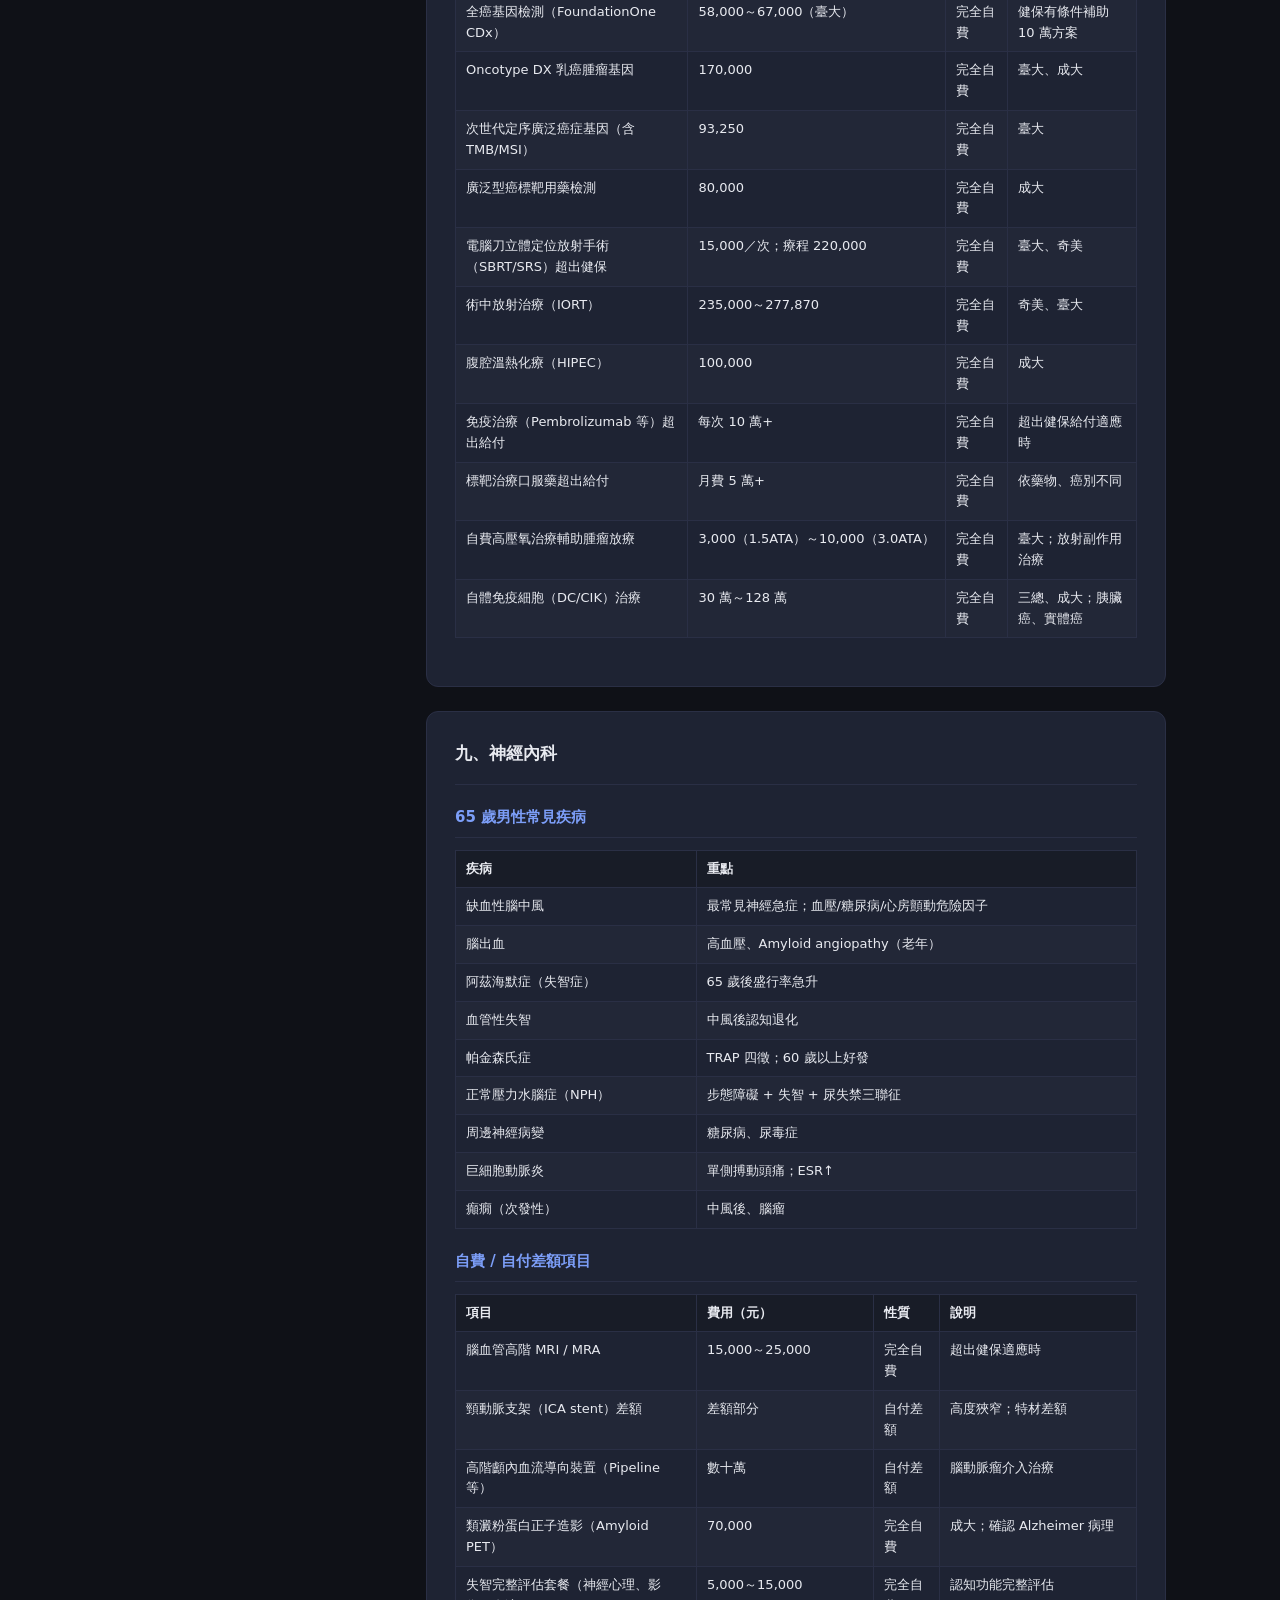
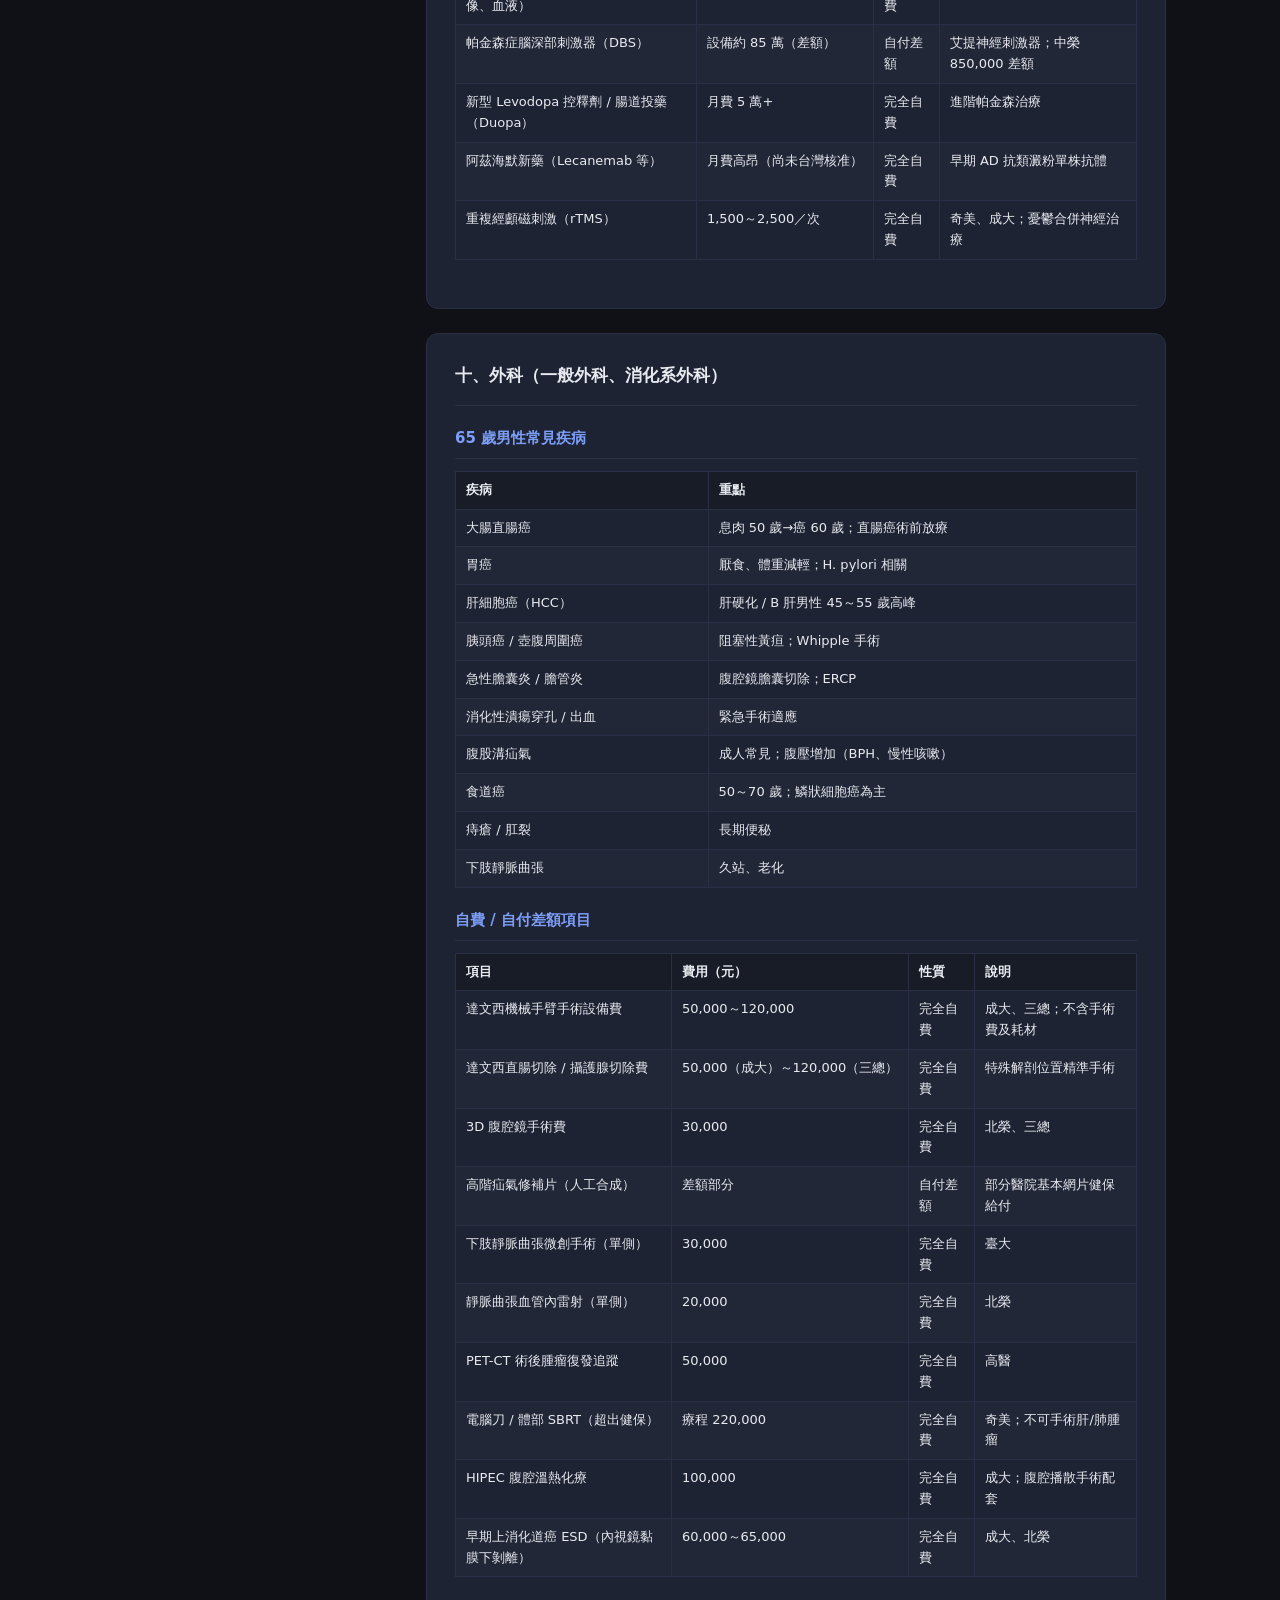
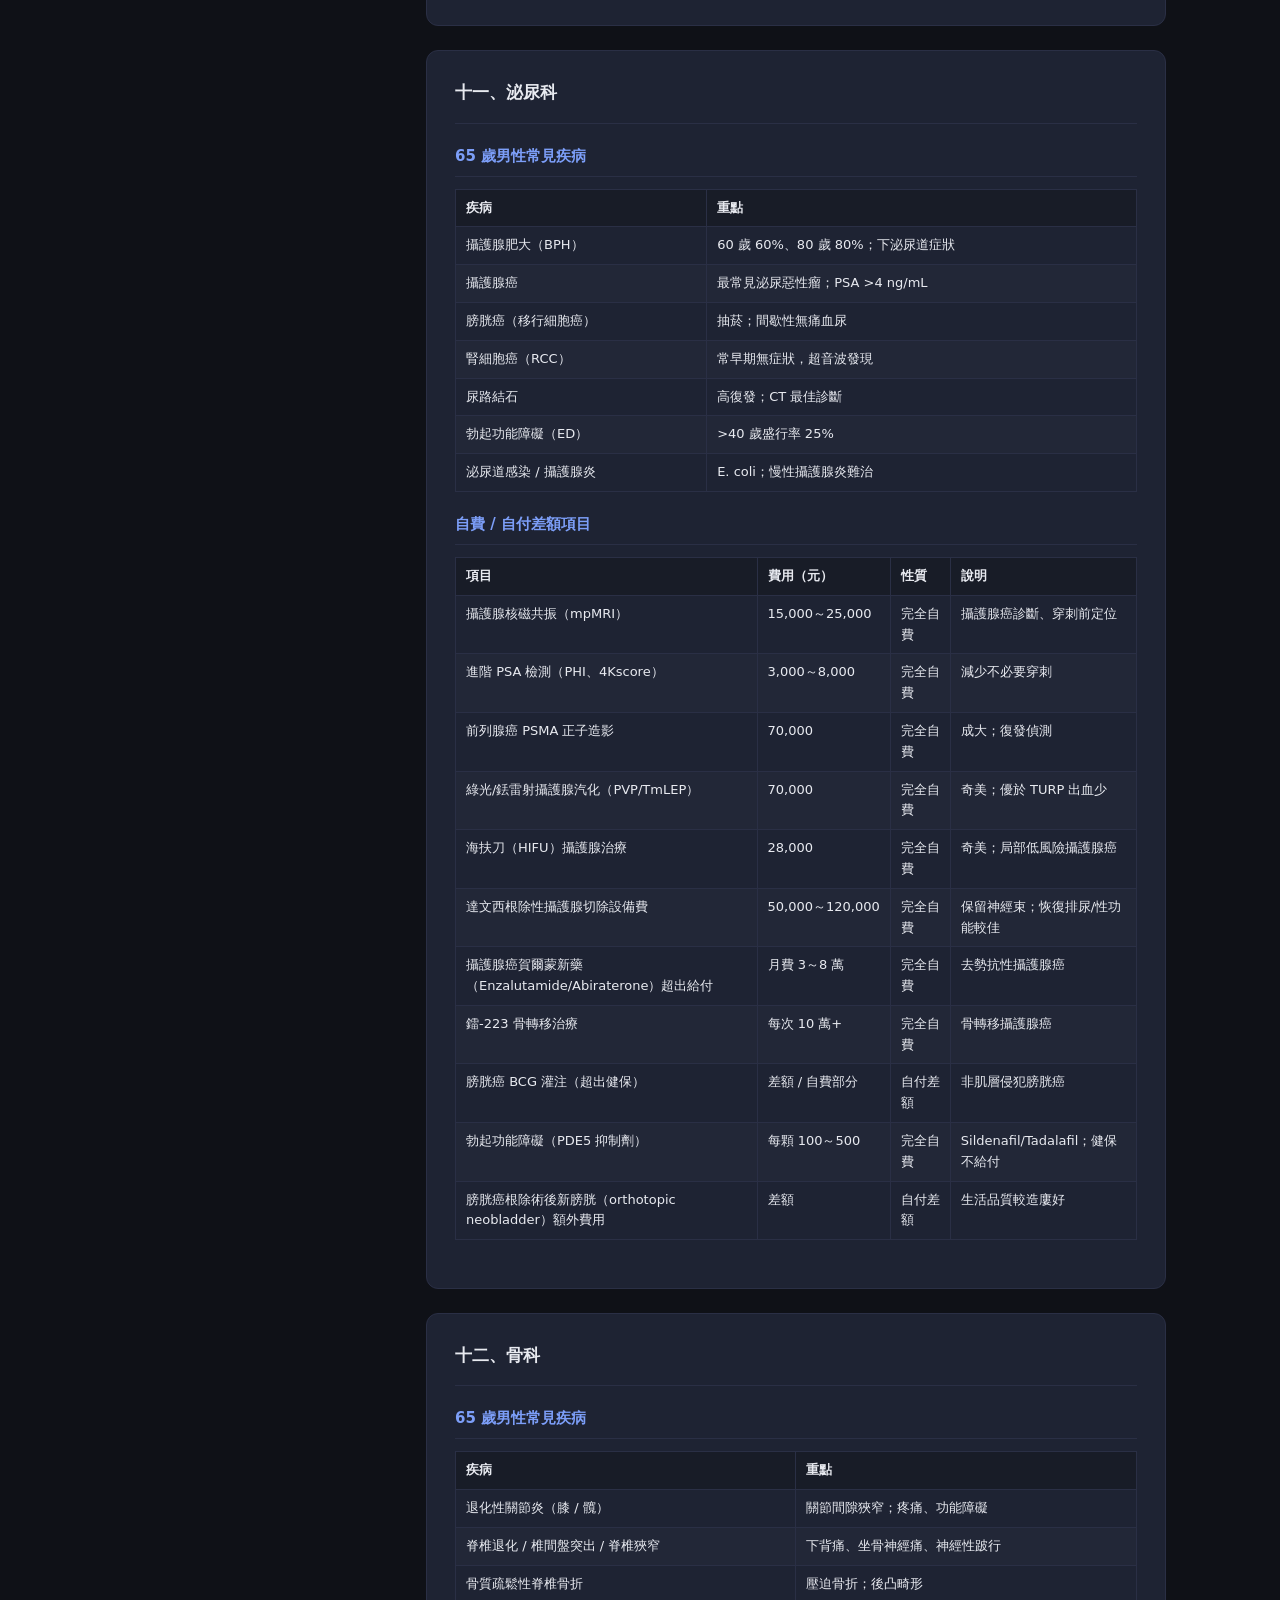
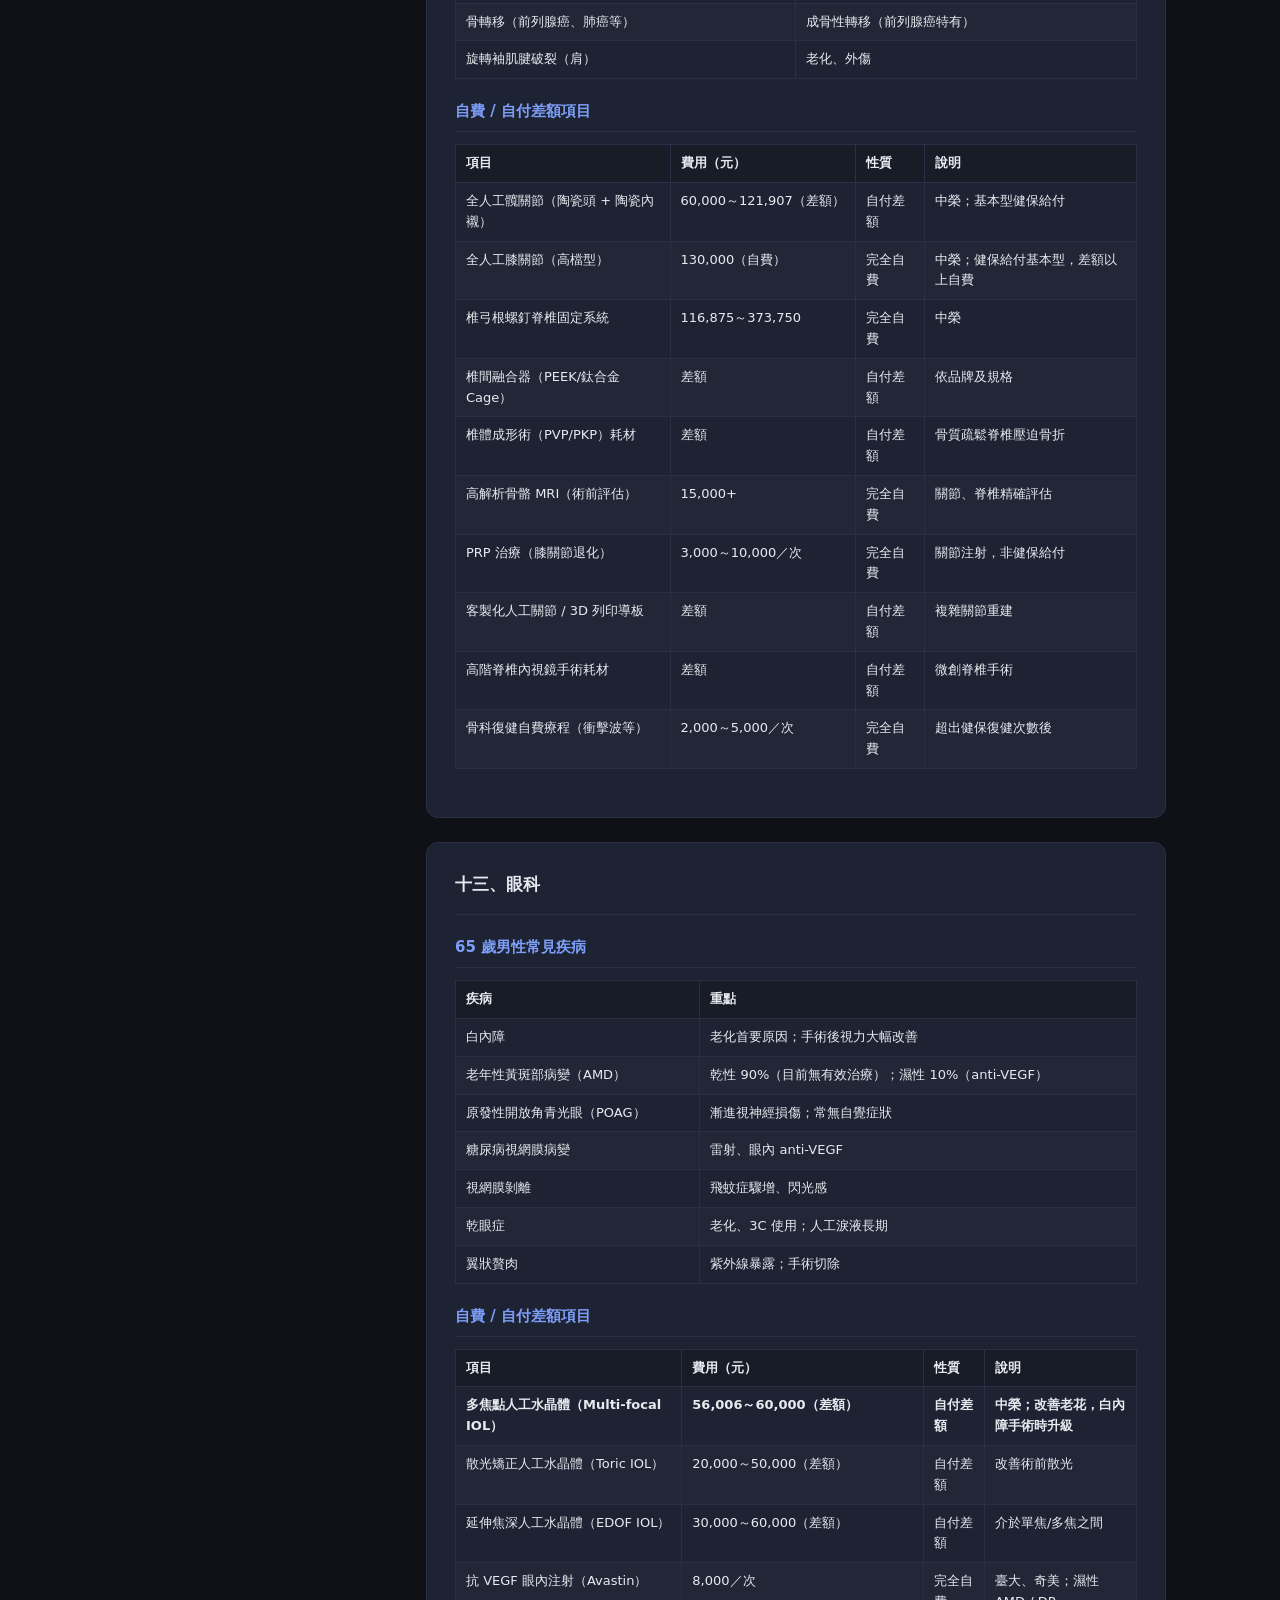
==== commit db0cdd50: "update: 繁中版移除凡鳥國考整理資料來源 Co-authored-by: Cursor <cursoragent@cursor.com>" ====
--- a/domains/Self-Paid Medical Tx_TW/index.html
+++ b/domains/Self-Paid Medical Tx_TW/index.html
@@ -102,7 +102,6 @@
         <blockquote class="note">
 <p><strong>資料來源</strong></p>
 <p>- 台灣各醫學中心收費標準（臺大、三總、北榮、中榮、高榮、奇美、成大、高醫）</p>
-<p>- 凡鳥二階醫師國考整理（全科筆記、各專科筆記）</p>
 <p>- 資料截至 2025 年，實際費用以就醫當日各院公告為準</p>
 <p><strong>費用說明</strong></p>
 <p>- <strong>完全自費</strong>：健保完全不給付，全額自付</p>
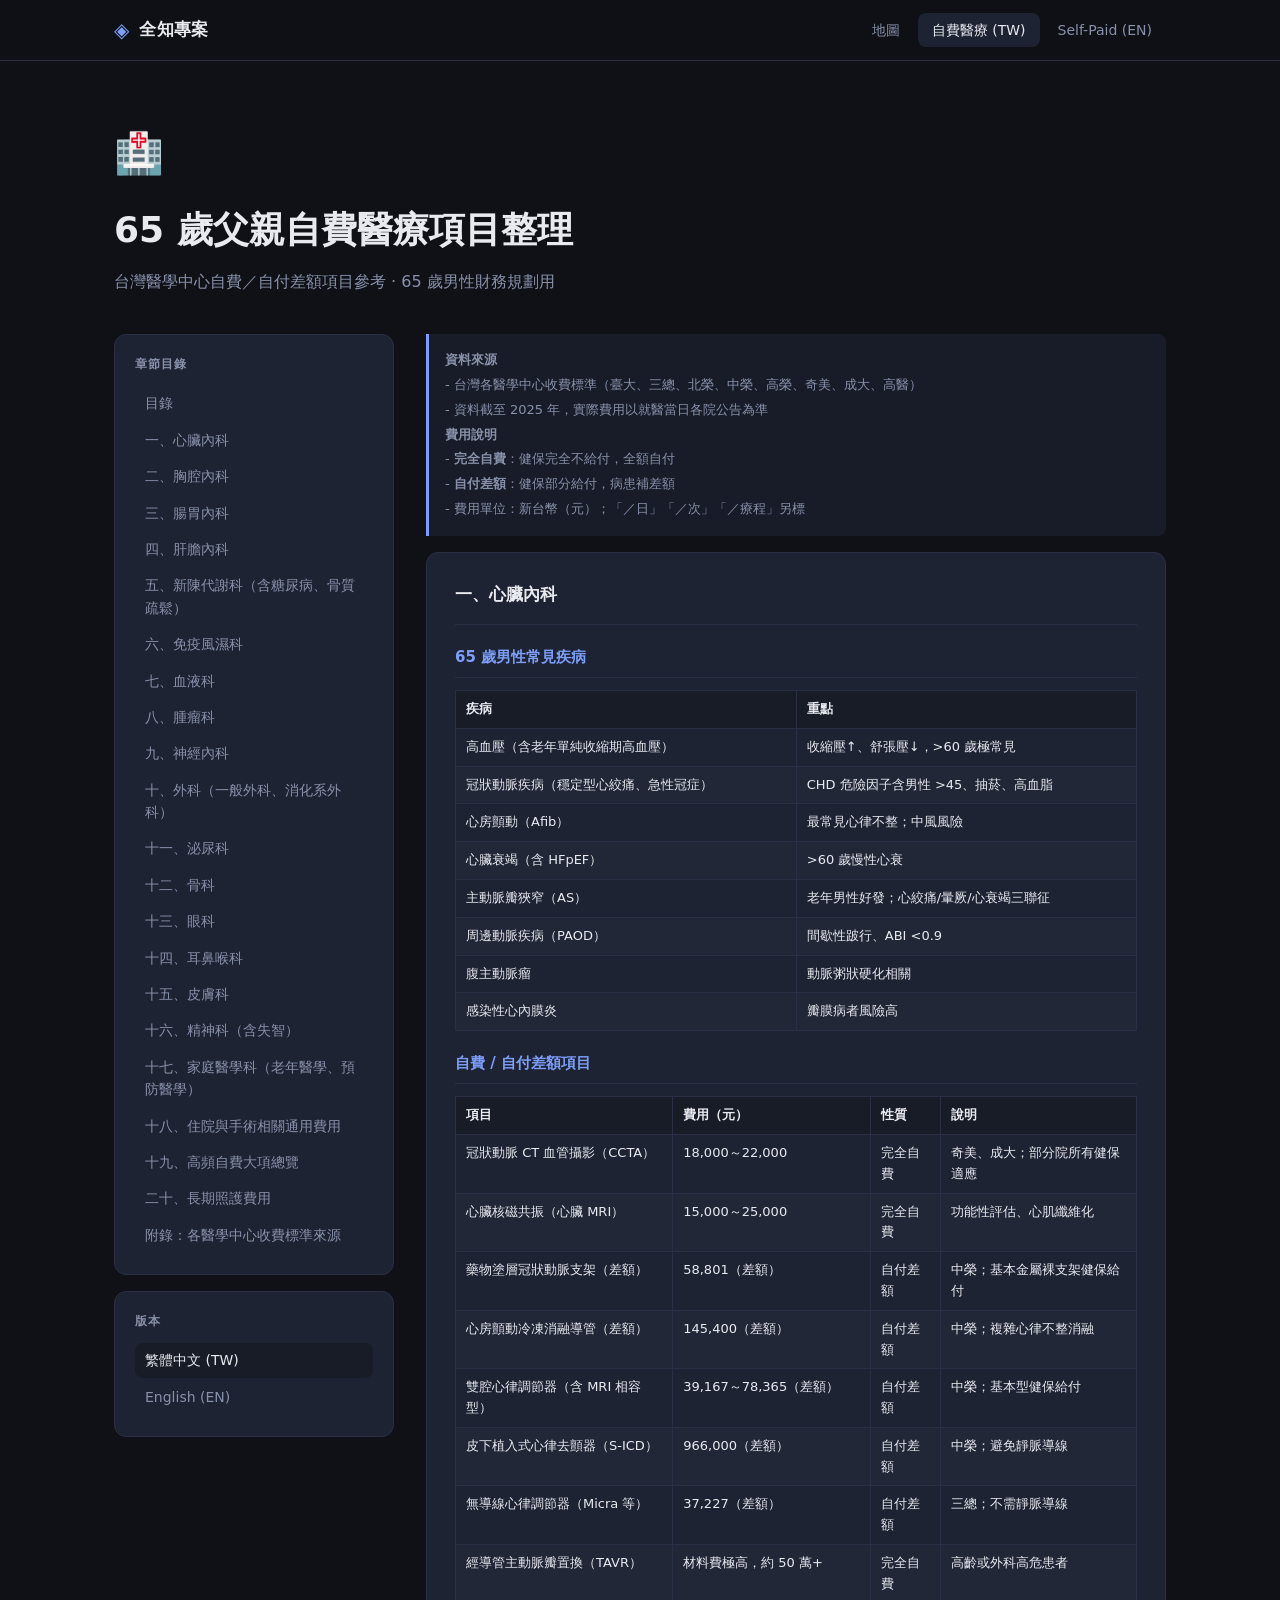
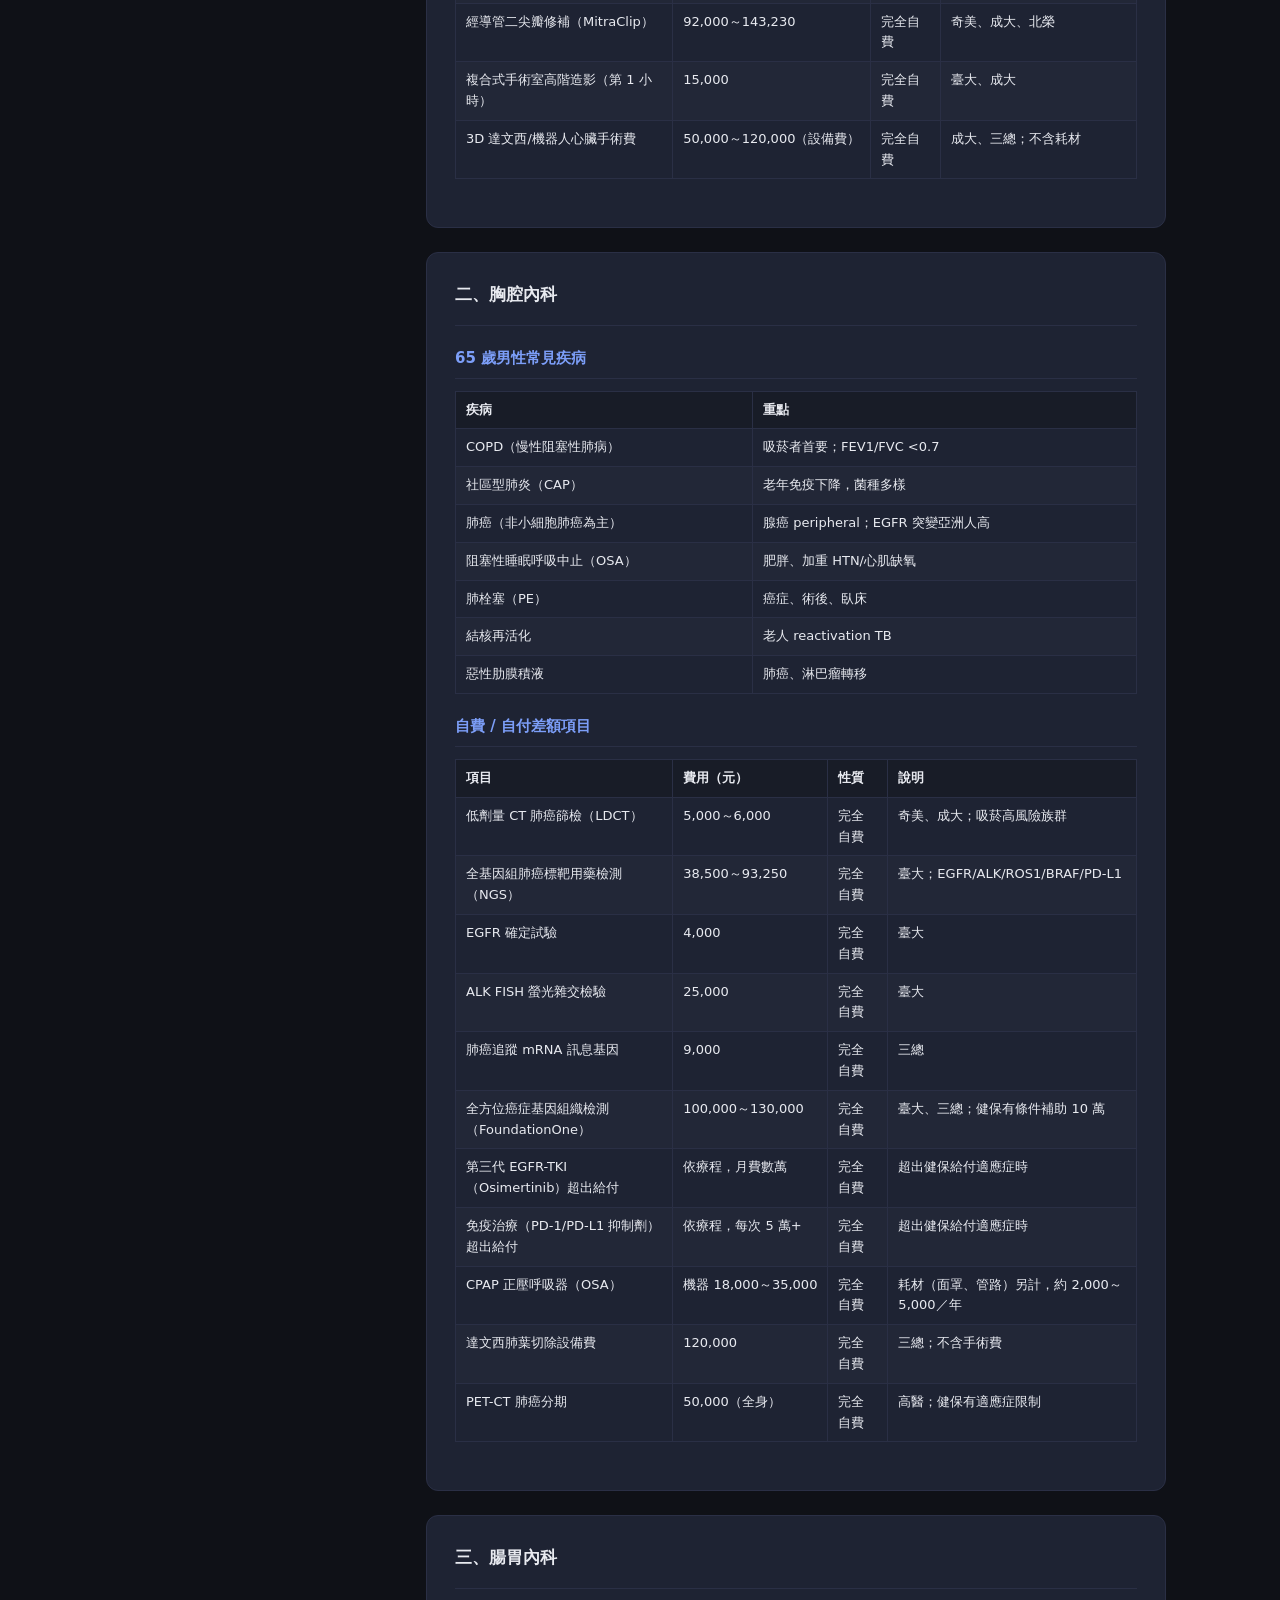
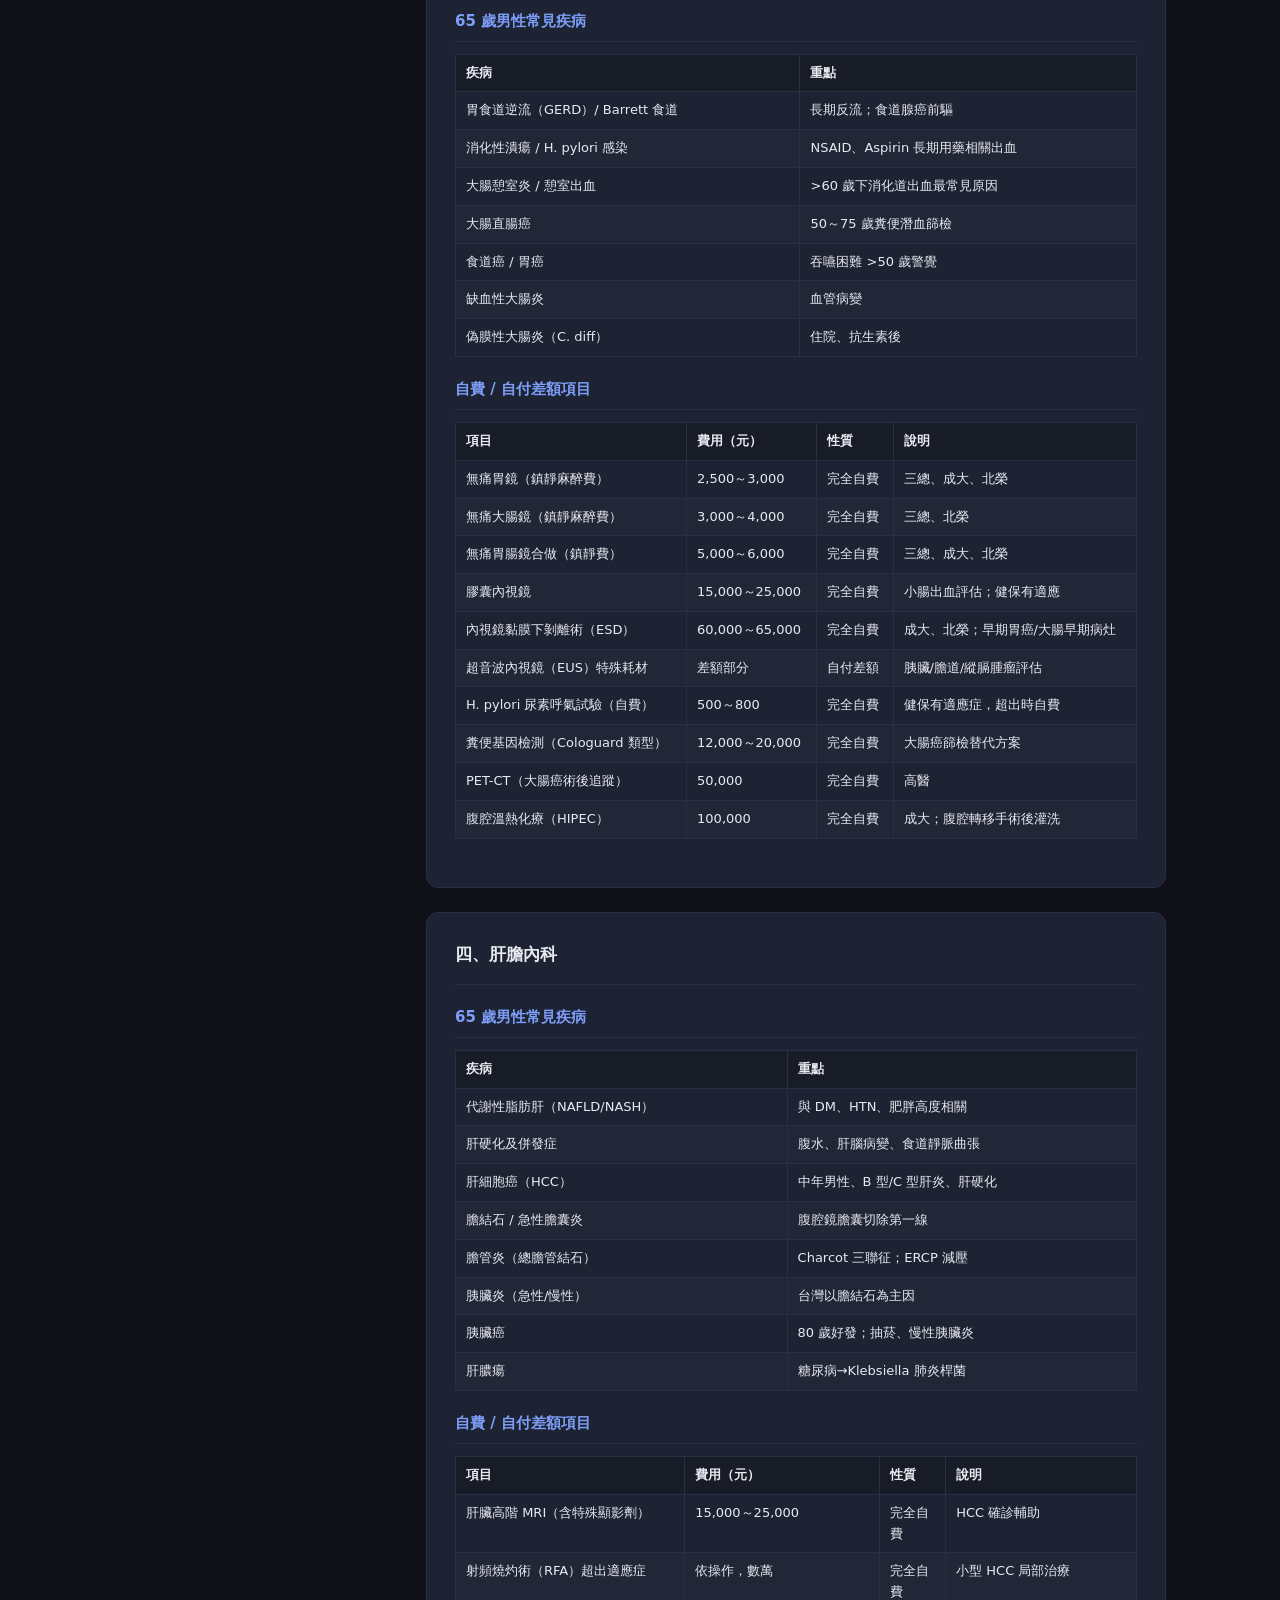
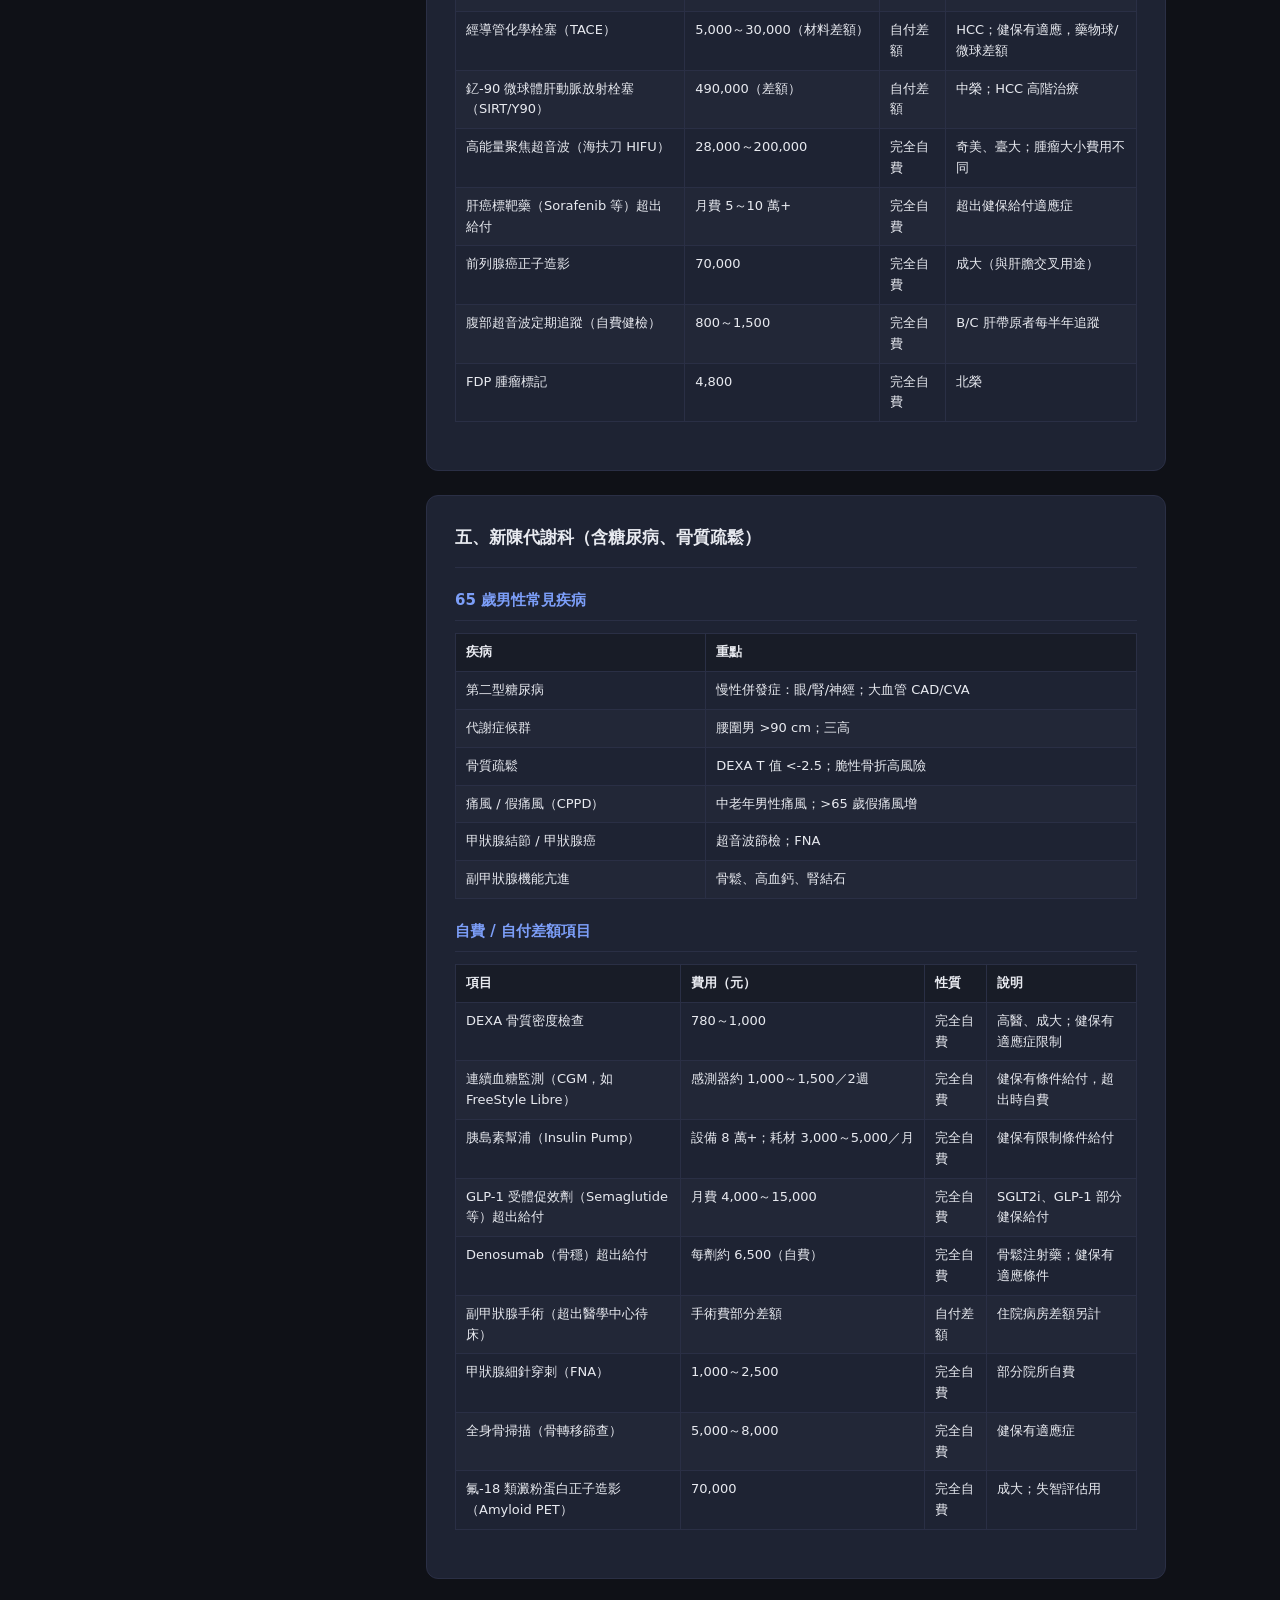
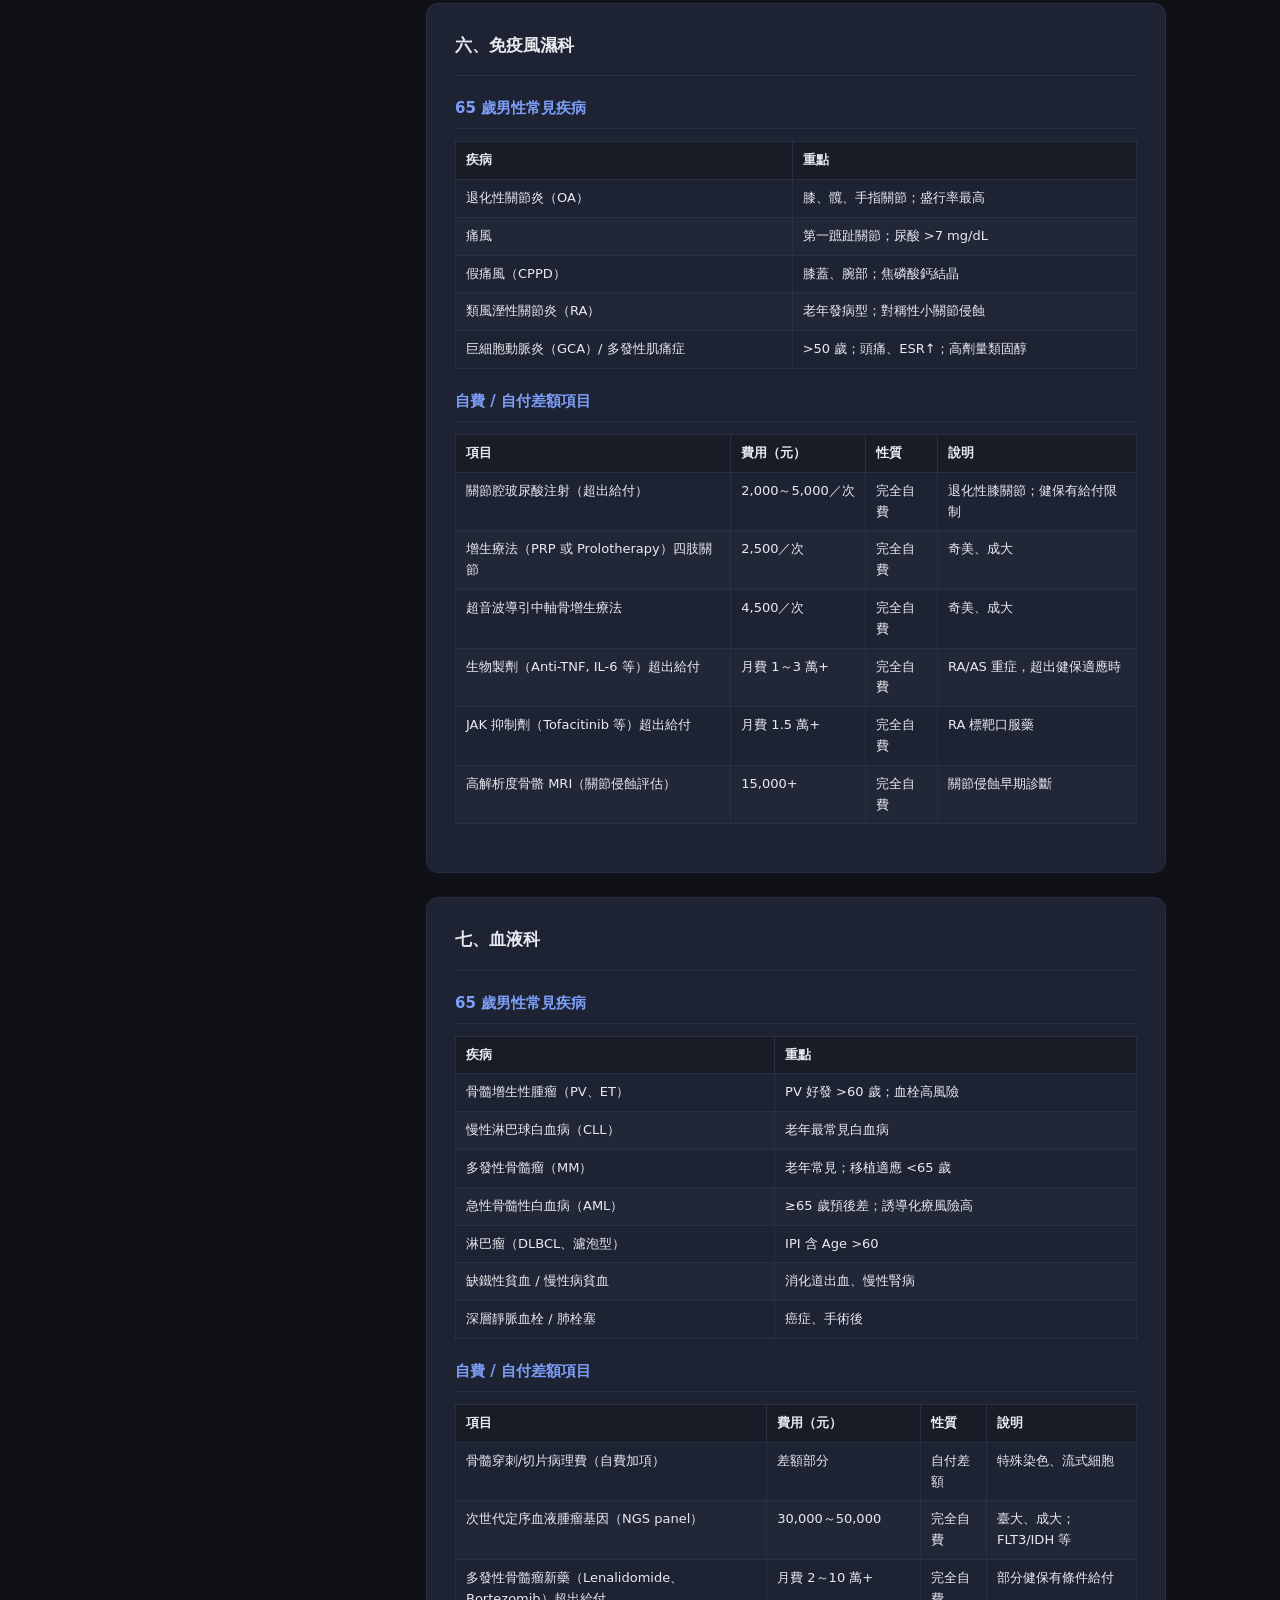
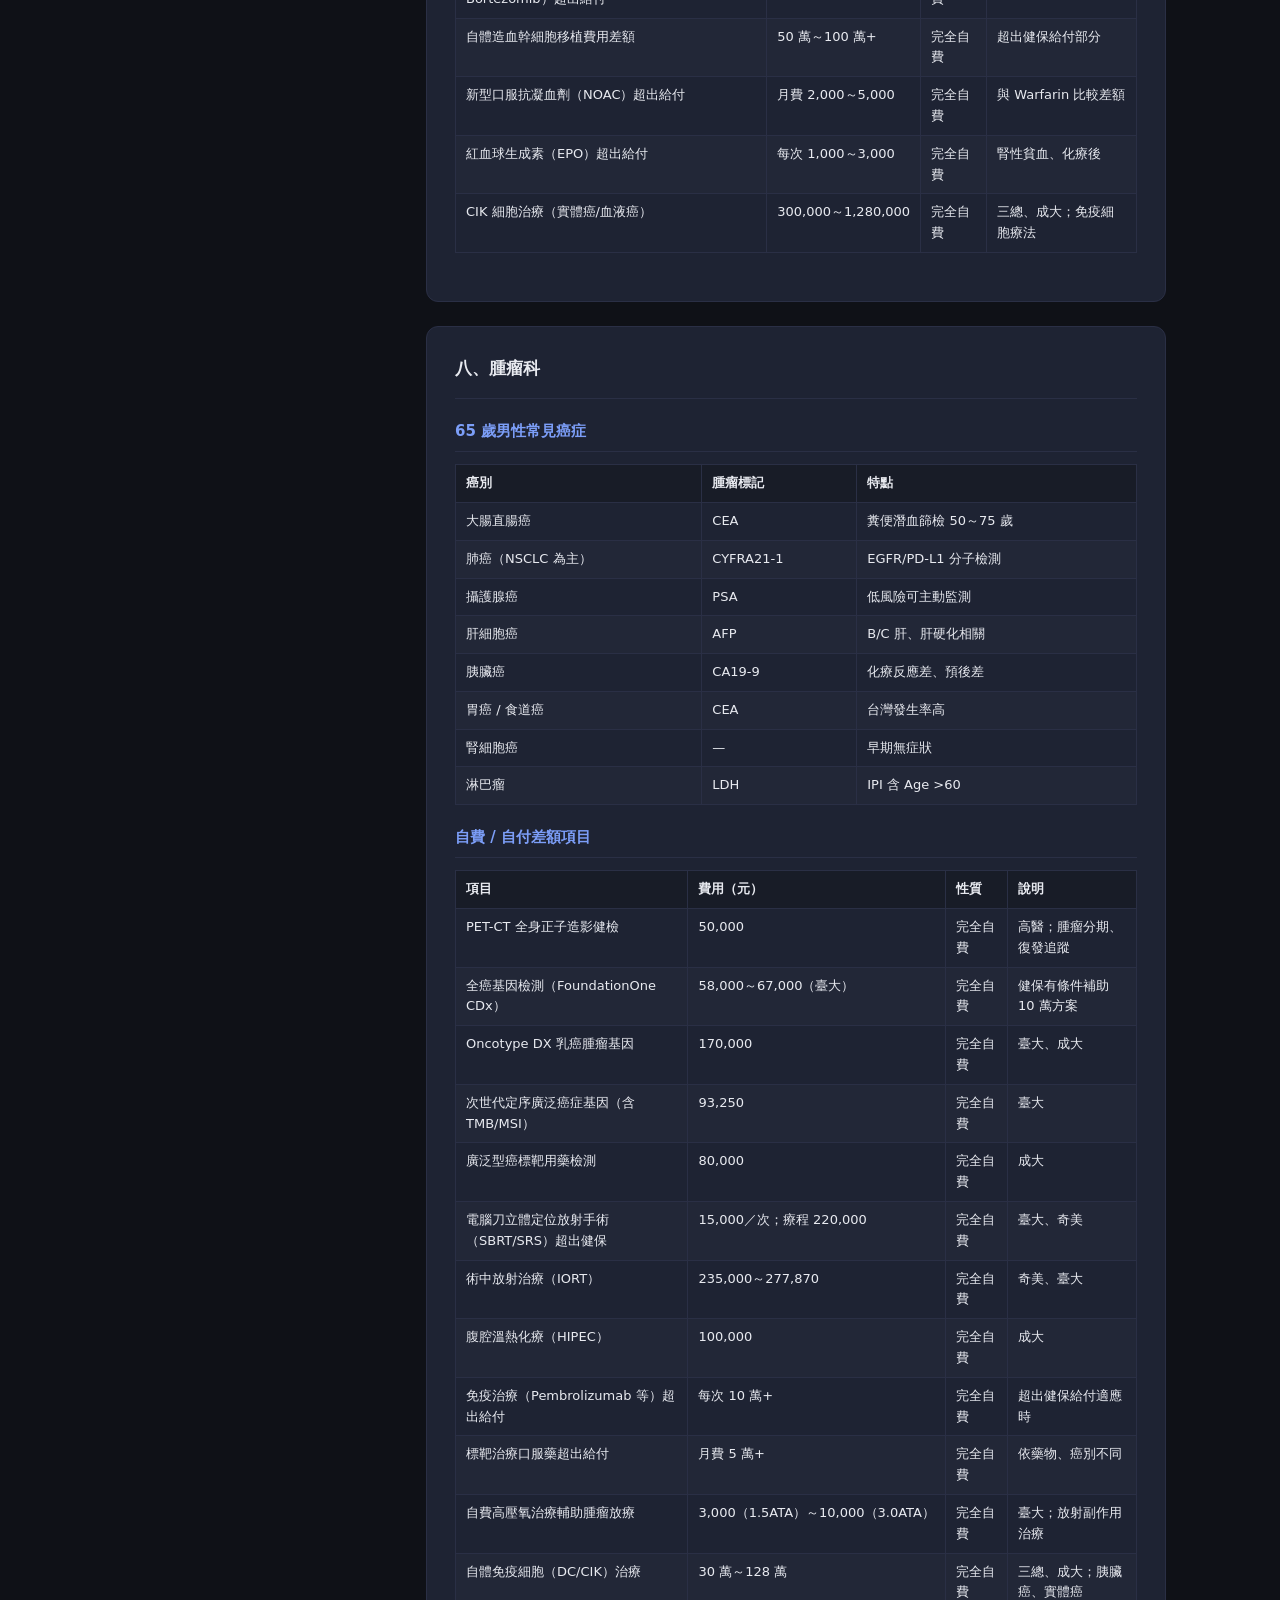
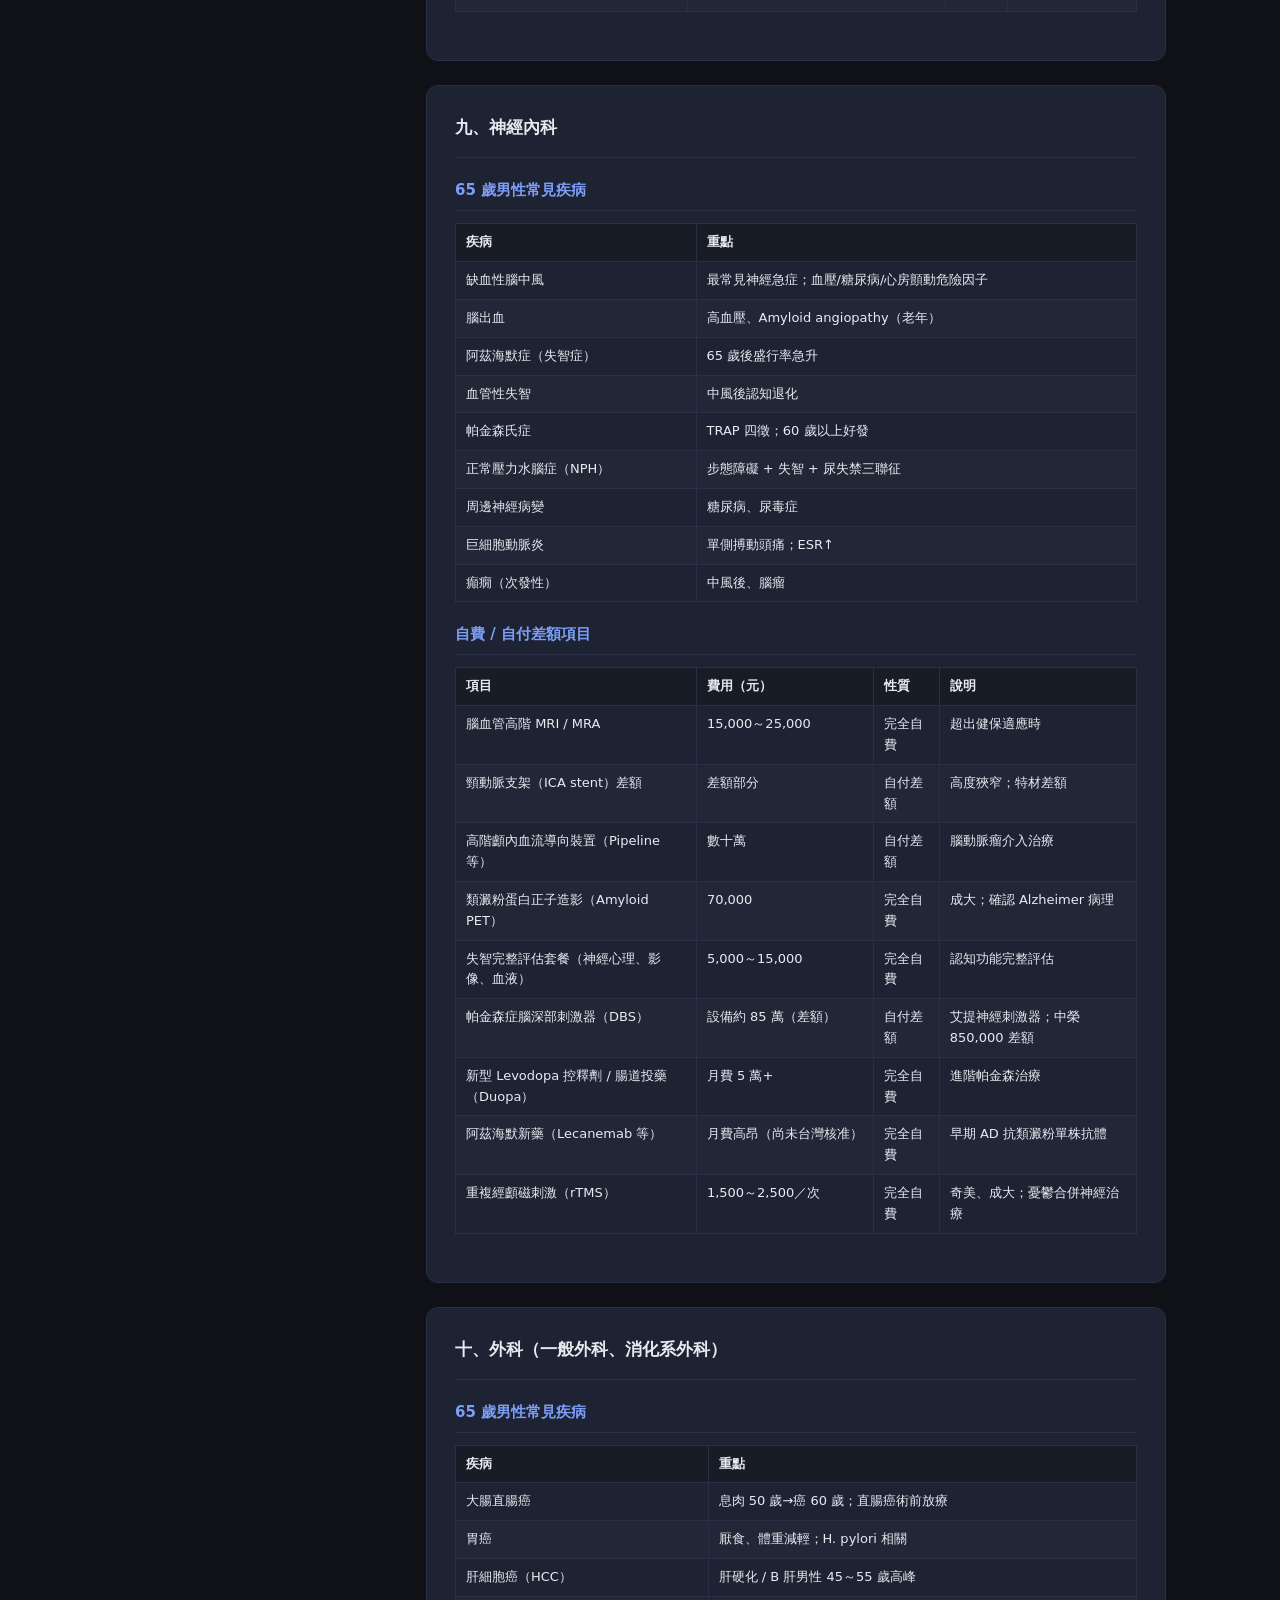
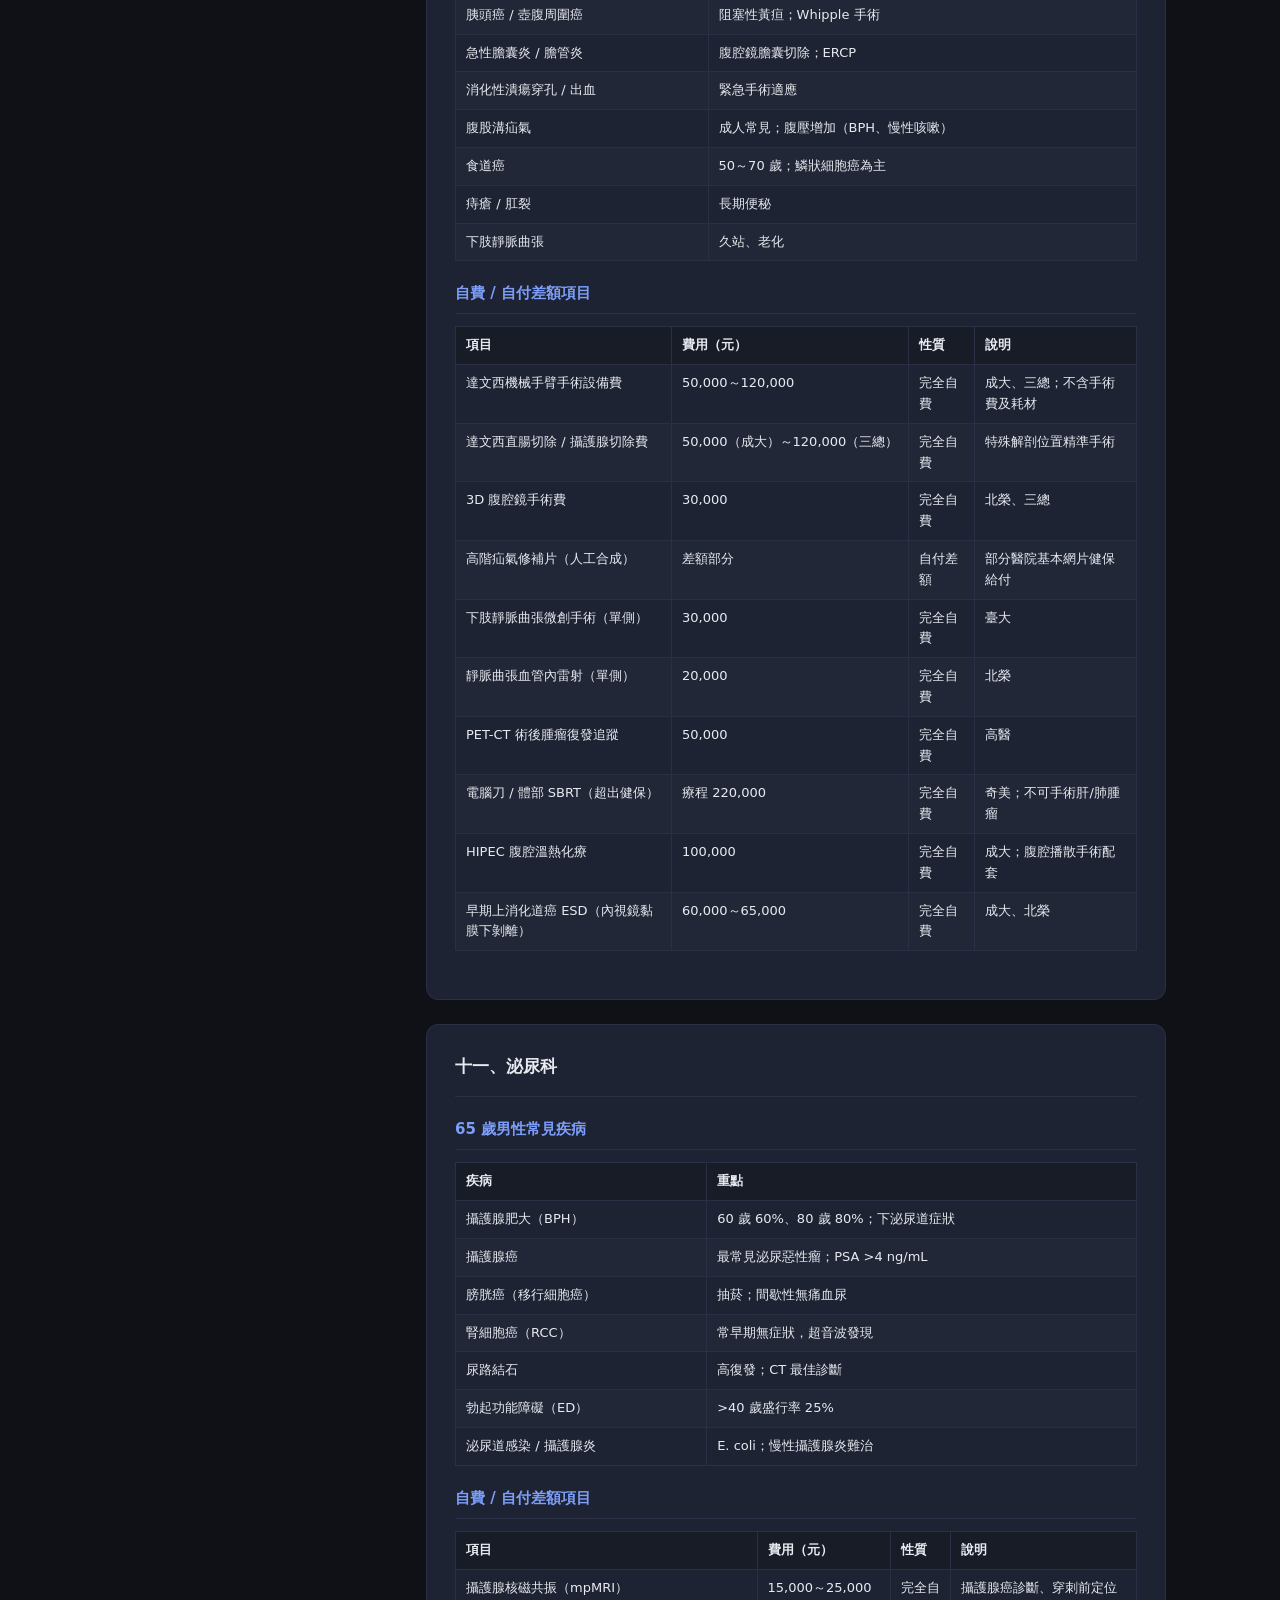
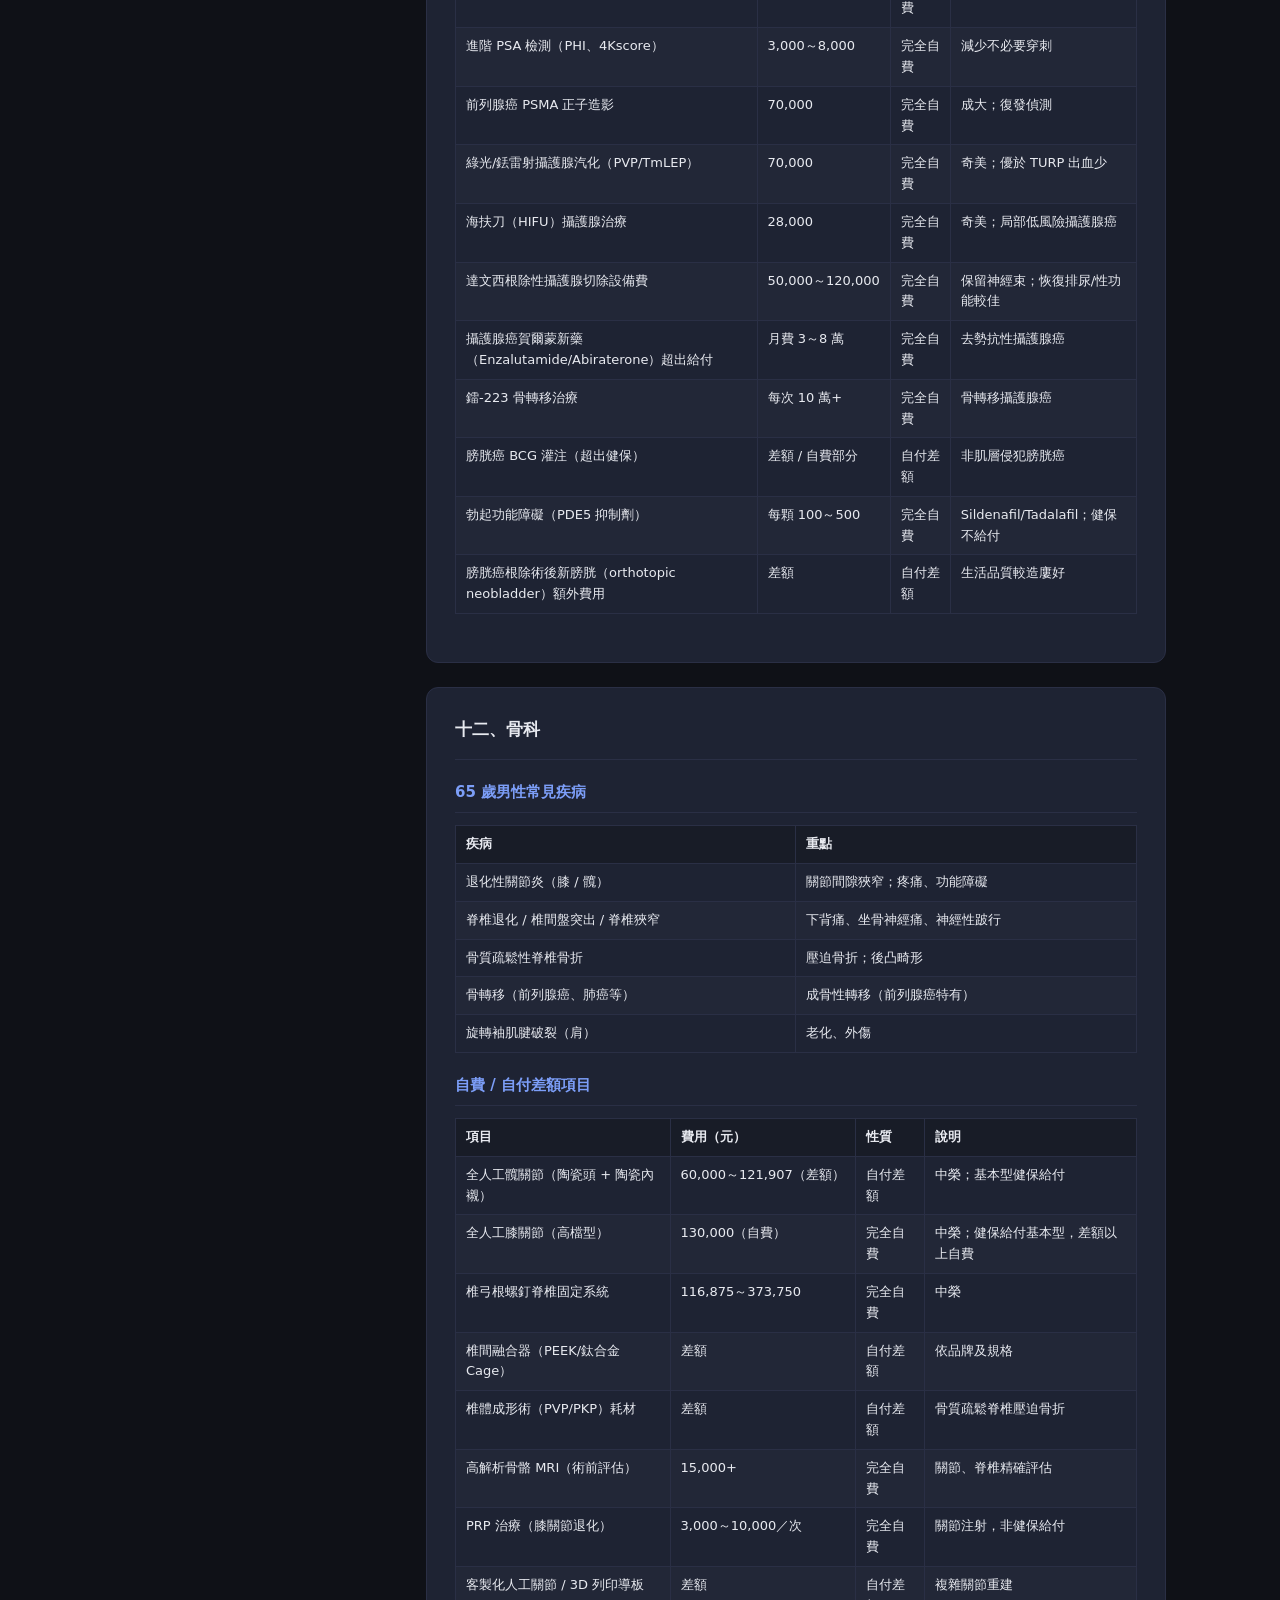
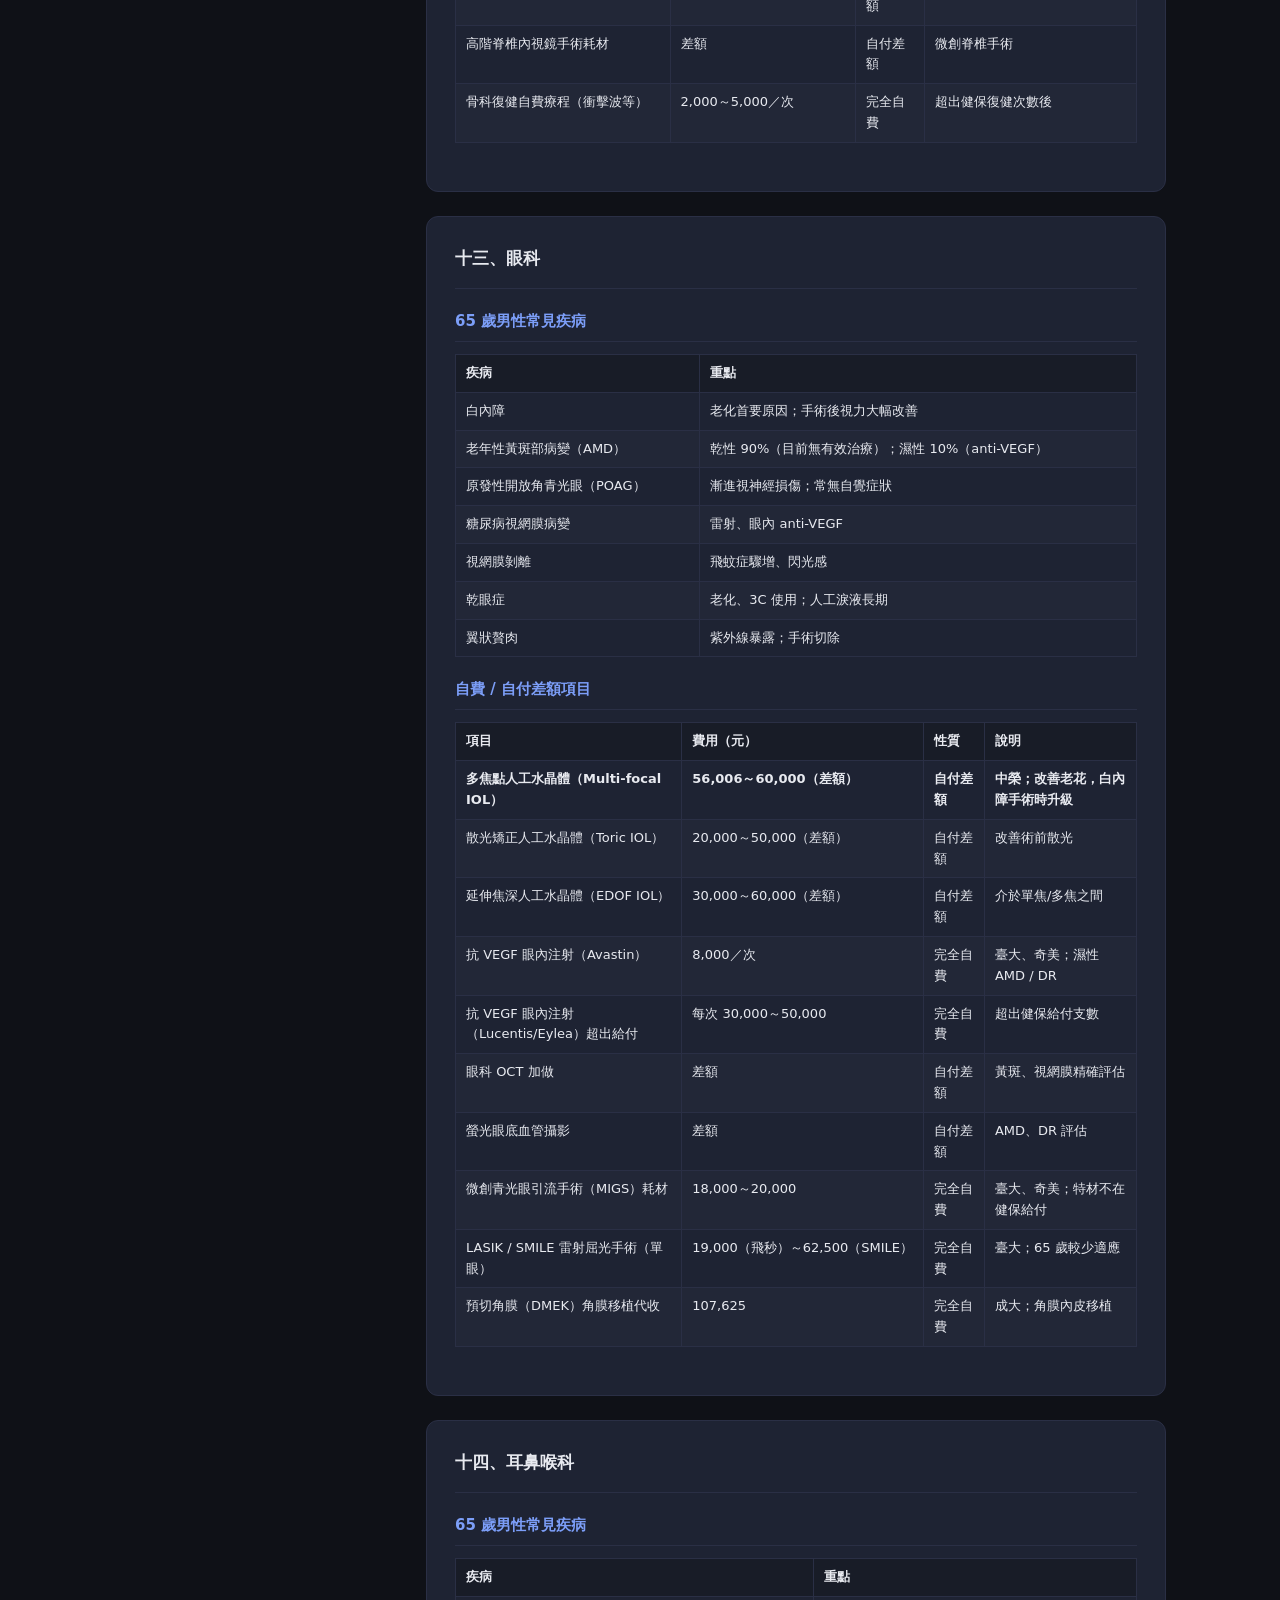
==== commit ac909966: "update: 繁中版移除重複的目錄區塊 Co-authored-by: Cursor <cursoragent@cursor.com>" ====
--- a/domains/Self-Paid Medical Tx_TW/index.html
+++ b/domains/Self-Paid Medical Tx_TW/index.html
@@ -109,29 +109,7 @@
 <p>- 費用單位：新台幣（元）；「／日」「／次」「／療程」另標</p>
 </blockquote>
 </section>
-<section class="map-section" id="目錄">
-<h2 class="map-title">目錄</h2>
-<p>1. [心臟內科](#一心臟內科)</p>
-<p>2. [胸腔內科](#二胸腔內科)</p>
-<p>3. [腸胃內科](#三腸胃內科)</p>
-<p>4. [肝膽內科](#四肝膽內科)</p>
-<p>5. [新陳代謝科（含糖尿病、骨質疏鬆）](#五新陳代謝科含糖尿病骨質疏鬆)</p>
-<p>6. [免疫風濕科](#六免疫風濕科)</p>
-<p>7. [血液科](#七血液科)</p>
-<p>8. [腫瘤科](#八腫瘤科)</p>
-<p>9. [神經內科](#九神經內科)</p>
-<p>10. [外科（一般外科、消化系外科）](#十外科一般外科消化系外科)</p>
-<p>11. [泌尿科](#十一泌尿科)</p>
-<p>12. [骨科](#十二骨科)</p>
-<p>13. [眼科](#十三眼科)</p>
-<p>14. [耳鼻喉科](#十四耳鼻喉科)</p>
-<p>15. [皮膚科](#十五皮膚科)</p>
-<p>16. [精神科（含失智）](#十六精神科含失智)</p>
-<p>17. [家庭醫學科（老年醫學、預防醫學）](#十七家庭醫學科老年醫學預防醫學)</p>
-<p>18. [住院與手術相關通用費用](#十八住院與手術相關通用費用)</p>
-<p>19. [高頻自費大項總覽](#十九高頻自費大項總覽)</p>
-<p>20. [長期照護費用](#二十長期照護費用)</p>
-</section>
+
 <section class="map-section" id="心臟內科">
 <h2 class="map-title">一、心臟內科</h2>
 <h3 class="sub-title">65 歲男性常見疾病</h3>
